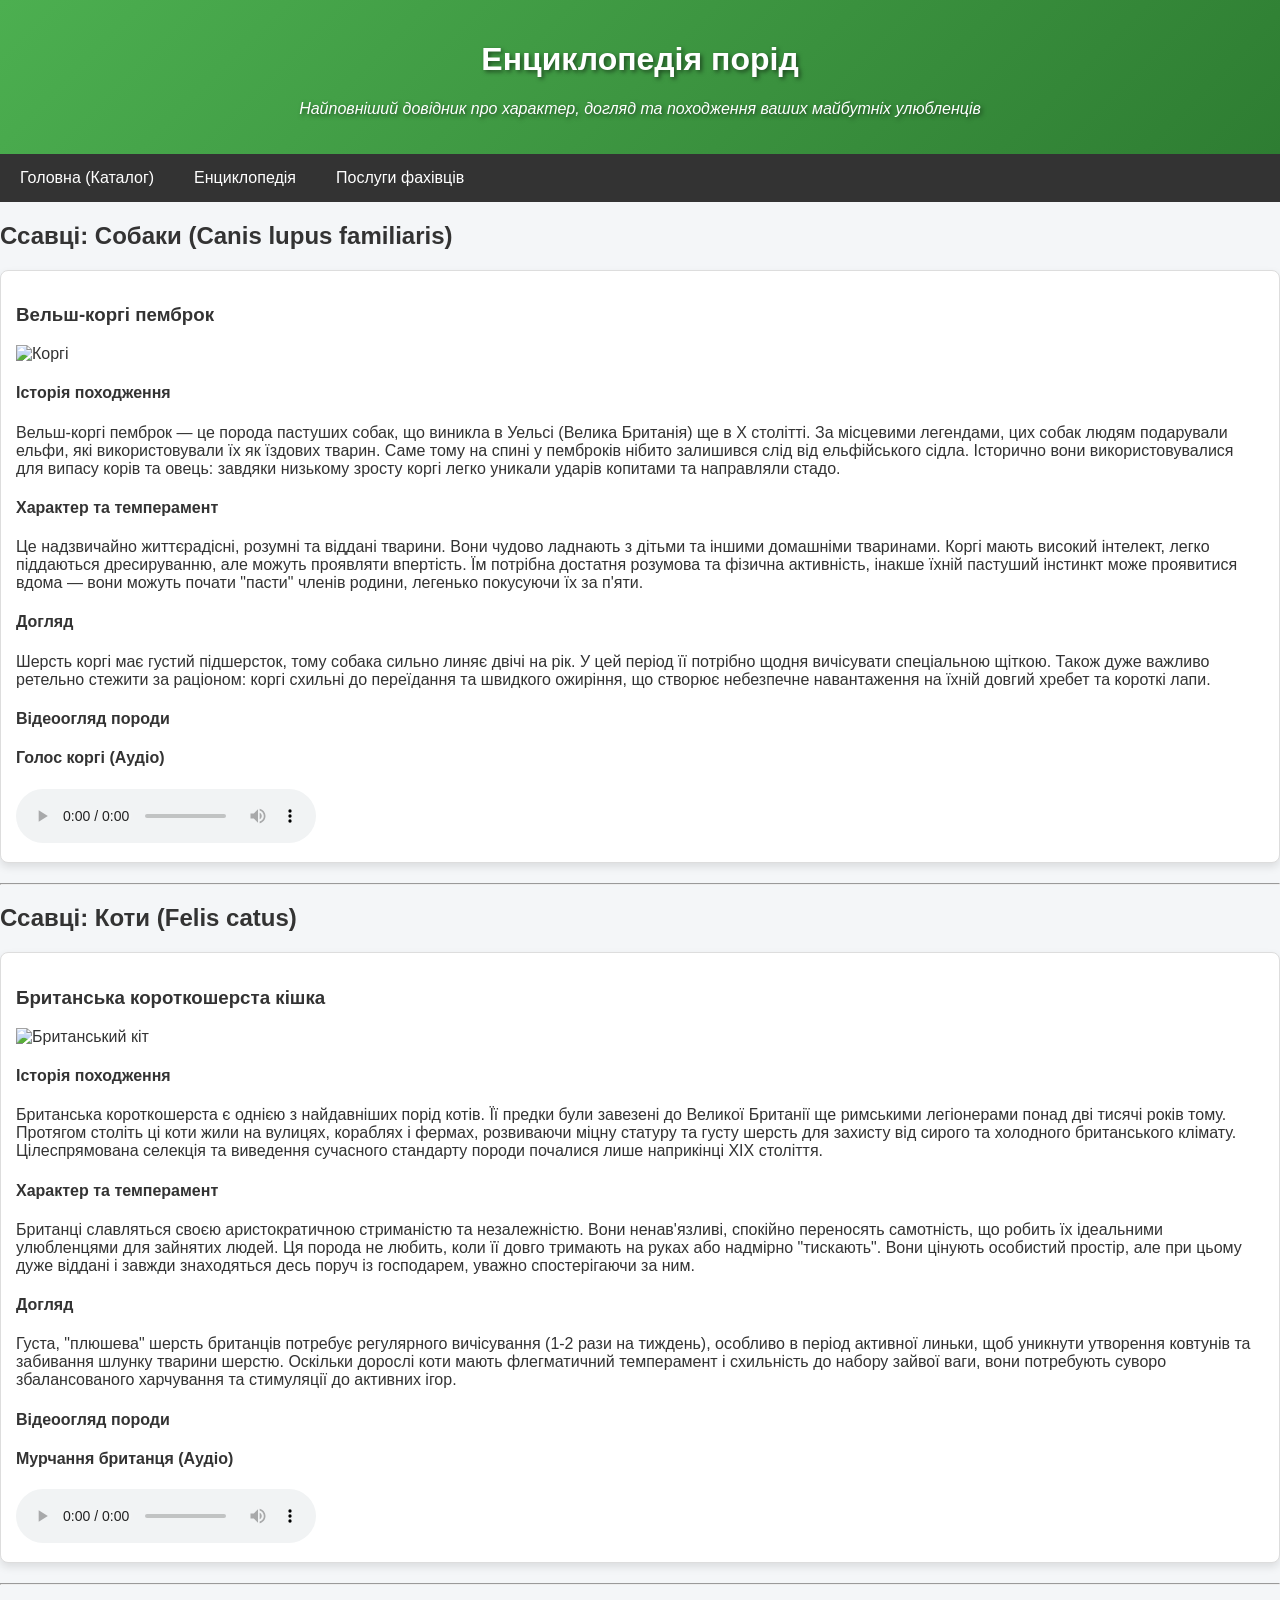
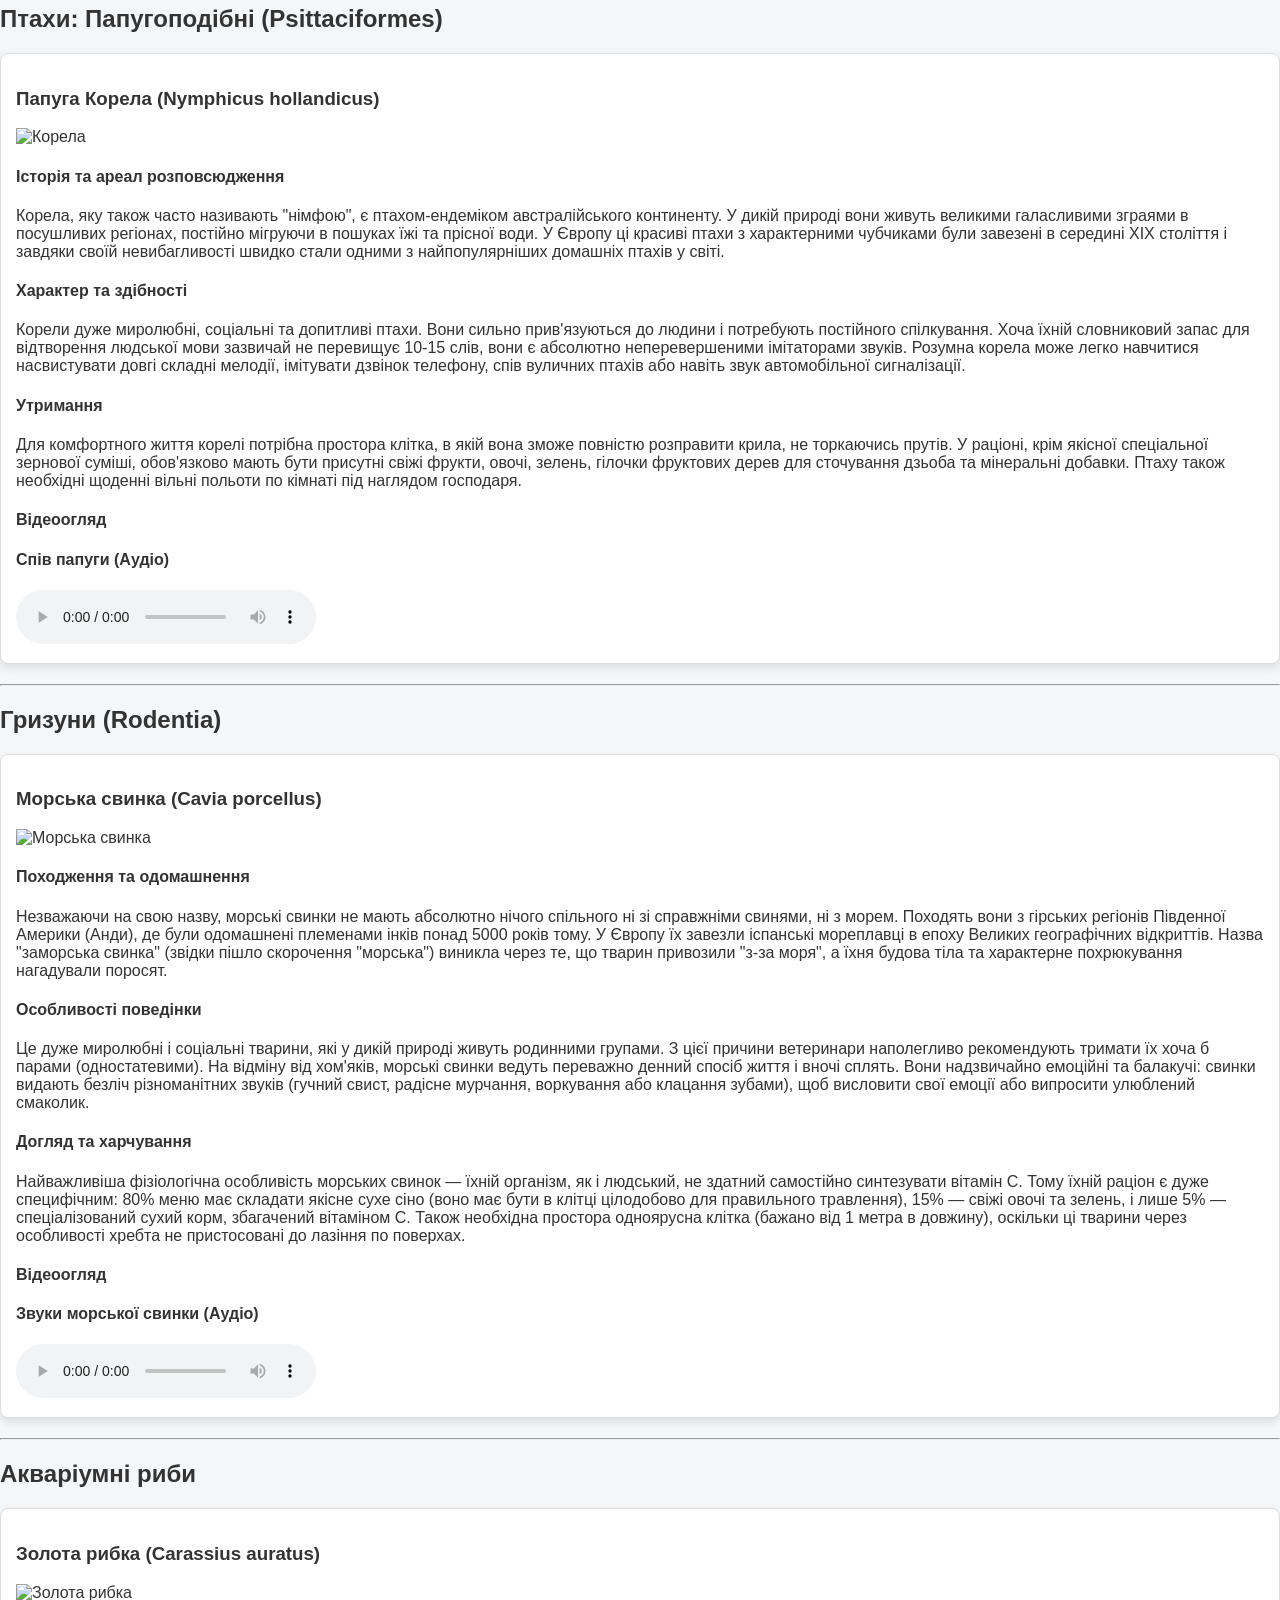
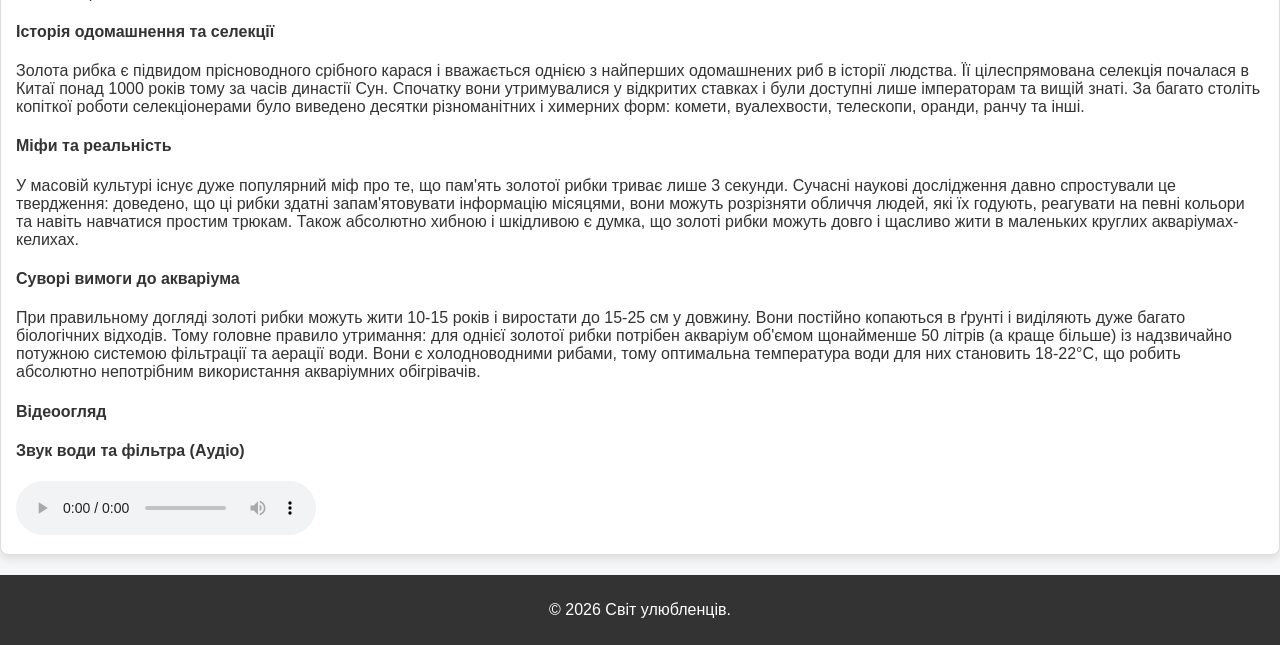
==== encyclopedia.html @ 74fa22ad "All laboratory work has been completed: structure, CSS, multimedia and form have been added" ====
<!DOCTYPE html>
<html lang="uk">
<head>
    <meta charset="utf-8">
    <meta name="description" content="Велика енциклопедія порід домашніх тварин: собаки, коти, птахи, гризуни та рибки">
    <meta name="author" content="Самбуріна Єва">
    <meta name="viewport" content="width=device-width, initial-scale=1.0">
    <title>Енциклопедія порід - Світ улюбленців</title>
    <link rel="stylesheet" href="style.css">
</head>
<body>
    <header>
        <h1>Енциклопедія порід</h1>
        <p><i>Найповніший довідник про характер, догляд та походження ваших майбутніх улюбленців</i></p>
    </header>

    <!-- БЛОК 2, Завдання 1: Навігація з горизонтальним випадаючим меню -->
    <nav>
        <ul class="main-menu">
            <li><a href="index.html">Головна (Каталог)</a>
                <ul class="sub-menu">
                    <li><a href="index.html#dogs">Собаки</a></li>
                    <li><a href="index.html#cats">Коти</a></li>
                </ul>
            </li>
            <li><a href="encyclopedia.html">Енциклопедія</a></li>
            <li><a href="services.html">Послуги фахівців</a></li>
        </ul>
    </nav>

    <main>
        <!-- КАТЕГОРІЯ 1: СОБАКИ -->
        <section>
            <h2>Ссавці: Собаки (Canis lupus familiaris)</h2>
            <article>
                <h3>Вельш-коргі пемброк</h3>
                <img src="https://images.unsplash.com/photo-1597633425046-08f5110420b5?w=400" alt="Коргі" width="400" class="breed-img">
                
                <h4>Історія походження</h4>
                <p>Вельш-коргі пемброк — це порода пастуших собак, що виникла в Уельсі (Велика Британія) ще в X столітті. За місцевими легендами, цих собак людям подарували ельфи, які використовували їх як їздових тварин. Саме тому на спині у пемброків нібито залишився слід від ельфійського сідла. Історично вони використовувалися для випасу корів та овець: завдяки низькому зросту коргі легко уникали ударів копитами та направляли стадо.</p>
                
                <h4>Характер та темперамент</h4>
                <p>Це надзвичайно життєрадісні, розумні та віддані тварини. Вони чудово ладнають з дітьми та іншими домашніми тваринами. Коргі мають високий інтелект, легко піддаються дресируванню, але можуть проявляти впертість. Їм потрібна достатня розумова та фізична активність, інакше їхній пастуший інстинкт може проявитися вдома — вони можуть почати "пасти" членів родини, легенько покусуючи їх за п'яти.</p>

                <h4>Догляд</h4>
                <p>Шерсть коргі має густий підшерсток, тому собака сильно линяє двічі на рік. У цей період її потрібно щодня вичісувати спеціальною щіткою. Також дуже важливо ретельно стежити за раціоном: коргі схильні до переїдання та швидкого ожиріння, що створює небезпечне навантаження на їхній довгий хребет та короткі лапи.</p>

                
                <h4>Відеоогляд породи</h4>
                 <object width="420" height="315" data="https://www.youtube.com/v/c4occJwwpKQ">
</object>

                <h4>Голос коргі (Аудіо)</h4>
                <audio controls>
                    <source src="https://upload.wikimedia.org/wikipedia/commons/b/be/Dog_barking.webm" type="audio/mpeg">
                </audio>
            </article>
        </section>
        <hr>

        <!-- КАТЕГОРІЯ 2: КОТИ -->
        <section>
            <h2>Ссавці: Коти (Felis catus)</h2>
            <article>
                <h3>Британська короткошерста кішка</h3>
                <img src="https://images.unsplash.com/photo-1574144611937-0df059b5ef3e?w=400" alt="Британський кіт" width="400" class="breed-img">
                
                <h4>Історія походження</h4>
                <p>Британська короткошерста є однією з найдавніших порід котів. Її предки були завезені до Великої Британії ще римськими легіонерами понад дві тисячі років тому. Протягом століть ці коти жили на вулицях, кораблях і фермах, розвиваючи міцну статуру та густу шерсть для захисту від сирого та холодного британського клімату. Цілеспрямована селекція та виведення сучасного стандарту породи почалися лише наприкінці XIX століття.</p>
                
                <h4>Характер та темперамент</h4>
                <p>Британці славляться своєю аристократичною стриманістю та незалежністю. Вони ненав'язливі, спокійно переносять самотність, що робить їх ідеальними улюбленцями для зайнятих людей. Ця порода не любить, коли її довго тримають на руках або надмірно "тискають". Вони цінують особистий простір, але при цьому дуже віддані і завжди знаходяться десь поруч із господарем, уважно спостерігаючи за ним.</p>

                <h4>Догляд</h4>
                <p>Густа, "плюшева" шерсть британців потребує регулярного вичісування (1-2 рази на тиждень), особливо в період активної линьки, щоб уникнути утворення ковтунів та забивання шлунку тварини шерстю. Оскільки дорослі коти мають флегматичний темперамент і схильність до набору зайвої ваги, вони потребують суворо збалансованого харчування та стимуляції до активних ігор.</p>

               
               </object>
              
               <h4>Відеоогляд породи</h4>
               <object width="420" height="315" data="https://www.youtube.com/v/m1oYO04EHzA">
               </object>


                <h4>Мурчання британця (Аудіо)</h4>
                <audio controls>
                    <source src="https://upload.wikimedia.org/wikipedia/commons/e/ed/Jupey_purring.wav" type="audio/mpeg">
                   
                </audio>
            </article>
        </section>
        <hr>

        <!-- КАТЕГОРІЯ 3: ПТАХИ -->
        <section>
            <h2>Птахи: Папугоподібні (Psittaciformes)</h2>
            <article>
                <h3>Папуга Корела (Nymphicus hollandicus)</h3>
                <img src="https://petsexotic.com.ua/assets/gallery/124/popugaj-korella-1__medium.jpg" height="250"alt="Корела" width="400" class="breed-img">
                
                <h4>Історія та ареал розповсюдження</h4>
                <p>Корела, яку також часто називають "німфою", є птахом-ендеміком австралійського континенту. У дикій природі вони живуть великими галасливими зграями в посушливих регіонах, постійно мігруючи в пошуках їжі та прісної води. У Європу ці красиві птахи з характерними чубчиками були завезені в середині XIX століття і завдяки своїй невибагливості швидко стали одними з найпопулярніших домашніх птахів у світі.</p>

                <h4>Характер та здібності</h4>
                <p>Корели дуже миролюбні, соціальні та допитливі птахи. Вони сильно прив'язуються до людини і потребують постійного спілкування. Хоча їхній словниковий запас для відтворення людської мови зазвичай не перевищує 10-15 слів, вони є абсолютно неперевершеними імітаторами звуків. Розумна корела може легко навчитися насвистувати довгі складні мелодії, імітувати дзвінок телефону, спів вуличних птахів або навіть звук автомобільної сигналізації.</p>

                <h4>Утримання</h4>
                <p>Для комфортного життя корелі потрібна простора клітка, в якій вона зможе повністю розправити крила, не торкаючись прутів. У раціоні, крім якісної спеціальної зернової суміші, обов'язково мають бути присутні свіжі фрукти, овочі, зелень, гілочки фруктових дерев для сточування дзьоба та мінеральні добавки. Птаху також необхідні щоденні вільні польоти по кімнаті під наглядом господаря.</p>

                <h4>Відеоогляд</h4>
<object width="420" height="315" data="https://www.youtube.com/v/fK3u0-tLZHY">
</object>

                <h4>Спів папуги (Аудіо)</h4>
                <audio controls>
                    <source src="https://upload.wikimedia.org/wikipedia/commons/8/8f/Loriculus_sclateri_-_Sula_Hanging_Parrot_XC176916.mp3" type="audio/mpeg">
                   
                </audio>
            </article>
        </section>
        <hr>

        <!-- КАТЕГОРІЯ 4: ГРИЗУНИ -->
        <section>
            <h2>Гризуни (Rodentia)</h2>
            <article>
                <h3>Морська свинка (Cavia porcellus)</h3>
                <img src="https://upload.wikimedia.org/wikipedia/commons/e/e6/Guinea_pig_Lucas.JPG" alt="Морська свинка" width="400" class="breed-img">
                
                <h4>Походження та одомашнення</h4>
                <p>Незважаючи на свою назву, морські свинки не мають абсолютно нічого спільного ні зі справжніми свинями, ні з морем. Походять вони з гірських регіонів Південної Америки (Анди), де були одомашнені племенами інків понад 5000 років тому. У Європу їх завезли іспанські мореплавці в епоху Великих географічних відкриттів. Назва "заморська свинка" (звідки пішло скорочення "морська") виникла через те, що тварин привозили "з-за моря", а їхня будова тіла та характерне похрюкування нагадували поросят.</p>

                <h4>Особливості поведінки</h4>
                <p>Це дуже миролюбні і соціальні тварини, які у дикій природі живуть родинними групами. З цієї причини ветеринари наполегливо рекомендують тримати їх хоча б парами (одностатевими). На відміну від хом'яків, морські свинки ведуть переважно денний спосіб життя і вночі сплять. Вони надзвичайно емоційні та балакучі: свинки видають безліч різноманітних звуків (гучний свист, радісне мурчання, воркування або клацання зубами), щоб висловити свої емоції або випросити улюблений смаколик.</p>

                <h4>Догляд та харчування</h4>
                <p>Найважливіша фізіологічна особливість морських свинок — їхній організм, як і людський, не здатний самостійно синтезувати вітамін С. Тому їхній раціон є дуже специфічним: 80% меню має складати якісне сухе сіно (воно має бути в клітці цілодобово для правильного травлення), 15% — свіжі овочі та зелень, і лише 5% — спеціалізований сухий корм, збагачений вітаміном С. Також необхідна простора одноярусна клітка (бажано від 1 метра в довжину), оскільки ці тварини через особливості хребта не пристосовані до лазіння по поверхах.</p>

               <h4>Відеоогляд</h4>
<object width="420" height="315" data="https://www.youtube.com/v/RAyc3r1ztac">
</object>

                <h4>Звуки морської свинки (Аудіо)</h4>
                <audio controls>
                    <source src="https://upload.wikimedia.org/wikipedia/commons/8/8f/Guinea_Pig_Happy.ogg" type="audio/mpeg">
                   
                </audio>
            </article>
        </section>
        <hr>

        <!-- КАТЕГОРІЯ 5: РИБКИ -->
        <section>
            <h2>Акваріумні риби</h2>
            <article>
                <h3>Золота рибка (Carassius auratus)</h3>
                <img src="https://labeo.com.ua/image/cache/catalog/products/foto-vualehvost-miks-krasnyj-krasno-belyj-carassius-auratus-3-3-5sm-kupit-250x250w.jpg" alt="Золота рибка" width="400" class="breed-img">
                
                <h4>Історія одомашнення та селекції</h4>
                <p>Золота рибка є підвидом прісноводного срібного карася і вважається однією з найперших одомашнених риб в історії людства. Її цілеспрямована селекція почалася в Китаї понад 1000 років тому за часів династії Сун. Спочатку вони утримувалися у відкритих ставках і були доступні лише імператорам та вищій знаті. За багато століть копіткої роботи селекціонерами було виведено десятки різноманітних і химерних форм: комети, вуалехвости, телескопи, оранди, ранчу та інші.</p>

                <h4>Міфи та реальність</h4>
                <p>У масовій культурі існує дуже популярний міф про те, що пам'ять золотої рибки триває лише 3 секунди. Сучасні наукові дослідження давно спростували це твердження: доведено, що ці рибки здатні запам'ятовувати інформацію місяцями, вони можуть розрізняти обличчя людей, які їх годують, реагувати на певні кольори та навіть навчатися простим трюкам. Також абсолютно хибною і шкідливою є думка, що золоті рибки можуть довго і щасливо жити в маленьких круглих акваріумах-келихах.</p>

                <h4>Суворі вимоги до акваріума</h4>
                <p>При правильному догляді золоті рибки можуть жити 10-15 років і виростати до 15-25 см у довжину. Вони постійно копаються в ґрунті і виділяють дуже багато біологічних відходів. Тому головне правило утримання: для однієї золотої рибки потрібен акваріум об'ємом щонайменше 50 літрів (а краще більше) із надзвичайно потужною системою фільтрації та аерації води. Вони є холодноводними рибами, тому оптимальна температура води для них становить 18-22°C, що робить абсолютно непотрібним використання акваріумних обігрівачів.</p>

               
                <h4>Відеоогляд</h4>
<object width="420" height="315" data="https://www.youtube.com/v/dddXtnHnvuk">
</object>


                <h4>Звук води та фільтра (Аудіо)</h4>
                <audio controls>
                    <source src="https://upload.wikimedia.org/wikipedia/commons/9/91/Filtro_externo_de_un_acuario.ogg" type="audio/mpeg">
                    
                </audio>
            </article>
        </section>
    </main>

    <footer>
        <p>&copy; 2026 Світ улюбленців.</p>
    </footer>
</body>
</html>
---- style.css ----
body {
    font-family: Arial, sans-serif; /* Шрифти */
    background-color: #f4f6f8;      /* Колір фону (спрацює, якщо картинка не завантажиться) */
    
    /* ДОДАНО: Фонова картинка (Блок 1, Завдання 2) */
    background-image: url('https://www.transparenttextures.com/patterns/cubes.png'); 
    
    color: #333;                    /* Колір тексту */
    margin: 0;
    padding: 0;
}

/* 
   БЛОК 3, ЗАВДАННЯ 1: Градієнт, тінь тексту та прозорість (rgba)
    */
header {
    /* Лінійний градієнт для фону шапки */
    background: linear-gradient(135deg, #4CAF50 0%, #2E7D32 100%);
    color: white;
    text-align: center; /* Вирівнювання (Блок 1) */
    padding: 20px;
    /* Тінь тексту з прозорістю 50% (0.5) */
    text-shadow: 2px 2px 4px rgba(0, 0, 0, 0.5); 
}

/* 
   БЛОК 1, ЗАВДАННЯ 5: Списки (list-style)
    */
nav {
    background-color: #333;
}
.main-menu, .sub-menu {
    list-style: none; /* Прибираємо стандартні маркери списків */
    padding: 0;
    margin: 0;
}
.main-menu {
    display: flex; 
}
.main-menu > li {
    position: relative;
}
.main-menu a {
    display: block;
    padding: 15px 20px;
    color:white;
    text-decoration: none;
}
.main-menu a:hover {
    background-color: #555;
}
.sub-menu {
    display: none;
    position: absolute;
    top: 100%;
    left: 0;
    background-color: #444;
    min-width: 150px;
    /* БЛОК 3, ЗАВДАННЯ 1: Тінь блоку для випадаючого меню */
    box-shadow: 0px 8px 16px rgba(0, 0, 0, 0.2);
}
.main-menu > li:hover .sub-menu {
    display: block;
}

/* 
   БЛОК 1, ЗАВДАННЯ 5: Кордони, рамки та селектори тегів
   */
article {
    background-color: white;
    padding: 15px;
    margin-bottom: 20px;
    border: 1px solid #ddd; /* Кордони (рамки) блоку */
    border-radius: 8px;     /* Закруглення кутів */
    /* БЛОК 3, ЗАВДАННЯ 1: Тінь блоку з напівпрозорим чорним кольором */
    box-shadow: 0 4px 8px rgba(0, 0, 0, 0.1);
}

/* БЛОК 3, ЗАВДАННЯ 1: Прозорість (opacity) до зображень */
.breed-img {
    transition: opacity 0.3s ease;
}
.breed-img:hover {
    opacity: 0.8; /* Зображення стає трохи прозорим при наведенні */
}

/* 
   БЛОК 1, ЗАВДАННЯ 5: Класи та ID-селектори
   ========================================================================== */
/* Клас-селектор для стилізації складної форми */
.styled-form {
    background-color: #f9f9f9;
    padding: 20px;
    border-radius: 8px;
    max-width: 500px;
    border: 1px solid #ccc;
    box-shadow: 0 4px 8px rgba(0,0,0,0.1);
}
.styled-form input {
    width: 100%;
    padding: 8px;
    margin-top: 5px;
    box-sizing: border-box;
}

/* БЛОК 1, ЗАВДАННЯ 5: Курсори */
.styled-form button {
    background-color: #4CAF50;
    color: white;
    padding: 10px 15px;
    border: none;
    border-radius: 4px;
    cursor: pointer; /* Зміна курсору на «руку» при наведенні на кнопку */
    margin-top: 15px;
}
.styled-form button:hover {
    background-color: #45a049;
}

/* ID-селектори для секцій на сторінці послуг */
#vet, #kino, #form {
    margin-top: 20px;
}

footer {
    text-align: center;
    background-color: #333;
    color: white;
    padding: 10px;
    margin-top: 20px;
}
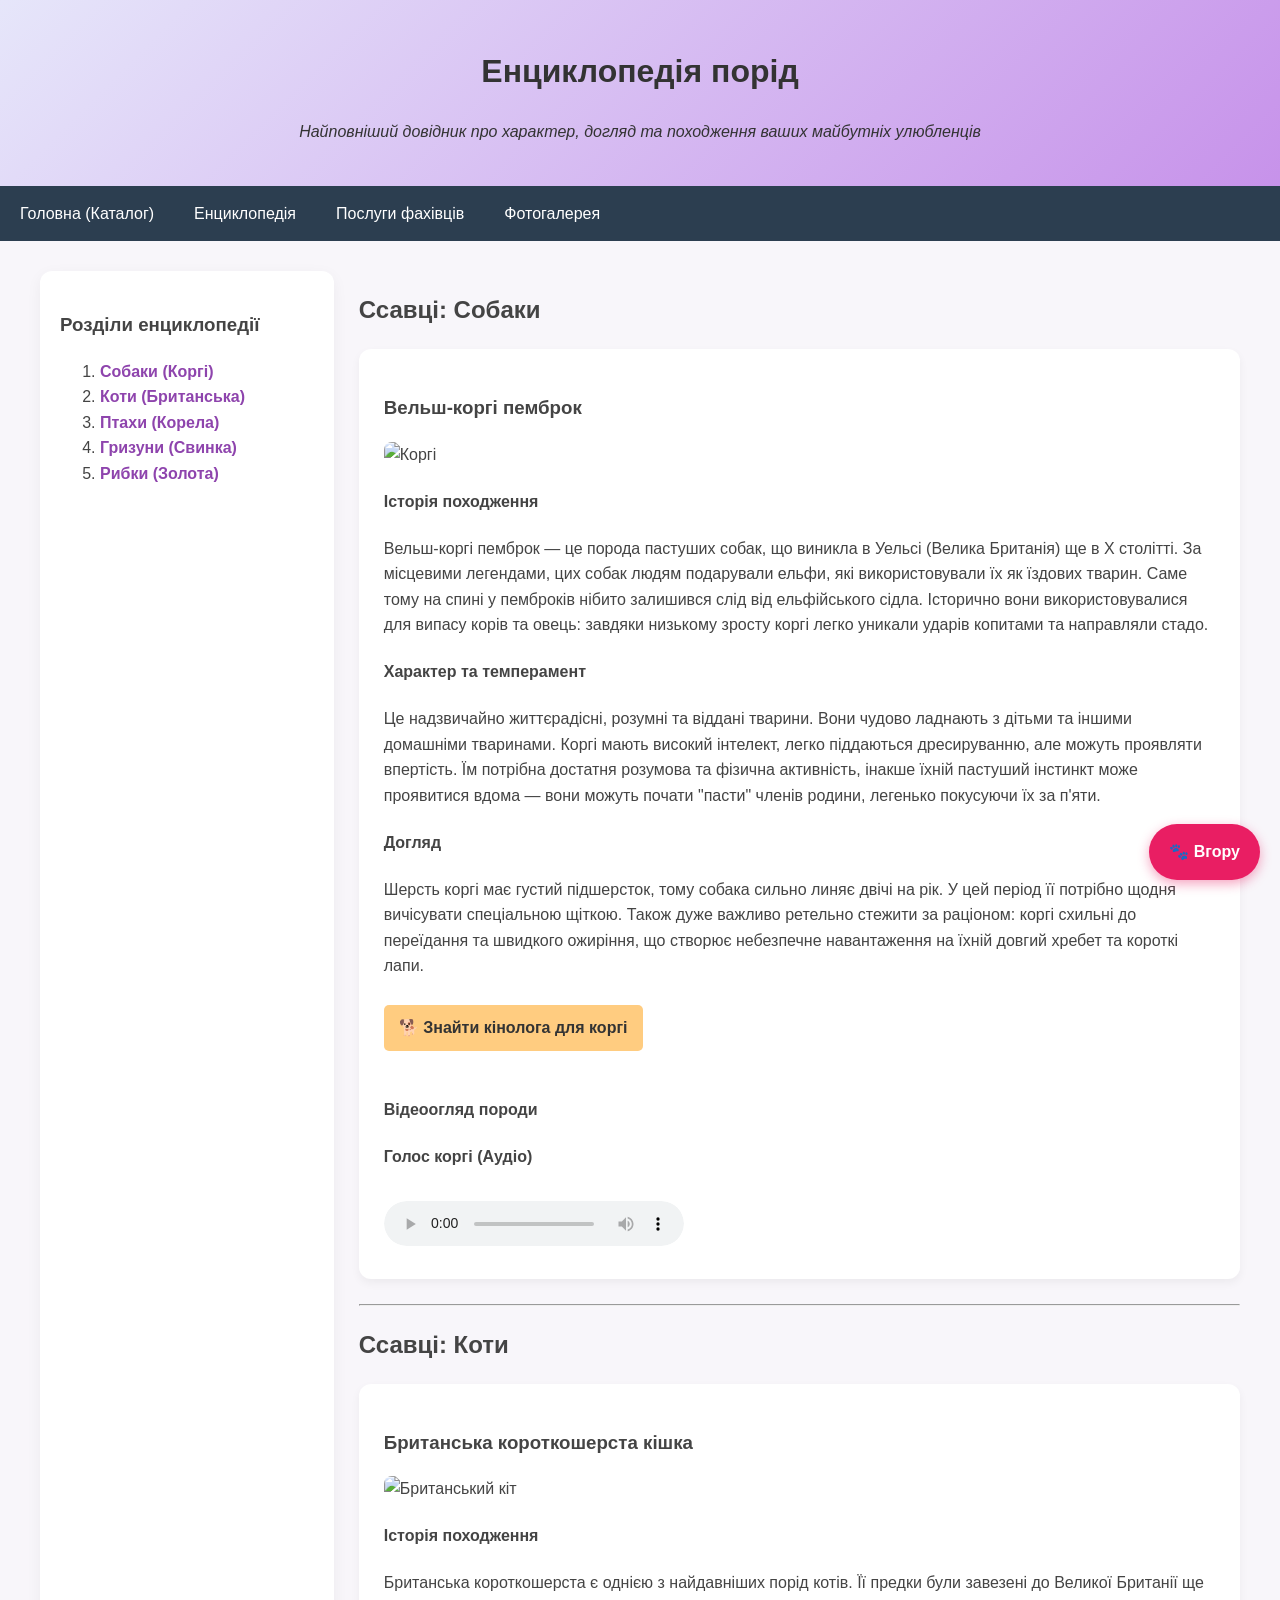
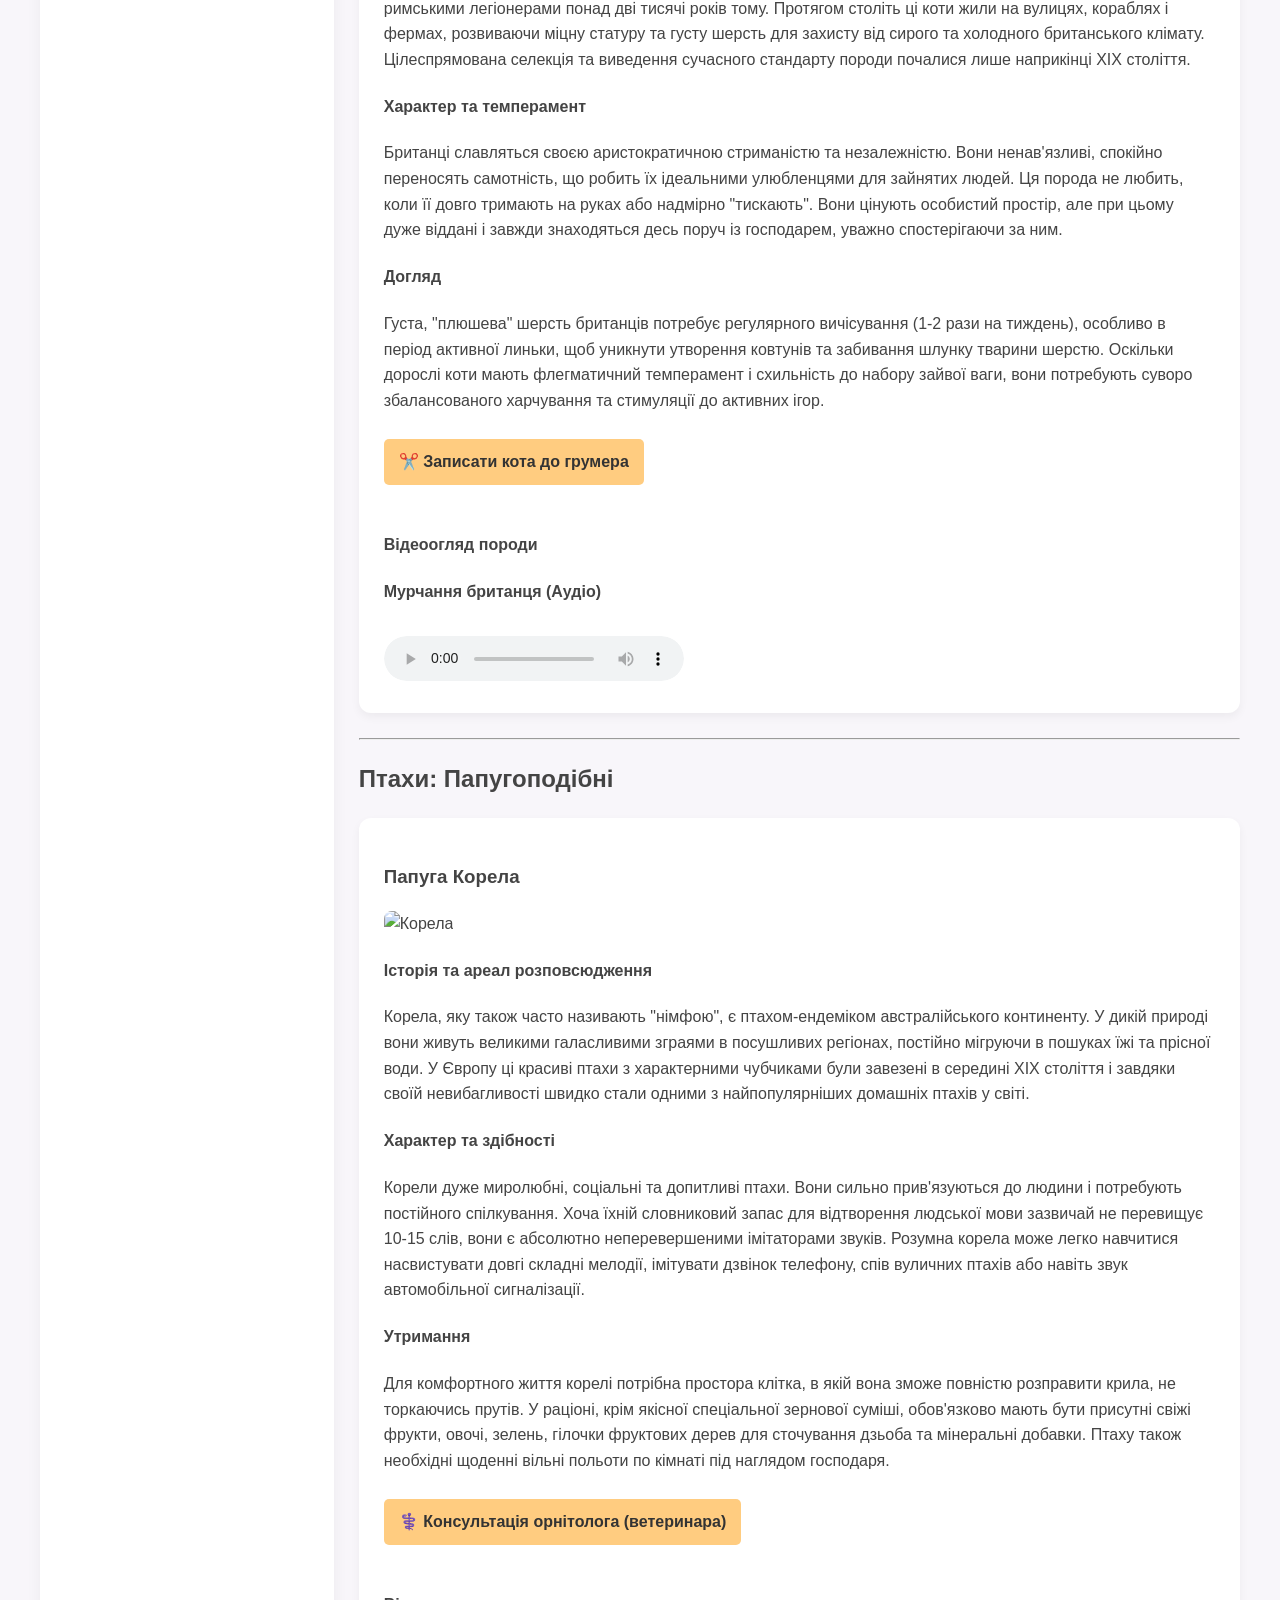
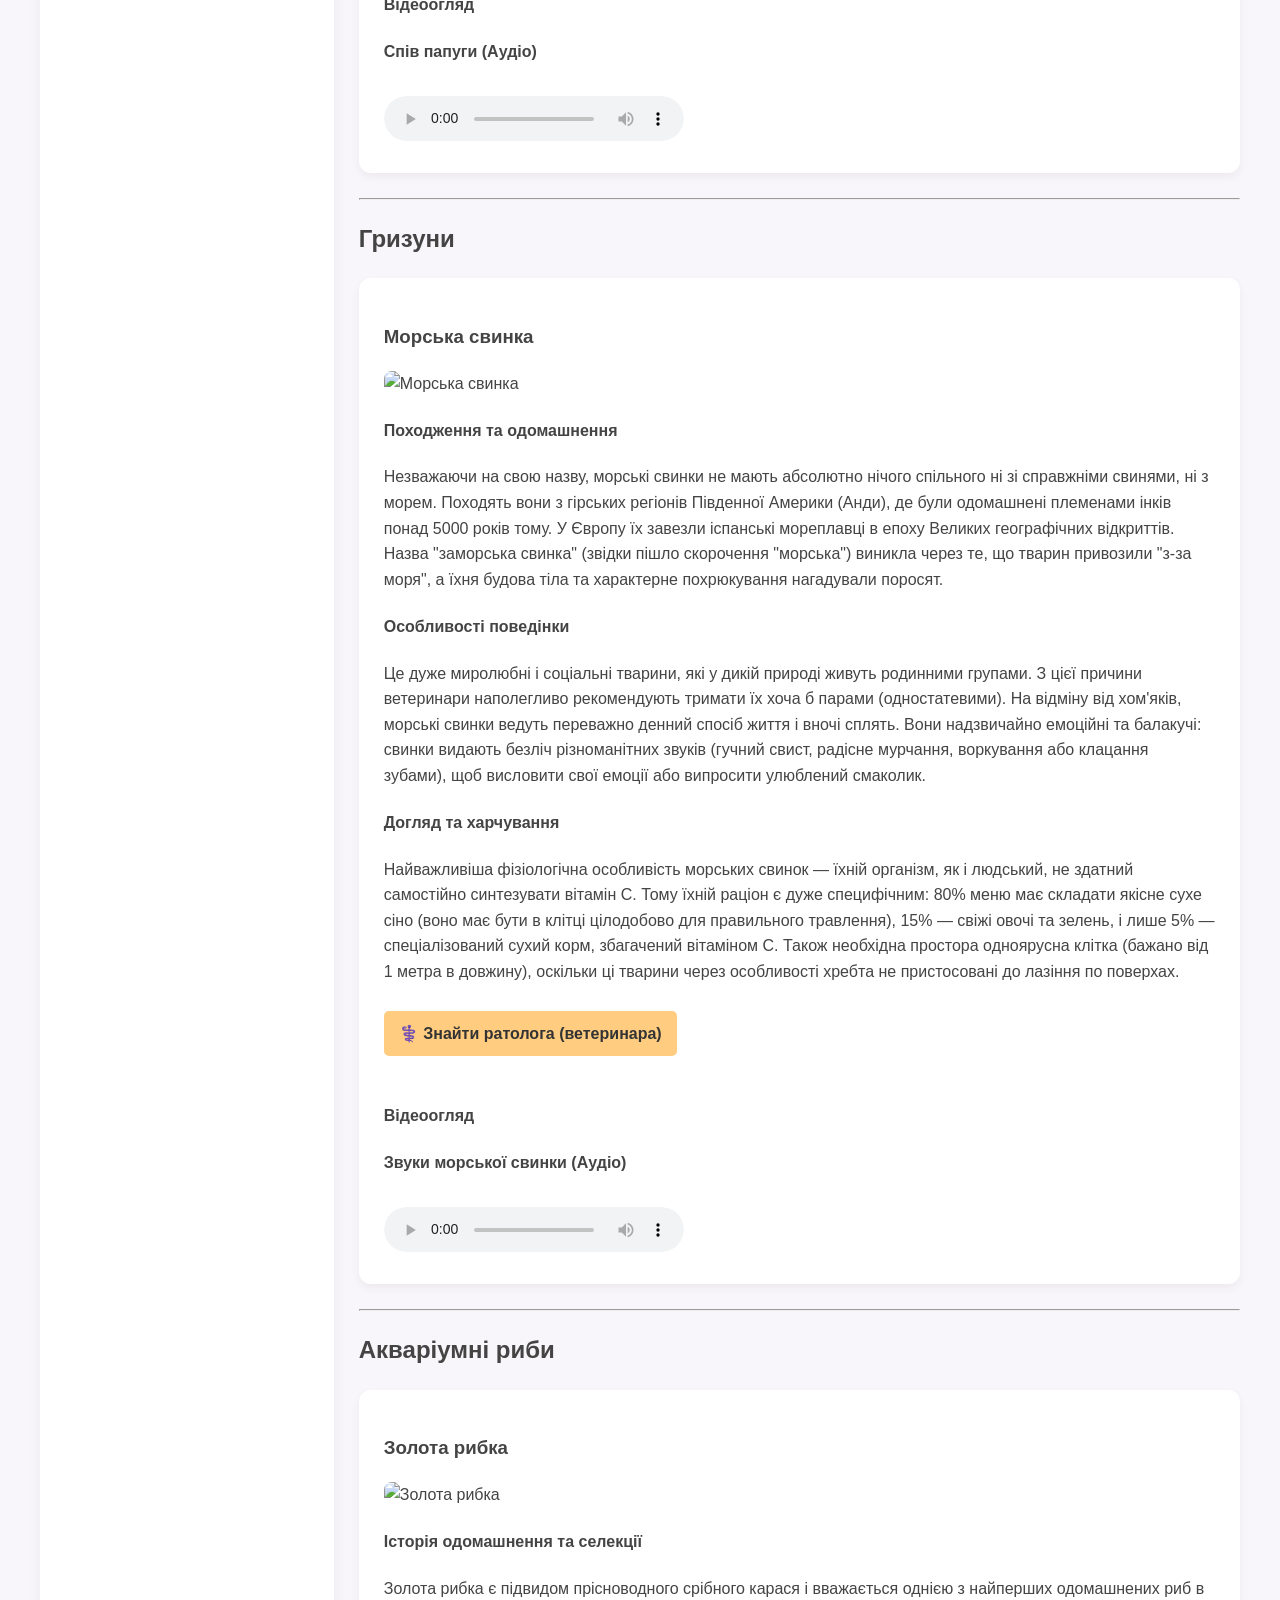
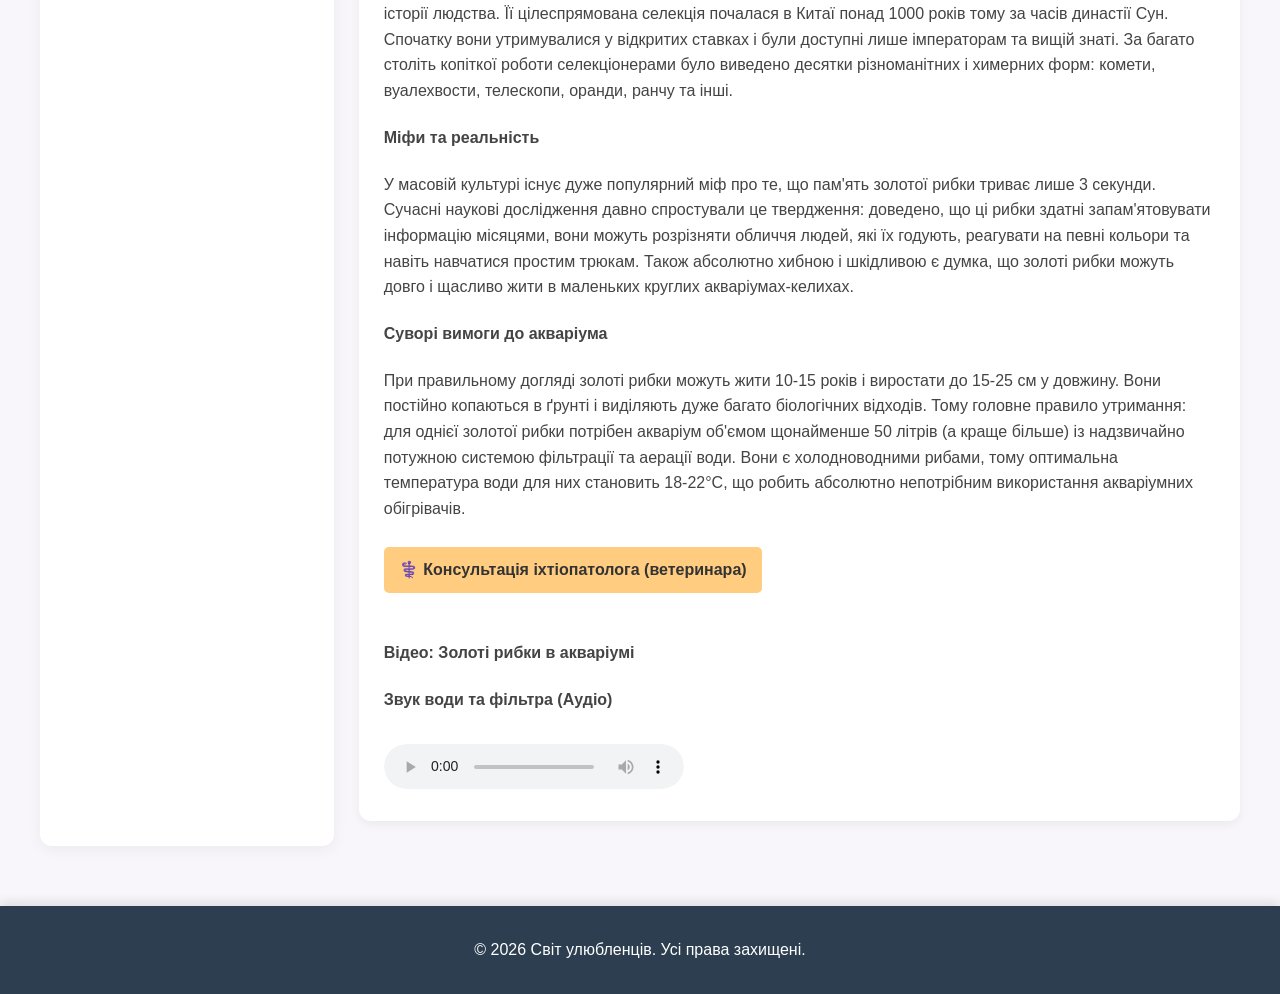
==== commit e5a50150: "feat(lab2): add CSS Grid layout, media queries, and responsive menu" ====
--- a/encyclopedia.html
+++ b/encyclopedia.html
@@ -4,17 +4,17 @@
     <meta charset="utf-8">
     <meta name="description" content="Велика енциклопедія порід домашніх тварин: собаки, коти, птахи, гризуни та рибки">
     <meta name="author" content="Самбуріна Єва">
+    <!-- Саме цей рядок дозволяє медіа-запитам працювати на смартфонах -->
     <meta name="viewport" content="width=device-width, initial-scale=1.0">
     <title>Енциклопедія порід - Світ улюбленців</title>
     <link rel="stylesheet" href="style.css">
 </head>
-<body>
-    <header>
-        <h1>Енциклопедія порід</h1>
-        <p><i>Найповніший довідник про характер, догляд та походження ваших майбутніх улюбленців</i></p>
+<body class="page">
+    <header class="header">
+        <h1 class="header__title">Енциклопедія порід</h1>
+        <p class="header__subtitle"><i>Найповніший довідник про характер, догляд та походження ваших майбутніх улюбленців</i></p>
     </header>
 
-    <!-- БЛОК 2, Завдання 1: Навігація з горизонтальним випадаючим меню -->
     <nav>
         <ul class="main-menu">
             <li><a href="index.html">Головна (Каталог)</a>
@@ -25,163 +25,159 @@
             </li>
             <li><a href="encyclopedia.html">Енциклопедія</a></li>
             <li><a href="services.html">Послуги фахівців</a></li>
+            <li><a href="gallery.html">Фотогалерея</a></li>
         </ul>
     </nav>
 
-    <main>
-        <!-- КАТЕГОРІЯ 1: СОБАКИ -->
-        <section>
-            <h2>Ссавці: Собаки (Canis lupus familiaris)</h2>
-            <article>
-                <h3>Вельш-коргі пемброк</h3>
-                <img src="https://images.unsplash.com/photo-1597633425046-08f5110420b5?w=400" alt="Коргі" width="400" class="breed-img">
+    <main class="main-content">
+        <aside class="sidebar">
+            <h3 class="sidebar__title">Розділи енциклопедії</h3>
+            <ol class="sidebar__list">
+                <li><a href="#corgi-info">Собаки (Коргі)</a></li>
+                <li><a href="#british-info">Коти (Британська)</a></li>
+                <li><a href="#corella-info">Птахи (Корела)</a></li>
+                <li><a href="#guinea-pig-info">Гризуни (Свинка)</a></li>
+                <li><a href="#goldfish-info">Рибки (Золота)</a></li>
+            </ol>
+        </aside>
+
+        <section class="encyclopedia">
+            <h2 class="encyclopedia__title">Ссавці: Собаки </h2>
+            
+            <article class="card" id="corgi-info">
+                <h3 class="card__title">Вельш-коргі пемброк</h3>
+                <img src="https://images.unsplash.com/photo-1597633425046-08f5110420b5?w=400" alt="Коргі" width="400" class="card__image">
                 
-                <h4>Історія походження</h4>
-                <p>Вельш-коргі пемброк — це порода пастуших собак, що виникла в Уельсі (Велика Британія) ще в X столітті. За місцевими легендами, цих собак людям подарували ельфи, які використовували їх як їздових тварин. Саме тому на спині у пемброків нібито залишився слід від ельфійського сідла. Історично вони використовувалися для випасу корів та овець: завдяки низькому зросту коргі легко уникали ударів копитами та направляли стадо.</p>
-                
-                <h4>Характер та темперамент</h4>
-                <p>Це надзвичайно життєрадісні, розумні та віддані тварини. Вони чудово ладнають з дітьми та іншими домашніми тваринами. Коргі мають високий інтелект, легко піддаються дресируванню, але можуть проявляти впертість. Їм потрібна достатня розумова та фізична активність, інакше їхній пастуший інстинкт може проявитися вдома — вони можуть почати "пасти" членів родини, легенько покусуючи їх за п'яти.</p>
+                <h4 class="card__subtitle">Історія походження</h4>
+                <p class="card__text">Вельш-коргі пемброк — це порода пастуших собак, що виникла в Уельсі (Велика Британія) ще в X столітті. За місцевими легендами, цих собак людям подарували ельфи, які використовували їх як їздових тварин. Саме тому на спині у пемброків нібито залишився слід від ельфійського сідла. Історично вони використовувалися для випасу корів та овець: завдяки низькому зросту коргі легко уникали ударів копитами та направляли стадо.</p>
 
-                <h4>Догляд</h4>
-                <p>Шерсть коргі має густий підшерсток, тому собака сильно линяє двічі на рік. У цей період її потрібно щодня вичісувати спеціальною щіткою. Також дуже важливо ретельно стежити за раціоном: коргі схильні до переїдання та швидкого ожиріння, що створює небезпечне навантаження на їхній довгий хребет та короткі лапи.</p>
+                <h4 class="card__subtitle">Характер та темперамент</h4>
+                <p class="card__text">Це надзвичайно життєрадісні, розумні та віддані тварини. Вони чудово ладнають з дітьми та іншими домашніми тваринами. Коргі мають високий інтелект, легко піддаються дресируванню, але можуть проявляти впертість. Їм потрібна достатня розумова та фізична активність, інакше їхній пастуший інстинкт може проявитися вдома — вони можуть почати "пасти" членів родини, легенько покусуючи їх за п'яти.</p>
 
-                
-                <h4>Відеоогляд породи</h4>
-                 <object width="420" height="315" data="https://www.youtube.com/v/c4occJwwpKQ">
-</object>
+                <h4 class="card__subtitle">Догляд</h4>
+                <p class="card__text">Шерсть коргі має густий підшерсток, тому собака сильно линяє двічі на рік. У цей період її потрібно щодня вичісувати спеціальною щіткою. Також дуже важливо ретельно стежити за раціоном: коргі схильні до переїдання та швидкого ожиріння, що створює небезпечне навантаження на їхній довгий хребет та короткі лапи.</p>
 
-                <h4>Голос коргі (Аудіо)</h4>
+                <a href="services.html#kino" style="display:inline-block; padding:10px 15px; background-color:#FFCC80; color:#333; text-decoration:none; border-radius:5px; margin-top:10px; font-weight:bold;">🐕 Знайти кінолога для коргі</a><br><br>
+
+                <h4 class="card__subtitle">Відеоогляд породи</h4>
+                <object width="420" height="315" data="https://www.youtube.com/v/c4occJwwpKQ"></object>
+
+                <h4 class="card__subtitle">Голос коргі (Аудіо)</h4>
                 <audio controls>
                     <source src="https://upload.wikimedia.org/wikipedia/commons/b/be/Dog_barking.webm" type="audio/mpeg">
                 </audio>
             </article>
-        </section>
-        <hr>
+            <hr>
 
-        <!-- КАТЕГОРІЯ 2: КОТИ -->
-        <section>
-            <h2>Ссавці: Коти (Felis catus)</h2>
-            <article>
-                <h3>Британська короткошерста кішка</h3>
-                <img src="https://images.unsplash.com/photo-1574144611937-0df059b5ef3e?w=400" alt="Британський кіт" width="400" class="breed-img">
-                
-                <h4>Історія походження</h4>
-                <p>Британська короткошерста є однією з найдавніших порід котів. Її предки були завезені до Великої Британії ще римськими легіонерами понад дві тисячі років тому. Протягом століть ці коти жили на вулицях, кораблях і фермах, розвиваючи міцну статуру та густу шерсть для захисту від сирого та холодного британського клімату. Цілеспрямована селекція та виведення сучасного стандарту породи почалися лише наприкінці XIX століття.</p>
-                
-                <h4>Характер та темперамент</h4>
-                <p>Британці славляться своєю аристократичною стриманістю та незалежністю. Вони ненав'язливі, спокійно переносять самотність, що робить їх ідеальними улюбленцями для зайнятих людей. Ця порода не любить, коли її довго тримають на руках або надмірно "тискають". Вони цінують особистий простір, але при цьому дуже віддані і завжди знаходяться десь поруч із господарем, уважно спостерігаючи за ним.</p>
+            <h2 class="encyclopedia__title">Ссавці: Коти</h2>
+            <article class="card" id="british-info">
+                <h3 class="card__title">Британська короткошерста кішка</h3>
+                <img src="https://murlo.org/uk/wp-content/uploads/2014/12/%D0%91%D1%80%D0%B8%D1%82%D0%B0%D0%BD%D1%81%D1%8C%D0%BA%D0%B5-%D0%B3%D0%BE%D0%BB%D1%83%D0%B1%D0%B5-%D0%BA%D0%BE%D1%88%D0%B5%D0%BD%D1%8F-%D1%84%D0%BE%D1%82%D0%BE.jpg"height="250" alt="Британський кіт"  class="card__image">
 
-                <h4>Догляд</h4>
-                <p>Густа, "плюшева" шерсть британців потребує регулярного вичісування (1-2 рази на тиждень), особливо в період активної линьки, щоб уникнути утворення ковтунів та забивання шлунку тварини шерстю. Оскільки дорослі коти мають флегматичний темперамент і схильність до набору зайвої ваги, вони потребують суворо збалансованого харчування та стимуляції до активних ігор.</p>
+                <h4 class="card__subtitle">Історія походження</h4>
+                <p class="card__text">Британська короткошерста є однією з найдавніших порід котів. Її предки були завезені до Великої Британії ще римськими легіонерами понад дві тисячі років тому. Протягом століть ці коти жили на вулицях, кораблях і фермах, розвиваючи міцну статуру та густу шерсть для захисту від сирого та холодного британського клімату. Цілеспрямована селекція та виведення сучасного стандарту породи почалися лише наприкінці XIX століття.</p>
 
-               
-               </object>
-              
-               <h4>Відеоогляд породи</h4>
-               <object width="420" height="315" data="https://www.youtube.com/v/m1oYO04EHzA">
-               </object>
+                <h4 class="card__subtitle">Характер та темперамент</h4>
+                <p class="card__text">Британці славляться своєю аристократичною стриманістю та незалежністю. Вони ненав'язливі, спокійно переносять самотність, що робить їх ідеальними улюбленцями для зайнятих людей. Ця порода не любить, коли її довго тримають на руках або надмірно "тискають". Вони цінують особистий простір, але при цьому дуже віддані і завжди знаходяться десь поруч із господарем, уважно спостерігаючи за ним.</p>
 
+                <h4 class="card__subtitle">Догляд</h4>
+                <p class="card__text">Густа, "плюшева" шерсть британців потребує регулярного вичісування (1-2 рази на тиждень), особливо в період активної линьки, щоб уникнути утворення ковтунів та забивання шлунку тварини шерстю. Оскільки дорослі коти мають флегматичний темперамент і схильність до набору зайвої ваги, вони потребують суворо збалансованого харчування та стимуляції до активних ігор.</p>
 
-                <h4>Мурчання британця (Аудіо)</h4>
+                <a href="services.html#groomer" style="display:inline-block; padding:10px 15px; background-color:#FFCC80; color:#333; text-decoration:none; border-radius:5px; margin-top:10px; font-weight:bold;">✂️ Записати кота до грумера</a><br><br>
+
+                <h4 class="card__subtitle">Відеоогляд породи</h4>
+                <object width="420" height="315" data="https://www.youtube.com/v/m1oYO04EHzA"></object>
+
+                <h4 class="card__subtitle">Мурчання британця (Аудіо)</h4>
                 <audio controls>
                     <source src="https://upload.wikimedia.org/wikipedia/commons/e/ed/Jupey_purring.wav" type="audio/mpeg">
-                   
                 </audio>
             </article>
-        </section>
-        <hr>
+            <hr>
 
-        <!-- КАТЕГОРІЯ 3: ПТАХИ -->
-        <section>
-            <h2>Птахи: Папугоподібні (Psittaciformes)</h2>
-            <article>
-                <h3>Папуга Корела (Nymphicus hollandicus)</h3>
-                <img src="https://petsexotic.com.ua/assets/gallery/124/popugaj-korella-1__medium.jpg" height="250"alt="Корела" width="400" class="breed-img">
-                
-                <h4>Історія та ареал розповсюдження</h4>
-                <p>Корела, яку також часто називають "німфою", є птахом-ендеміком австралійського континенту. У дикій природі вони живуть великими галасливими зграями в посушливих регіонах, постійно мігруючи в пошуках їжі та прісної води. У Європу ці красиві птахи з характерними чубчиками були завезені в середині XIX століття і завдяки своїй невибагливості швидко стали одними з найпопулярніших домашніх птахів у світі.</p>
+            <h2 class="encyclopedia__title">Птахи: Папугоподібні </h2>
+            <article class="card" id="corella-info">
+                <h3 class="card__title">Папуга Корела </h3>
+                <img src="https://trtmo.te.ua/wp-content/uploads/2025/11/papuga-korela.jpg?" alt="Корела" width="400" class="card__image">
 
-                <h4>Характер та здібності</h4>
-                <p>Корели дуже миролюбні, соціальні та допитливі птахи. Вони сильно прив'язуються до людини і потребують постійного спілкування. Хоча їхній словниковий запас для відтворення людської мови зазвичай не перевищує 10-15 слів, вони є абсолютно неперевершеними імітаторами звуків. Розумна корела може легко навчитися насвистувати довгі складні мелодії, імітувати дзвінок телефону, спів вуличних птахів або навіть звук автомобільної сигналізації.</p>
+                <h4 class="card__subtitle">Історія та ареал розповсюдження</h4>
+                <p class="card__text">Корела, яку також часто називають "німфою", є птахом-ендеміком австралійського континенту. У дикій природі вони живуть великими галасливими зграями в посушливих регіонах, постійно мігруючи в пошуках їжі та прісної води. У Європу ці красиві птахи з характерними чубчиками були завезені в середині XIX століття і завдяки своїй невибагливості швидко стали одними з найпопулярніших домашніх птахів у світі.</p>
 
-                <h4>Утримання</h4>
-                <p>Для комфортного життя корелі потрібна простора клітка, в якій вона зможе повністю розправити крила, не торкаючись прутів. У раціоні, крім якісної спеціальної зернової суміші, обов'язково мають бути присутні свіжі фрукти, овочі, зелень, гілочки фруктових дерев для сточування дзьоба та мінеральні добавки. Птаху також необхідні щоденні вільні польоти по кімнаті під наглядом господаря.</p>
+                <h4 class="card__subtitle">Характер та здібності</h4>
+                <p class="card__text">Корели дуже миролюбні, соціальні та допитливі птахи. Вони сильно прив'язуються до людини і потребують постійного спілкування. Хоча їхній словниковий запас для відтворення людської мови зазвичай не перевищує 10-15 слів, вони є абсолютно неперевершеними імітаторами звуків. Розумна корела може легко навчитися насвистувати довгі складні мелодії, імітувати дзвінок телефону, спів вуличних птахів або навіть звук автомобільної сигналізації.</p>
 
-                <h4>Відеоогляд</h4>
-<object width="420" height="315" data="https://www.youtube.com/v/fK3u0-tLZHY">
-</object>
+                <h4 class="card__subtitle">Утримання</h4>
+                <p class="card__text">Для комфортного життя корелі потрібна простора клітка, в якій вона зможе повністю розправити крила, не торкаючись прутів. У раціоні, крім якісної спеціальної зернової суміші, обов'язково мають бути присутні свіжі фрукти, овочі, зелень, гілочки фруктових дерев для сточування дзьоба та мінеральні добавки. Птаху також необхідні щоденні вільні польоти по кімнаті під наглядом господаря.</p>
 
-                <h4>Спів папуги (Аудіо)</h4>
+                <a href="services.html#vet" style="display:inline-block; padding:10px 15px; background-color:#FFCC80; color:#333; text-decoration:none; border-radius:5px; margin-top:10px; font-weight:bold;">⚕️ Консультація орнітолога (ветеринара)</a><br><br>
+
+                <h4 class="card__subtitle">Відеоогляд</h4>
+                <object width="420" height="315" data="https://www.youtube.com/v/fK3u0-tLZHY"></object>
+
+                <h4 class="card__subtitle">Спів папуги (Аудіо)</h4>
                 <audio controls>
                     <source src="https://upload.wikimedia.org/wikipedia/commons/8/8f/Loriculus_sclateri_-_Sula_Hanging_Parrot_XC176916.mp3" type="audio/mpeg">
-                   
                 </audio>
             </article>
-        </section>
-        <hr>
+            <hr>
 
-        <!-- КАТЕГОРІЯ 4: ГРИЗУНИ -->
-        <section>
-            <h2>Гризуни (Rodentia)</h2>
-            <article>
-                <h3>Морська свинка (Cavia porcellus)</h3>
-                <img src="https://upload.wikimedia.org/wikipedia/commons/e/e6/Guinea_pig_Lucas.JPG" alt="Морська свинка" width="400" class="breed-img">
-                
-                <h4>Походження та одомашнення</h4>
-                <p>Незважаючи на свою назву, морські свинки не мають абсолютно нічого спільного ні зі справжніми свинями, ні з морем. Походять вони з гірських регіонів Південної Америки (Анди), де були одомашнені племенами інків понад 5000 років тому. У Європу їх завезли іспанські мореплавці в епоху Великих географічних відкриттів. Назва "заморська свинка" (звідки пішло скорочення "морська") виникла через те, що тварин привозили "з-за моря", а їхня будова тіла та характерне похрюкування нагадували поросят.</p>
+            <h2 class="encyclopedia__title">Гризуни </h2>
+            <article class="card" id="guinea-pig-info">
+                <h3 class="card__title">Морська свинка </h3>
+                <img src="https://upload.wikimedia.org/wikipedia/commons/e/e6/Guinea_pig_Lucas.JPG" alt="Морська свинка" width="400" class="card__image">
 
-                <h4>Особливості поведінки</h4>
-                <p>Це дуже миролюбні і соціальні тварини, які у дикій природі живуть родинними групами. З цієї причини ветеринари наполегливо рекомендують тримати їх хоча б парами (одностатевими). На відміну від хом'яків, морські свинки ведуть переважно денний спосіб життя і вночі сплять. Вони надзвичайно емоційні та балакучі: свинки видають безліч різноманітних звуків (гучний свист, радісне мурчання, воркування або клацання зубами), щоб висловити свої емоції або випросити улюблений смаколик.</p>
+                <h4 class="card__subtitle">Походження та одомашнення</h4>
+                <p class="card__text">Незважаючи на свою назву, морські свинки не мають абсолютно нічого спільного ні зі справжніми свинями, ні з морем. Походять вони з гірських регіонів Південної Америки (Анди), де були одомашнені племенами інків понад 5000 років тому. У Європу їх завезли іспанські мореплавці в епоху Великих географічних відкриттів. Назва "заморська свинка" (звідки пішло скорочення "морська") виникла через те, що тварин привозили "з-за моря", а їхня будова тіла та характерне похрюкування нагадували поросят.</p>
 
-                <h4>Догляд та харчування</h4>
-                <p>Найважливіша фізіологічна особливість морських свинок — їхній організм, як і людський, не здатний самостійно синтезувати вітамін С. Тому їхній раціон є дуже специфічним: 80% меню має складати якісне сухе сіно (воно має бути в клітці цілодобово для правильного травлення), 15% — свіжі овочі та зелень, і лише 5% — спеціалізований сухий корм, збагачений вітаміном С. Також необхідна простора одноярусна клітка (бажано від 1 метра в довжину), оскільки ці тварини через особливості хребта не пристосовані до лазіння по поверхах.</p>
+                <h4 class="card__subtitle">Особливості поведінки</h4>
+                <p class="card__text">Це дуже миролюбні і соціальні тварини, які у дикій природі живуть родинними групами. З цієї причини ветеринари наполегливо рекомендують тримати їх хоча б парами (одностатевими). На відміну від хом'яків, морські свинки ведуть переважно денний спосіб життя і вночі сплять. Вони надзвичайно емоційні та балакучі: свинки видають безліч різноманітних звуків (гучний свист, радісне мурчання, воркування або клацання зубами), щоб висловити свої емоції або випросити улюблений смаколик.</p>
 
-               <h4>Відеоогляд</h4>
-<object width="420" height="315" data="https://www.youtube.com/v/RAyc3r1ztac">
-</object>
+                <h4 class="card__subtitle">Догляд та харчування</h4>
+                <p class="card__text">Найважливіша фізіологічна особливість морських свинок — їхній організм, як і людський, не здатний самостійно синтезувати вітамін С. Тому їхній раціон є дуже специфічним: 80% меню має складати якісне сухе сіно (воно має бути в клітці цілодобово для правильного травлення), 15% — свіжі овочі та зелень, і лише 5% — спеціалізований сухий корм, збагачений вітаміном С. Також необхідна простора одноярусна клітка (бажано від 1 метра в довжину), оскільки ці тварини через особливості хребта не пристосовані до лазіння по поверхах.</p>
 
-                <h4>Звуки морської свинки (Аудіо)</h4>
+                <a href="services.html#vet" style="display:inline-block; padding:10px 15px; background-color:#FFCC80; color:#333; text-decoration:none; border-radius:5px; margin-top:10px; font-weight:bold;">⚕️ Знайти ратолога (ветеринара)</a><br><br>
+
+               <h4 class="card__subtitle">Відеоогляд</h4>
+               <object width="420" height="315" data="https://www.youtube.com/v/RAyc3r1ztac"></object>
+
+                <h4 class="card__subtitle">Звуки морської свинки (Аудіо)</h4>
                 <audio controls>
                     <source src="https://upload.wikimedia.org/wikipedia/commons/8/8f/Guinea_Pig_Happy.ogg" type="audio/mpeg">
-                   
                 </audio>
             </article>
-        </section>
-        <hr>
+            <hr>
 
-        <!-- КАТЕГОРІЯ 5: РИБКИ -->
-        <section>
-            <h2>Акваріумні риби</h2>
-            <article>
-                <h3>Золота рибка (Carassius auratus)</h3>
-                <img src="https://labeo.com.ua/image/cache/catalog/products/foto-vualehvost-miks-krasnyj-krasno-belyj-carassius-auratus-3-3-5sm-kupit-250x250w.jpg" alt="Золота рибка" width="400" class="breed-img">
+            <h2 class="encyclopedia__title">Акваріумні риби</h2>
+            <article class="card" id="goldfish-info">
+                <h3 class="card__title">Золота рибка </h3>
+                <img src="https://labeo.com.ua/image/cache/catalog/products/foto-vualehvost-miks-krasnyj-krasno-belyj-carassius-auratus-3-3-5sm-kupit-250x250w.jpg" alt="Золота рибка" width="400" class="card__image">
+
+                <h4 class="card__subtitle">Історія одомашнення та селекції</h4>
+                <p class="card__text">Золота рибка є підвидом прісноводного срібного карася і вважається однією з найперших одомашнених риб в історії людства. Її цілеспрямована селекція почалася в Китаї понад 1000 років тому за часів династії Сун. Спочатку вони утримувалися у відкритих ставках і були доступні лише імператорам та вищій знаті. За багато століть копіткої роботи селекціонерами було виведено десятки різноманітних і химерних форм: комети, вуалехвости, телескопи, оранди, ранчу та інші.</p>
                 
-                <h4>Історія одомашнення та селекції</h4>
-                <p>Золота рибка є підвидом прісноводного срібного карася і вважається однією з найперших одомашнених риб в історії людства. Її цілеспрямована селекція почалася в Китаї понад 1000 років тому за часів династії Сун. Спочатку вони утримувалися у відкритих ставках і були доступні лише імператорам та вищій знаті. За багато століть копіткої роботи селекціонерами було виведено десятки різноманітних і химерних форм: комети, вуалехвости, телескопи, оранди, ранчу та інші.</p>
+                <h4 class="card__subtitle">Міфи та реальність</h4>
+                <p class="card__text">У масовій культурі існує дуже популярний міф про те, що пам'ять золотої рибки триває лише 3 секунди. Сучасні наукові дослідження давно спростували це твердження: доведено, що ці рибки здатні запам'ятовувати інформацію місяцями, вони можуть розрізняти обличчя людей, які їх годують, реагувати на певні кольори та навіть навчатися простим трюкам. Також абсолютно хибною і шкідливою є думка, що золоті рибки можуть довго і щасливо жити в маленьких круглих акваріумах-келихах.</p>
 
-                <h4>Міфи та реальність</h4>
-                <p>У масовій культурі існує дуже популярний міф про те, що пам'ять золотої рибки триває лише 3 секунди. Сучасні наукові дослідження давно спростували це твердження: доведено, що ці рибки здатні запам'ятовувати інформацію місяцями, вони можуть розрізняти обличчя людей, які їх годують, реагувати на певні кольори та навіть навчатися простим трюкам. Також абсолютно хибною і шкідливою є думка, що золоті рибки можуть довго і щасливо жити в маленьких круглих акваріумах-келихах.</p>
+                <h4 class="card__subtitle">Суворі вимоги до акваріума</h4>
+                <p class="card__text">При правильному догляді золоті рибки можуть жити 10-15 років і виростати до 15-25 см у довжину. Вони постійно копаються в ґрунті і виділяють дуже багато біологічних відходів. Тому головне правило утримання: для однієї золотої рибки потрібен акваріум об'ємом щонайменше 50 літрів (а краще більше) із надзвичайно потужною системою фільтрації та аерації води. Вони є холодноводними рибами, тому оптимальна температура води для них становить 18-22°C, що робить абсолютно непотрібним використання акваріумних обігрівачів.</p>
 
-                <h4>Суворі вимоги до акваріума</h4>
-                <p>При правильному догляді золоті рибки можуть жити 10-15 років і виростати до 15-25 см у довжину. Вони постійно копаються в ґрунті і виділяють дуже багато біологічних відходів. Тому головне правило утримання: для однієї золотої рибки потрібен акваріум об'ємом щонайменше 50 літрів (а краще більше) із надзвичайно потужною системою фільтрації та аерації води. Вони є холодноводними рибами, тому оптимальна температура води для них становить 18-22°C, що робить абсолютно непотрібним використання акваріумних обігрівачів.</p>
+                <a href="services.html#vet" style="display:inline-block; padding:10px 15px; background-color:#FFCC80; color:#333; text-decoration:none; border-radius:5px; margin-top:10px; font-weight:bold;">⚕️ Консультація іхтіопатолога (ветеринара)</a><br><br>
 
-               
-                <h4>Відеоогляд</h4>
-<object width="420" height="315" data="https://www.youtube.com/v/dddXtnHnvuk">
-</object>
+                <h4 class="card__subtitle">Відео: Золоті рибки в акваріумі</h4>
+                <object width="420" height="315" data="https://www.youtube.com/v/dddXtnHnvuk"></object>
 
-
-                <h4>Звук води та фільтра (Аудіо)</h4>
+                <h4 class="card__subtitle">Звук води та фільтра (Аудіо)</h4>
                 <audio controls>
                     <source src="https://upload.wikimedia.org/wikipedia/commons/9/91/Filtro_externo_de_un_acuario.ogg" type="audio/mpeg">
-                    
                 </audio>
             </article>
         </section>
     </main>
 
-    <footer>
-        <p>&copy; 2026 Світ улюбленців.</p>
+    <footer class="footer">
+        <p class="footer__text">&copy; 2026 Світ улюбленців. Усі права захищені.</p>
     </footer>
+
+<a href="#" class="btn-up">🐾 Вгору</a>
 </body>
-</html>
+</html>
--- a/style.css
+++ b/style.css
@@ -1,133 +1,226 @@
 
 
+/* ==========================================================
+   Базові налаштування та м'який дизайн
+   ========================================================== */
 body {
-    font-family: Arial, sans-serif; /* Шрифти */
-    background-color: #f4f6f8;      /* Колір фону (спрацює, якщо картинка не завантажиться) */
-    
-    /* ДОДАНО: Фонова картинка (Блок 1, Завдання 2) */
+    font-family: 'Segoe UI', Tahoma, Geneva, Verdana, sans-serif;
+    background-color: #F8F6FA; /* Дуже ніжний світло-лавандовий фон замість м'ятного */
     background-image: url('https://www.transparenttextures.com/patterns/cubes.png'); 
-    
-    color: #333;                    /* Колір тексту */
+    color: #444;
+    line-height: 1.6; 
     margin: 0;
     padding: 0;
 }
 
-/* 
-   БЛОК 3, ЗАВДАННЯ 1: Градієнт, тінь тексту та прозорість (rgba)
-    */
-header {
-    /* Лінійний градієнт для фону шапки */
-    background: linear-gradient(135deg, #4CAF50 0%, #2E7D32 100%);
-    color: white;
-    text-align: center; /* Вирівнювання (Блок 1) */
-    padding: 20px;
-    /* Тінь тексту з прозорістю 50% (0.5) */
-    text-shadow: 2px 2px 4px rgba(0, 0, 0, 0.5); 
-}
-
-/* 
-   БЛОК 1, ЗАВДАННЯ 5: Списки (list-style)
-    */
-nav {
-    background-color: #333;
-}
+a { text-decoration: none; color: #8E44AD; font-weight: bold; } /* Глибокий фіолетовий замість зеленого */
+a:hover { text-decoration: underline; color: #5B2C6F; }
+
+/* ==========================================================
+   БЛОК 1, ЗАВДАННЯ 2 (БЕМ): Шапка сайту
+   ========================================================== */
+.header {
+    background: linear-gradient(135deg, #E6E6FA 0%, #C792EA 100%); /* Лавандовий перелив */
+    color: #333; /* Темно-сірий текст для контрасту */
+    text-align: center;
+    padding: 25px 20px;
+    text-shadow: none; /* Прибираємо тінь */
+    box-shadow: 0 4px 10px rgba(0,0,0,0.1);
+}
+
+
+/* ==========================================================
+   БЛОК 3, ЗАВДАННЯ 1: Навігація 
+   ========================================================== */
+nav { background-color: #2c3e50; }
 .main-menu, .sub-menu {
-    list-style: none; /* Прибираємо стандартні маркери списків */
+    list-style: none;
     padding: 0;
     margin: 0;
 }
-.main-menu {
-    display: flex; 
-}
-.main-menu > li {
-    position: relative;
-}
+.main-menu { display: flex; }
+.main-menu > li { position: relative; }
 .main-menu a {
     display: block;
     padding: 15px 20px;
-    color:white;
+    color: white;
+    font-weight: normal;
     text-decoration: none;
-}
-.main-menu a:hover {
-    background-color: #555;
-}
+    transition: background 0.3s ease;
+}
+.main-menu a:hover { background-color: #C792EA; text-decoration: none; }
+
 .sub-menu {
     display: none;
     position: absolute;
     top: 100%;
     left: 0;
-    background-color: #444;
-    min-width: 150px;
-    /* БЛОК 3, ЗАВДАННЯ 1: Тінь блоку для випадаючого меню */
+    background-color: #34495e;
+    min-width: 180px;
     box-shadow: 0px 8px 16px rgba(0, 0, 0, 0.2);
-}
-.main-menu > li:hover .sub-menu {
-    display: block;
-}
-
-/* 
-   БЛОК 1, ЗАВДАННЯ 5: Кордони, рамки та селектори тегів
-   */
-article {
-    background-color: white;
-    padding: 15px;
-    margin-bottom: 20px;
-    border: 1px solid #ddd; /* Кордони (рамки) блоку */
-    border-radius: 8px;     /* Закруглення кутів */
-    /* БЛОК 3, ЗАВДАННЯ 1: Тінь блоку з напівпрозорим чорним кольором */
-    box-shadow: 0 4px 8px rgba(0, 0, 0, 0.1);
-}
-
-/* БЛОК 3, ЗАВДАННЯ 1: Прозорість (opacity) до зображень */
-.breed-img {
+    z-index: 10;
+    border-radius: 0 0 8px 8px;
+    overflow: hidden;
+}
+.main-menu > li:hover .sub-menu { display: block; }
+.sub-menu a:hover { background-color: #C792EA; }
+
+/* ==========================================================
+   БЛОК 1, ЗАВДАННЯ 1: CSS Grid Layout (Сітка для сайту)
+   ========================================================== */
+.main-content {
+    display: grid;
+    grid-template-columns: 1fr 3fr; 
+    gap: 25px;
+    padding: 30px 20px;
+    max-width: 1200px;
+    margin: 0 auto;
+}
+
+/* ==========================================================
+   Картки та Сайдбар (Додано ефект "левітації")
+   ========================================================== */
+.sidebar {
+    background-color: #ffffff;
+    padding: 20px;
+    border-radius: 12px;
+    border: none;
+    box-shadow: 0 4px 15px rgba(0, 0, 0, 0.05);
+}
+
+.card {
+    background-color: #ffffff;
+    padding: 25px;
+    margin-bottom: 25px;
+    border: none; /* Прибрали грубі рамки */
+    border-radius: 12px; /* Зробили кути м'якшими */
+    box-shadow: 0 4px 10px rgba(0, 0, 0, 0.05); /* Сучасна м'яка тінь */
+    /* Плавна анімація для ефекту левітації */
+    transition: transform 0.3s ease, box-shadow 0.3s ease;
+}
+
+/* Красивий ефект при наведенні на картку тварини */
+.card:hover {
+    transform: translateY(-7px); /* Картка плавно піднімається вгору */
+    box-shadow: 0 12px 20px rgba(0, 0, 0, 0.15); /* Тінь стає глибшою */
+}
+
+.card__image {
+    max-width: 100%;
+    border-radius: 8px;
     transition: opacity 0.3s ease;
 }
-.breed-img:hover {
-    opacity: 0.8; /* Зображення стає трохи прозорим при наведенні */
-}
-
-/* 
-   БЛОК 1, ЗАВДАННЯ 5: Класи та ID-селектори
-   ========================================================================== */
-/* Клас-селектор для стилізації складної форми */
-.styled-form {
-    background-color: #f9f9f9;
-    padding: 20px;
-    border-radius: 8px;
-    max-width: 500px;
-    border: 1px solid #ccc;
-    box-shadow: 0 4px 8px rgba(0,0,0,0.1);
-}
-.styled-form input {
-    width: 100%;
-    padding: 8px;
-    margin-top: 5px;
-    box-sizing: border-box;
-}
-
-/* БЛОК 1, ЗАВДАННЯ 5: Курсори */
-.styled-form button {
-    background-color: #4CAF50;
-    color: white;
-    padding: 10px 15px;
-    border: none;
-    border-radius: 4px;
-    cursor: pointer; /* Зміна курсору на «руку» при наведенні на кнопку */
-    margin-top: 15px;
-}
-.styled-form button:hover {
-    background-color: #45a049;
-}
-
-/* ID-селектори для секцій на сторінці послуг */
-#vet, #kino, #form {
-    margin-top: 20px;
-}
+.card__image:hover { opacity: 0.85; }
 
 footer {
     text-align: center;
-    background-color: #333;
+    background-color: #2c3e50;
     color: white;
-    padding: 10px;
-    margin-top: 20px;
-}+    padding: 15px;
+    margin-top: 30px;
+    box-shadow: 0 -4px 10px rgba(0,0,0,0.1);
+}
+
+/* ==========================================================
+   БЛОК 2, ЗАВДАННЯ 3: Fixed елемент (Деформація при наведенні)
+   ========================================================== */
+.btn-up {
+    position: fixed;
+    bottom: 20px;
+    right: 20px;
+    background-color: #E91E63; 
+    color: white !important;
+    padding: 15px 20px;
+    border-radius: 50px;
+    font-weight: bold;
+    box-shadow: 0 4px 12px rgba(233, 30, 99, 0.4); /* Тінь  під колір кнопки */
+    transition: transform 0.3s ease, background-color 0.3s ease;
+    z-index: 100;
+    text-decoration: none;
+}
+
+/* Анімація при наведенні ТІЛЬКИ для пристроїв з мишкою (ПК) */
+@media (hover: hover) {
+    .btn-up:hover {
+        transform: scale(1.2) rotate(-10deg);
+        background-color: #C2185B;
+    }
+}
+
+/* Анімація для телефонів спрацьовує ТІЛЬКИ в момент торкання пальцем */
+.btn-up:active {
+        transform: scale(1.2) rotate(-10deg);
+        background-color: #C2185B;
+}
+
+
+/* ==========================================================
+   БЛОК 2 (Завдання 1, 2) та БЛОК 3 (Завдання 2): Галерея
+   ========================================================== */
+.gallery {
+    display: grid;
+    grid-template-columns: repeat(auto-fit, minmax(250px, 1fr));
+    gap: 20px;
+    padding: 20px 0;
+}
+
+.gallery__img {
+    width: 100%;
+    height: 250px;
+    object-fit: cover; 
+    border-radius: 12px;
+    box-shadow: 0 4px 8px rgba(0, 0, 0, 0.1);
+    transition: transform 0.4s ease-in-out, filter 0.4s ease-in-out, box-shadow 0.4s ease-in-out;
+    filter: saturate(100%); 
+}
+
+.gallery__img:hover {
+    transform: scale(1.15); 
+    filter: saturate(200%); 
+    box-shadow: 0 15px 30px rgba(0, 0, 0, 0.4); 
+    z-index: 10; 
+    position: relative;
+    cursor: crosshair;
+}
+
+/* ==========================================================
+   Адаптивні медіа-елементи (відео та аудіо)
+   ========================================================== */
+/* Для відео: розтягуємо на всю ширину і жорстко тримаємо пропорцію 16:9 */
+object, iframe, video {
+    width: 100%;             
+    height: auto;            
+    aspect-ratio: 16 / 9;    
+    border-radius: 8px;      
+}
+
+/* Для аудіо: робимо акуратну тонку панель */
+audio {
+    width: 100%; 
+    max-width: 300px; 
+    height: 45px;     
+    margin-top: 10px;
+    border-radius: 25px; 
+}
+
+/* ==========================================================
+   Медіа-запити (Адаптивність для смартфонів)
+   ========================================================== */
+@media (max-width: 768px) {
+    .main-content { grid-template-columns: 1fr; }
+}
+
+@media (max-width: 320px) {
+    .main-menu { flex-direction: column; display: none; }
+    nav::before {
+        content: "☰ ВІДКРИТИ МЕНЮ";
+        display: block;
+        color: white;
+        padding: 15px;
+        text-align: center;
+        font-weight: bold;
+        cursor: pointer;
+        background-color: #3d459f;
+    }
+    nav:hover .main-menu { display: flex; }
+}
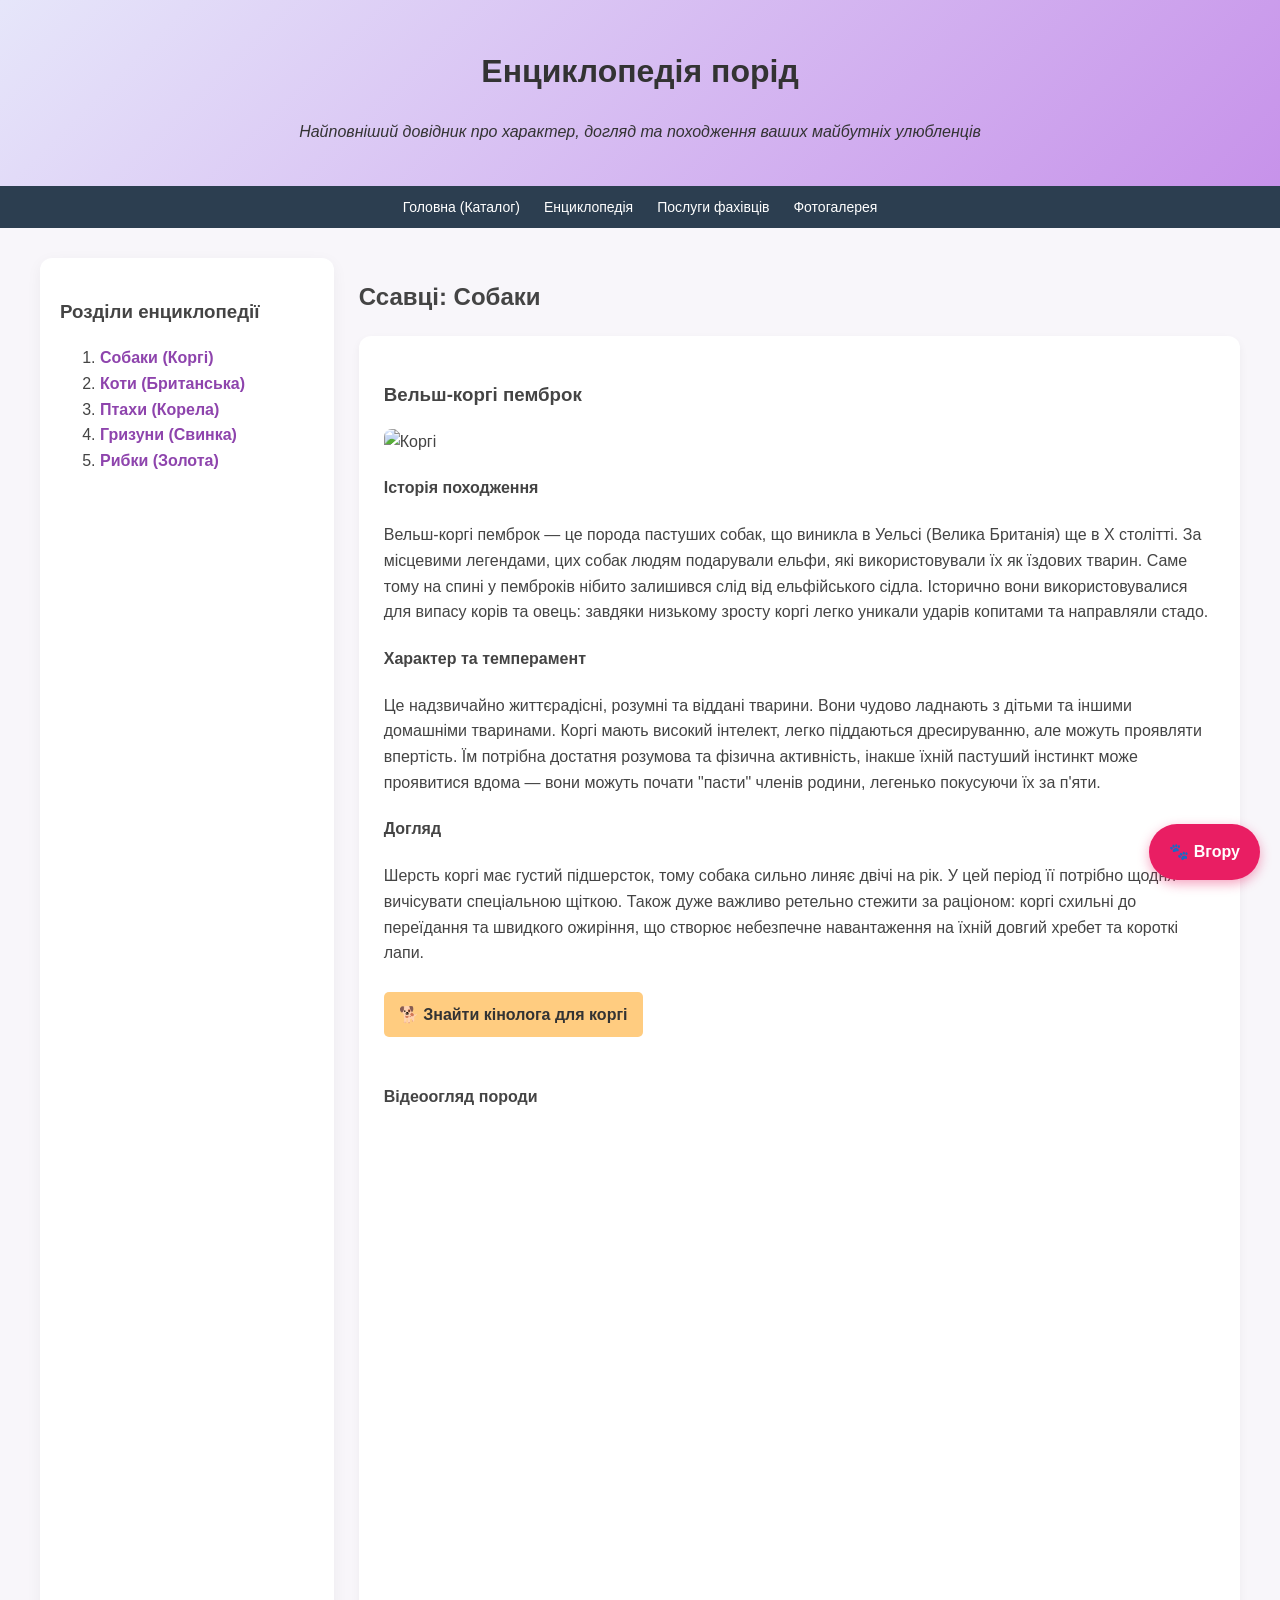
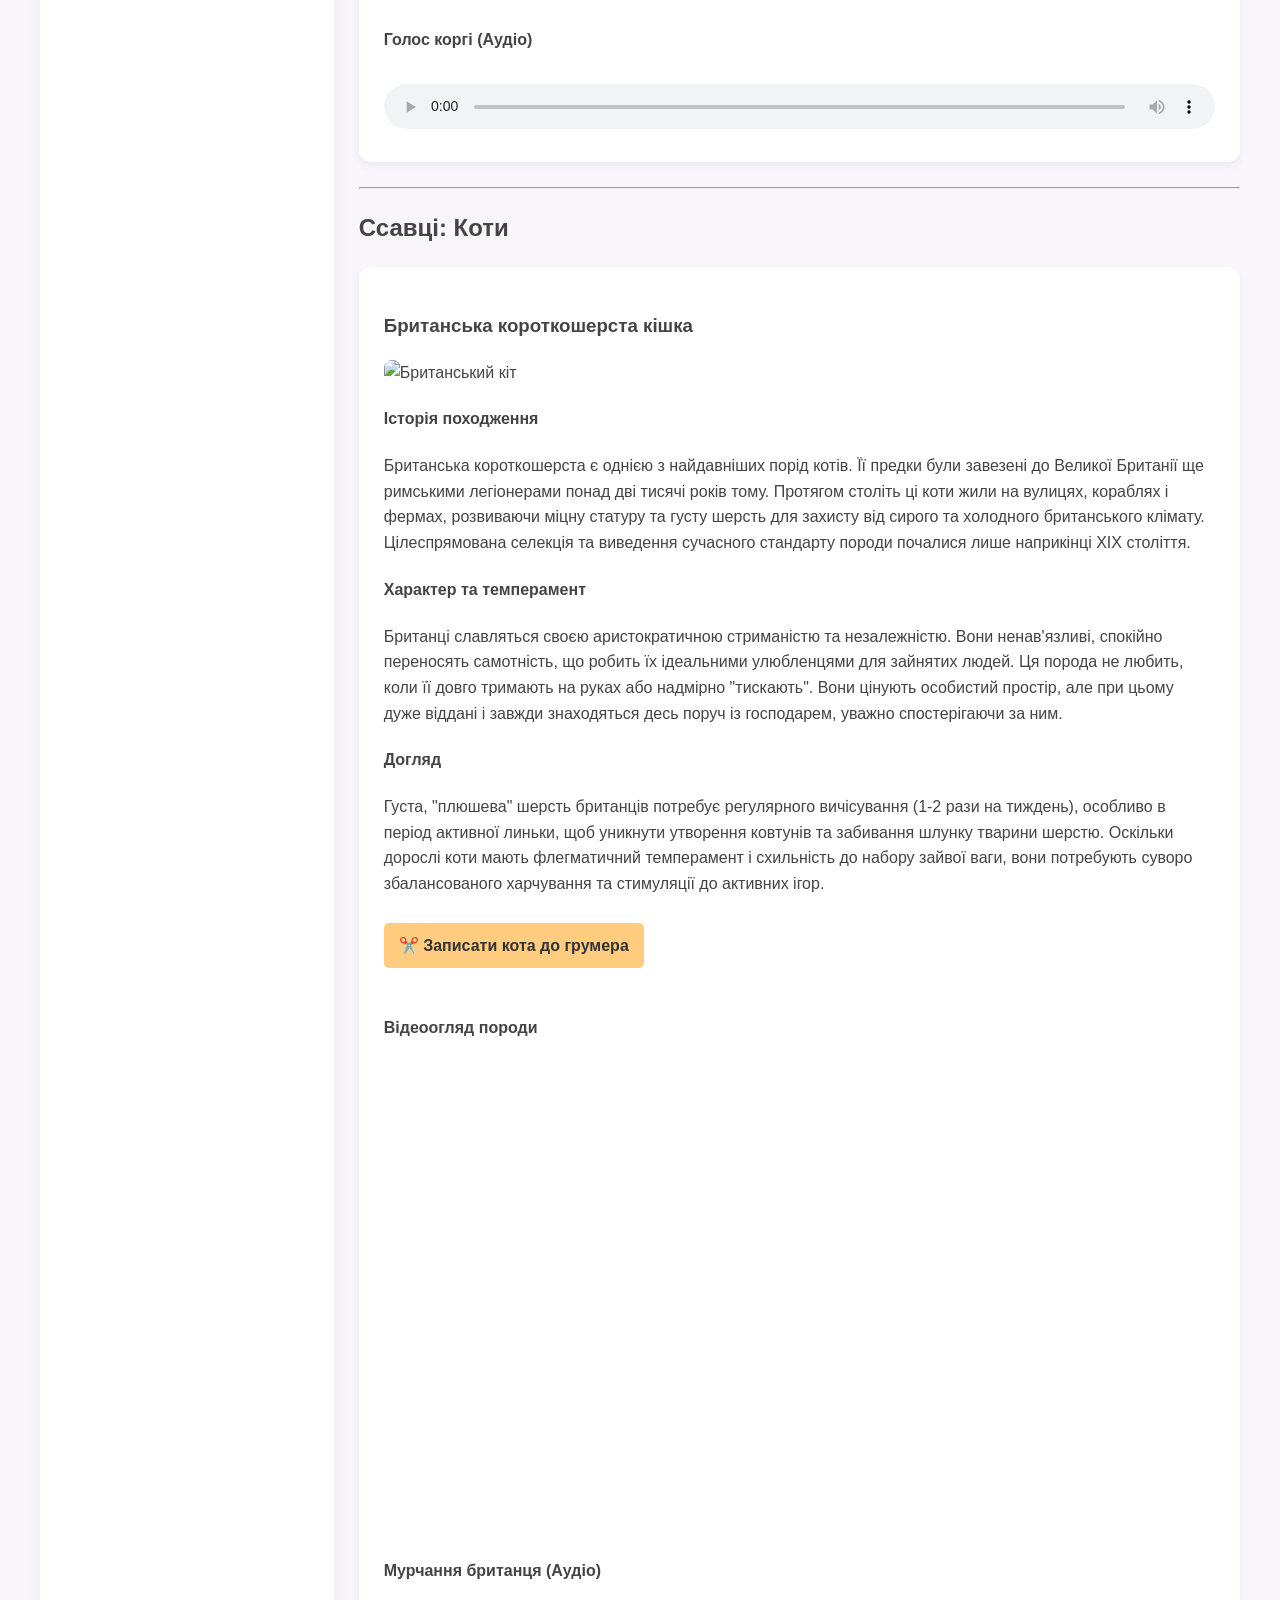
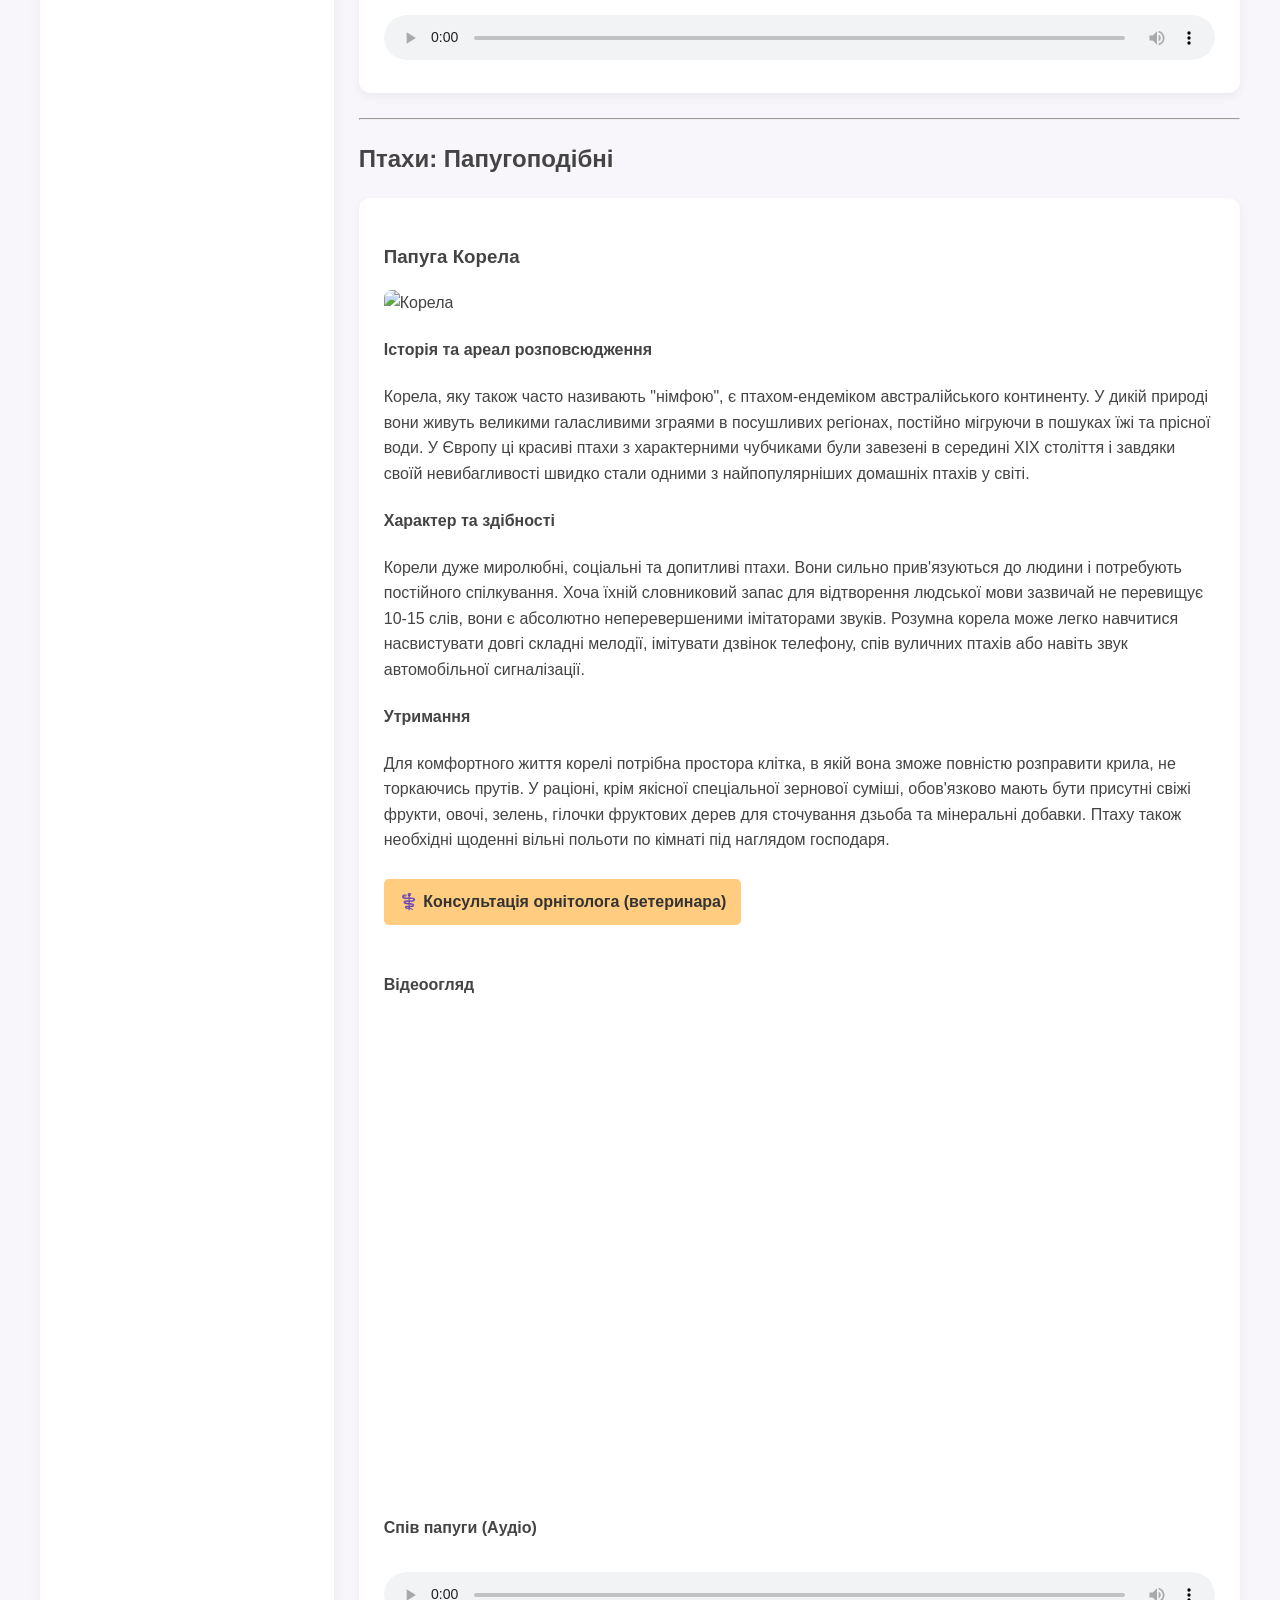
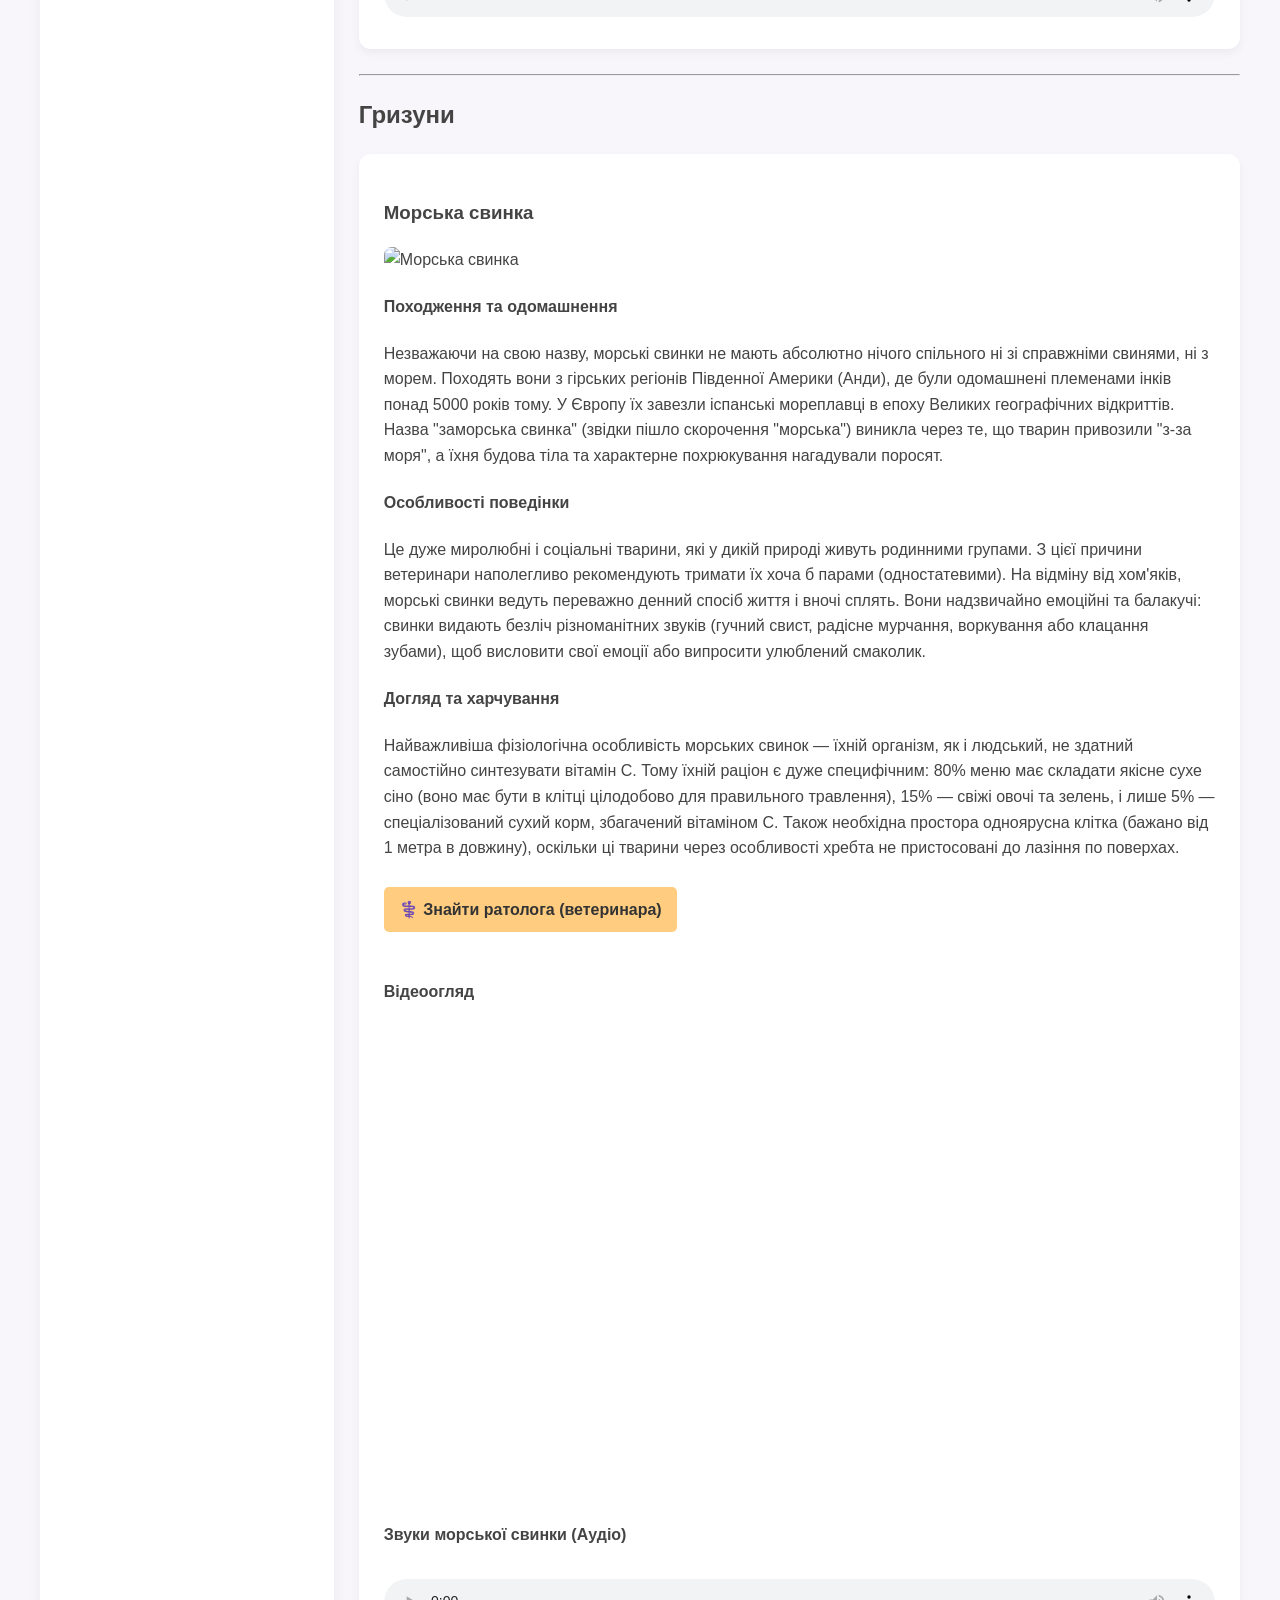
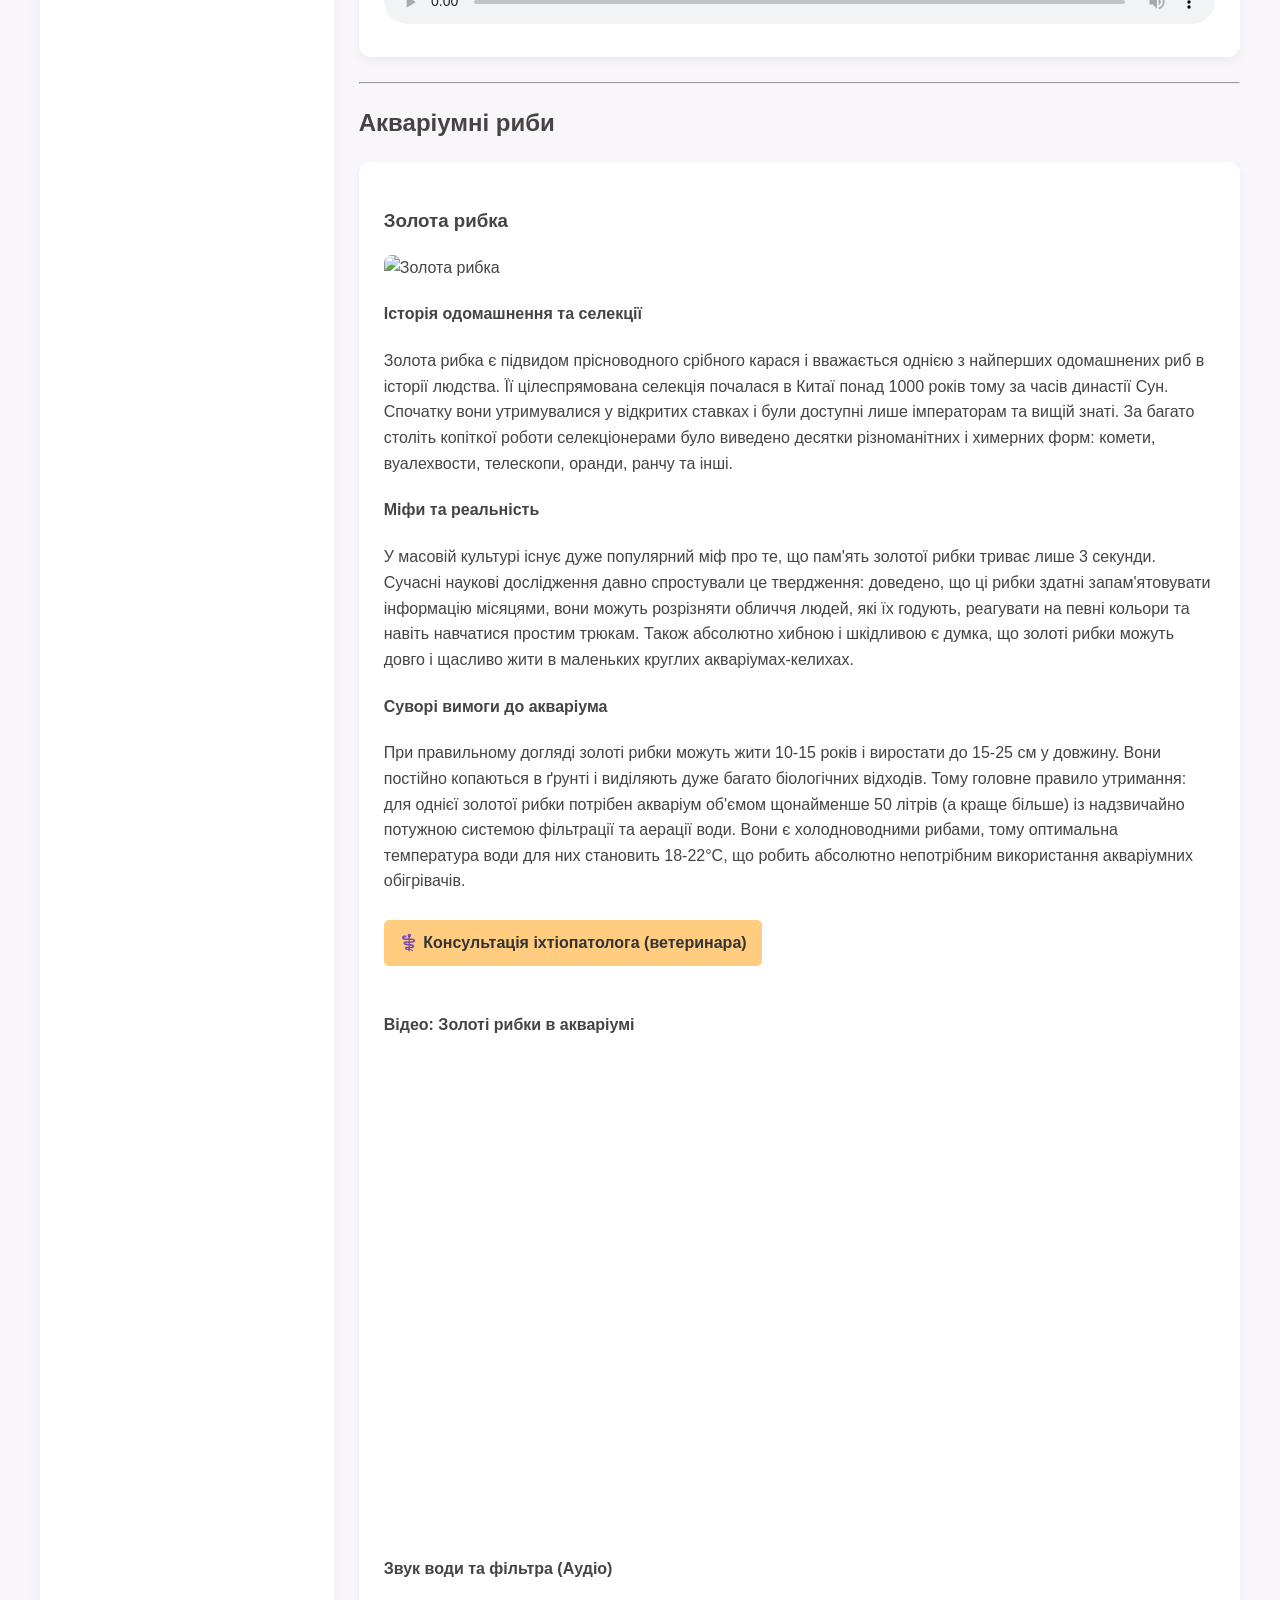
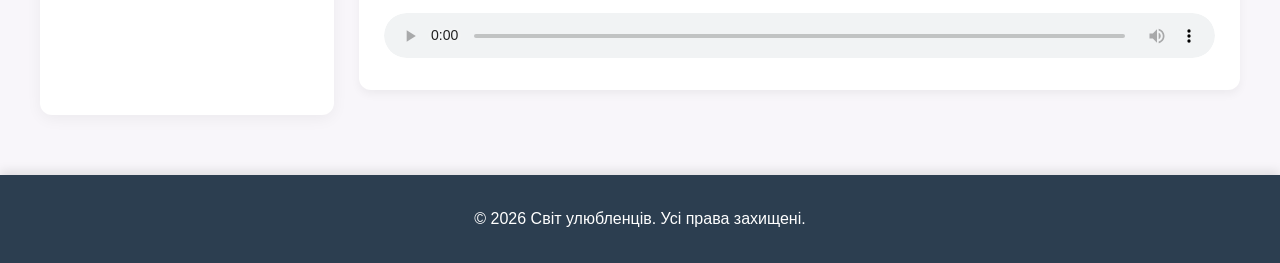
==== commit 6c018877: "Fix: corrected video display (iframe) and audio formats (MIME types) for mobile devices" ====
--- a/encyclopedia.html
+++ b/encyclopedia.html
@@ -60,11 +60,12 @@
                 <a href="services.html#kino" style="display:inline-block; padding:10px 15px; background-color:#FFCC80; color:#333; text-decoration:none; border-radius:5px; margin-top:10px; font-weight:bold;">🐕 Знайти кінолога для коргі</a><br><br>
 
                 <h4 class="card__subtitle">Відеоогляд породи</h4>
-                <object width="420" height="315" data="https://www.youtube.com/v/c4occJwwpKQ"></object>
+                <iframe src="https://www.youtube.com/embed/c4occJwwpKQ" frameborder="0" allowfullscreen></iframe>
+
 
                 <h4 class="card__subtitle">Голос коргі (Аудіо)</h4>
                 <audio controls>
-                    <source src="https://upload.wikimedia.org/wikipedia/commons/b/be/Dog_barking.webm" type="audio/mpeg">
+                   <source src="https://upload.wikimedia.org/wikipedia/commons/b/be/Dog_barking.webm" type="audio/webm">
                 </audio>
             </article>
             <hr>
@@ -86,11 +87,12 @@
                 <a href="services.html#groomer" style="display:inline-block; padding:10px 15px; background-color:#FFCC80; color:#333; text-decoration:none; border-radius:5px; margin-top:10px; font-weight:bold;">✂️ Записати кота до грумера</a><br><br>
 
                 <h4 class="card__subtitle">Відеоогляд породи</h4>
-                <object width="420" height="315" data="https://www.youtube.com/v/m1oYO04EHzA"></object>
+                <iframe src="https://www.youtube.com/embed/m1oYO04EHzA" frameborder="0" allowfullscreen></iframe>
 
                 <h4 class="card__subtitle">Мурчання британця (Аудіо)</h4>
                 <audio controls>
-                    <source src="https://upload.wikimedia.org/wikipedia/commons/e/ed/Jupey_purring.wav" type="audio/mpeg">
+                    <source src="https://upload.wikimedia.org/wikipedia/commons/e/ed/Jupey_purring.wav" type="audio/wav">
+
                 </audio>
             </article>
             <hr>
@@ -112,7 +114,8 @@
                 <a href="services.html#vet" style="display:inline-block; padding:10px 15px; background-color:#FFCC80; color:#333; text-decoration:none; border-radius:5px; margin-top:10px; font-weight:bold;">⚕️ Консультація орнітолога (ветеринара)</a><br><br>
 
                 <h4 class="card__subtitle">Відеоогляд</h4>
-                <object width="420" height="315" data="https://www.youtube.com/v/fK3u0-tLZHY"></object>
+                <iframe src="https://www.youtube.com/embed/fK3u0-tLZHY" frameborder="0" allowfullscreen></iframe>
+
 
                 <h4 class="card__subtitle">Спів папуги (Аудіо)</h4>
                 <audio controls>
@@ -138,11 +141,11 @@
                 <a href="services.html#vet" style="display:inline-block; padding:10px 15px; background-color:#FFCC80; color:#333; text-decoration:none; border-radius:5px; margin-top:10px; font-weight:bold;">⚕️ Знайти ратолога (ветеринара)</a><br><br>
 
                <h4 class="card__subtitle">Відеоогляд</h4>
-               <object width="420" height="315" data="https://www.youtube.com/v/RAyc3r1ztac"></object>
+              <iframe src="https://www.youtube.com/embed/RAyc3r1ztac" frameborder="0" allowfullscreen></iframe>
 
                 <h4 class="card__subtitle">Звуки морської свинки (Аудіо)</h4>
                 <audio controls>
-                    <source src="https://upload.wikimedia.org/wikipedia/commons/8/8f/Guinea_Pig_Happy.ogg" type="audio/mpeg">
+                    <source src="https://upload.wikimedia.org/wikipedia/commons/8/8f/Guinea_Pig_Happy.ogg" type="audio/ogg">
                 </audio>
             </article>
             <hr>
@@ -164,11 +167,11 @@
                 <a href="services.html#vet" style="display:inline-block; padding:10px 15px; background-color:#FFCC80; color:#333; text-decoration:none; border-radius:5px; margin-top:10px; font-weight:bold;">⚕️ Консультація іхтіопатолога (ветеринара)</a><br><br>
 
                 <h4 class="card__subtitle">Відео: Золоті рибки в акваріумі</h4>
-                <object width="420" height="315" data="https://www.youtube.com/v/dddXtnHnvuk"></object>
+                <iframe src="https://www.youtube.com/embed/dddXtnHnvuk" frameborder="0" allowfullscreen></iframe>
 
                 <h4 class="card__subtitle">Звук води та фільтра (Аудіо)</h4>
                 <audio controls>
-                    <source src="https://upload.wikimedia.org/wikipedia/commons/9/91/Filtro_externo_de_un_acuario.ogg" type="audio/mpeg">
+                    <source src="https://upload.wikimedia.org/wikipedia/commons/9/91/Filtro_externo_de_un_acuario.ogg" type="audio/ogg">
                 </audio>
             </article>
         </section>
--- a/style.css
+++ b/style.css
@@ -5,7 +5,7 @@
    ========================================================== */
 body {
     font-family: 'Segoe UI', Tahoma, Geneva, Verdana, sans-serif;
-    background-color: #F8F6FA; /* Дуже ніжний світло-лавандовий фон замість м'ятного */
+    background-color: #F8F6FA;; 
     background-image: url('https://www.transparenttextures.com/patterns/cubes.png'); 
     color: #444;
     line-height: 1.6; 
@@ -13,11 +13,11 @@
     padding: 0;
 }
 
-a { text-decoration: none; color: #8E44AD; font-weight: bold; } /* Глибокий фіолетовий замість зеленого */
+a { text-decoration: none; color: #8E44AD; font-weight: bold; } /*  фіолетовий замість зеленого */
 a:hover { text-decoration: underline; color: #5B2C6F; }
 
 /* ==========================================================
-   БЛОК 1, ЗАВДАННЯ 2 (БЕМ): Шапка сайту
+   БЛОК 1, ЗАВДАННЯ 2 : Шапка сайту
    ========================================================== */
 .header {
     background: linear-gradient(135deg, #E6E6FA 0%, #C792EA 100%); /* Лавандовий перелив */
@@ -188,20 +188,25 @@
    ========================================================== */
 /* Для відео: розтягуємо на всю ширину і жорстко тримаємо пропорцію 16:9 */
 object, iframe, video {
-    width: 100%;             
+    width: 100%;  
+    max-width: 100%;           
     height: auto;            
     aspect-ratio: 16 / 9;    
-    border-radius: 8px;      
-}
+    border-radius: 8px; 
+    box-sizing :border-box;   
+}
+
 
 /* Для аудіо: робимо акуратну тонку панель */
 audio {
     width: 100%; 
-    max-width: 300px; 
+    max-width: 100%;      
     height: 45px;     
     margin-top: 10px;
     border-radius: 25px; 
-}
+    box-sizing :border-box;     
+}
+
 
 /* ==========================================================
    Медіа-запити (Адаптивність для смартфонів)
@@ -209,7 +214,14 @@
 @media (max-width: 768px) {
     .main-content { grid-template-columns: 1fr; }
 }
-
+.main-menu {
+        flex-wrap: wrap; 
+        justify-content: center;
+    }
+    .main-menu a {
+        padding: 10px 12px; 
+        font-size: 14px; 
+    }
 @media (max-width: 320px) {
     .main-menu { flex-direction: column; display: none; }
     nav::before {
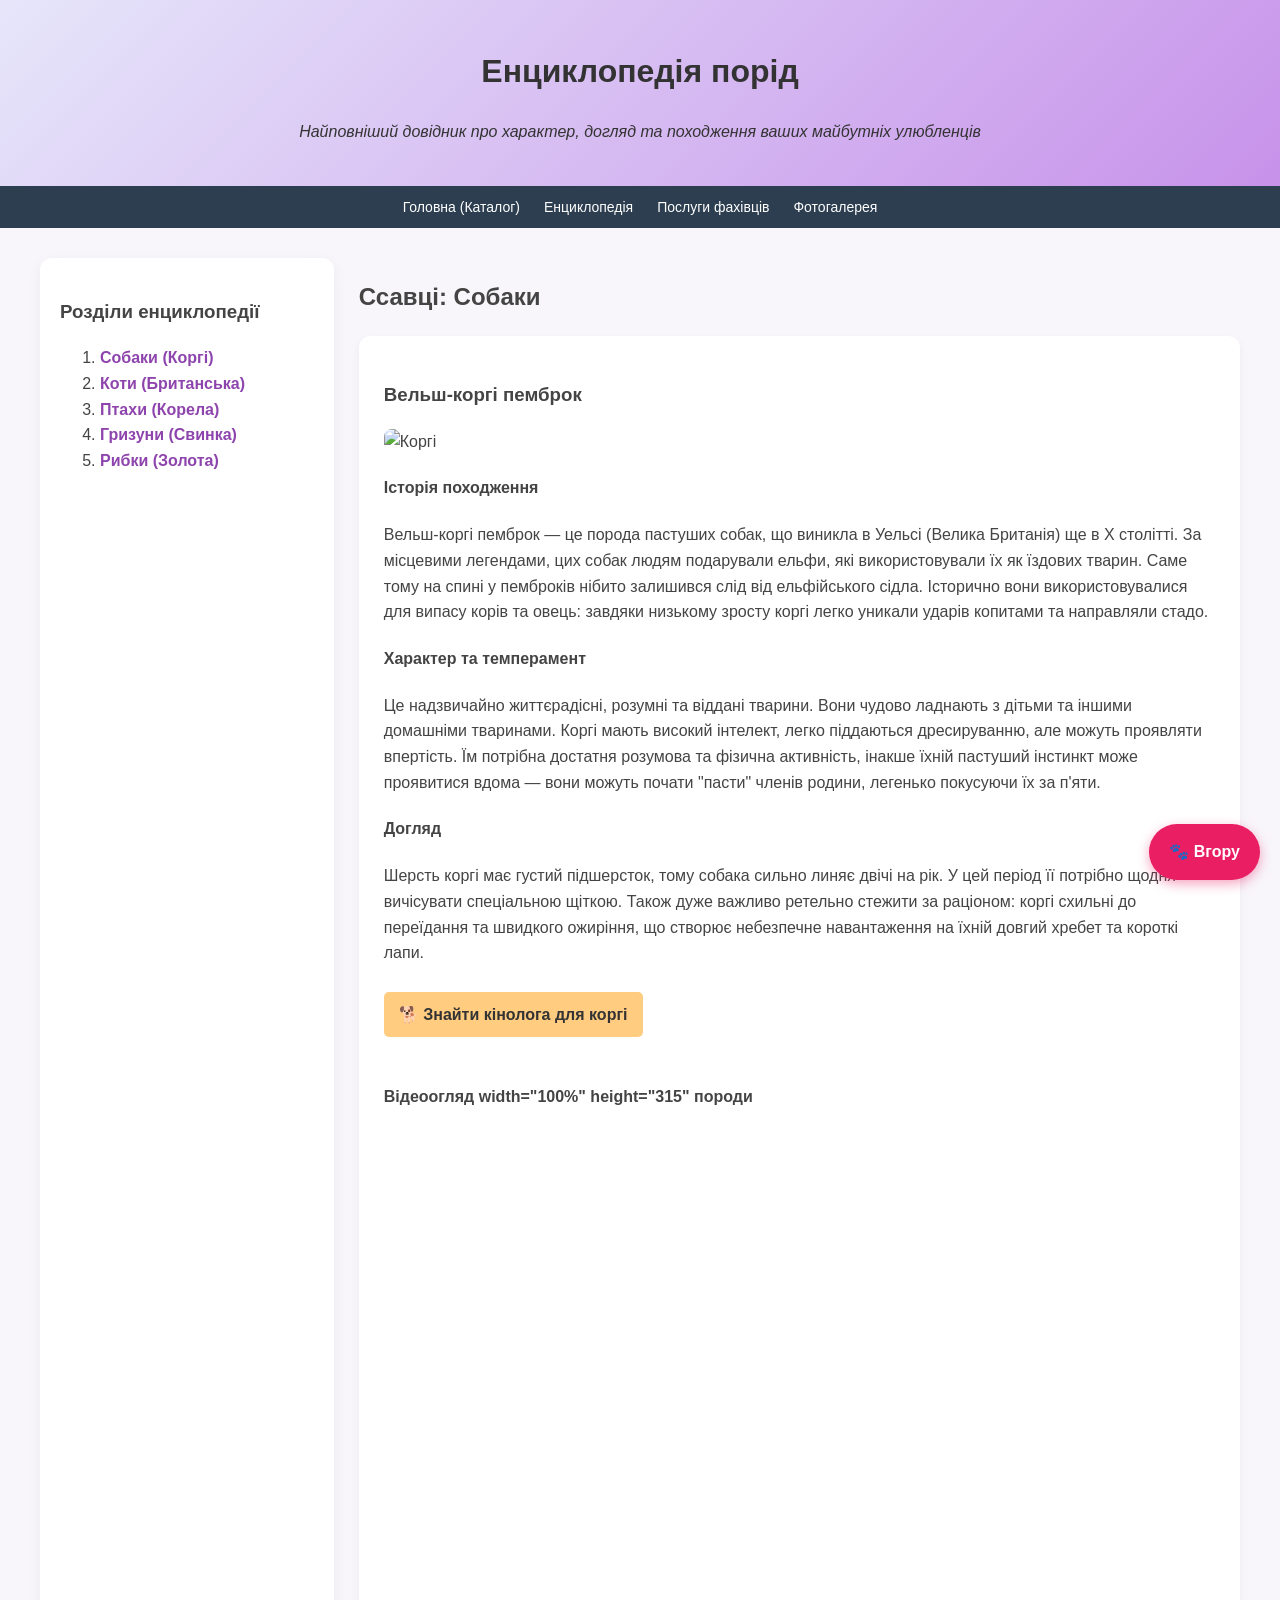
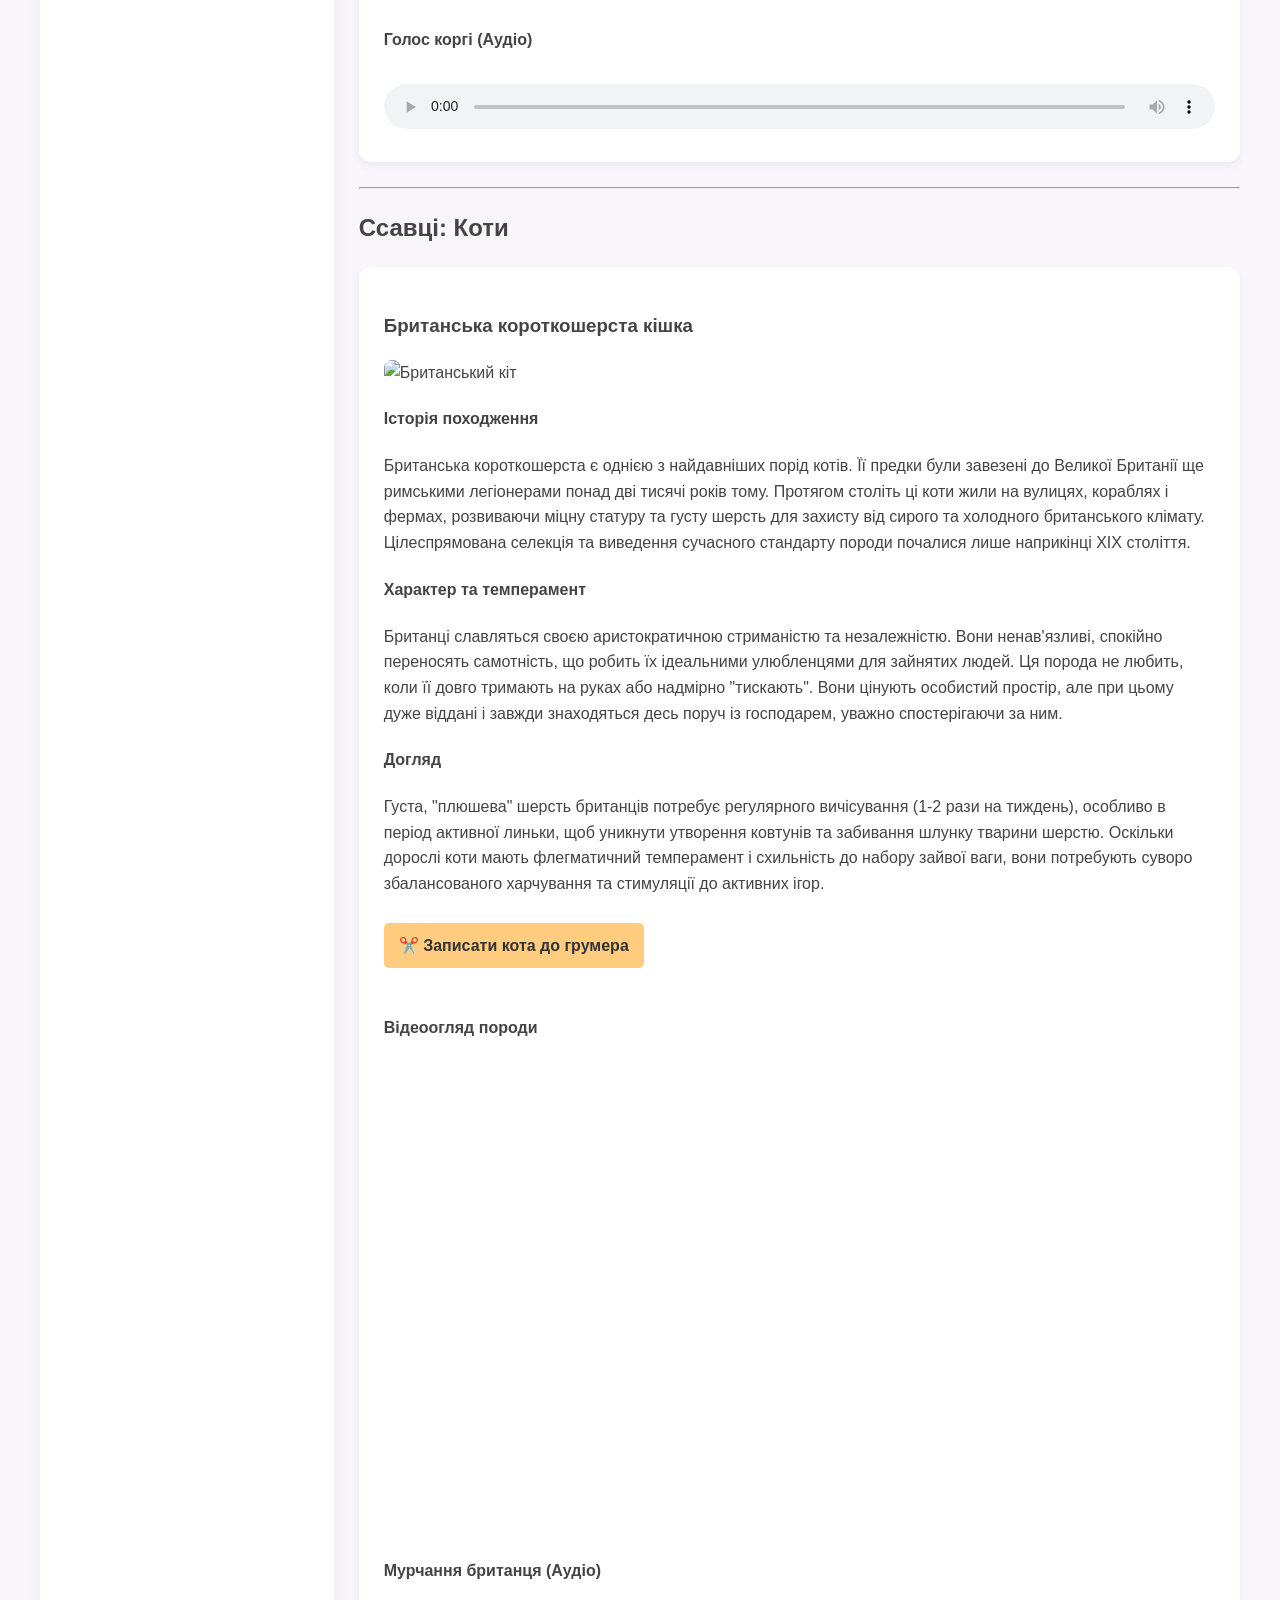
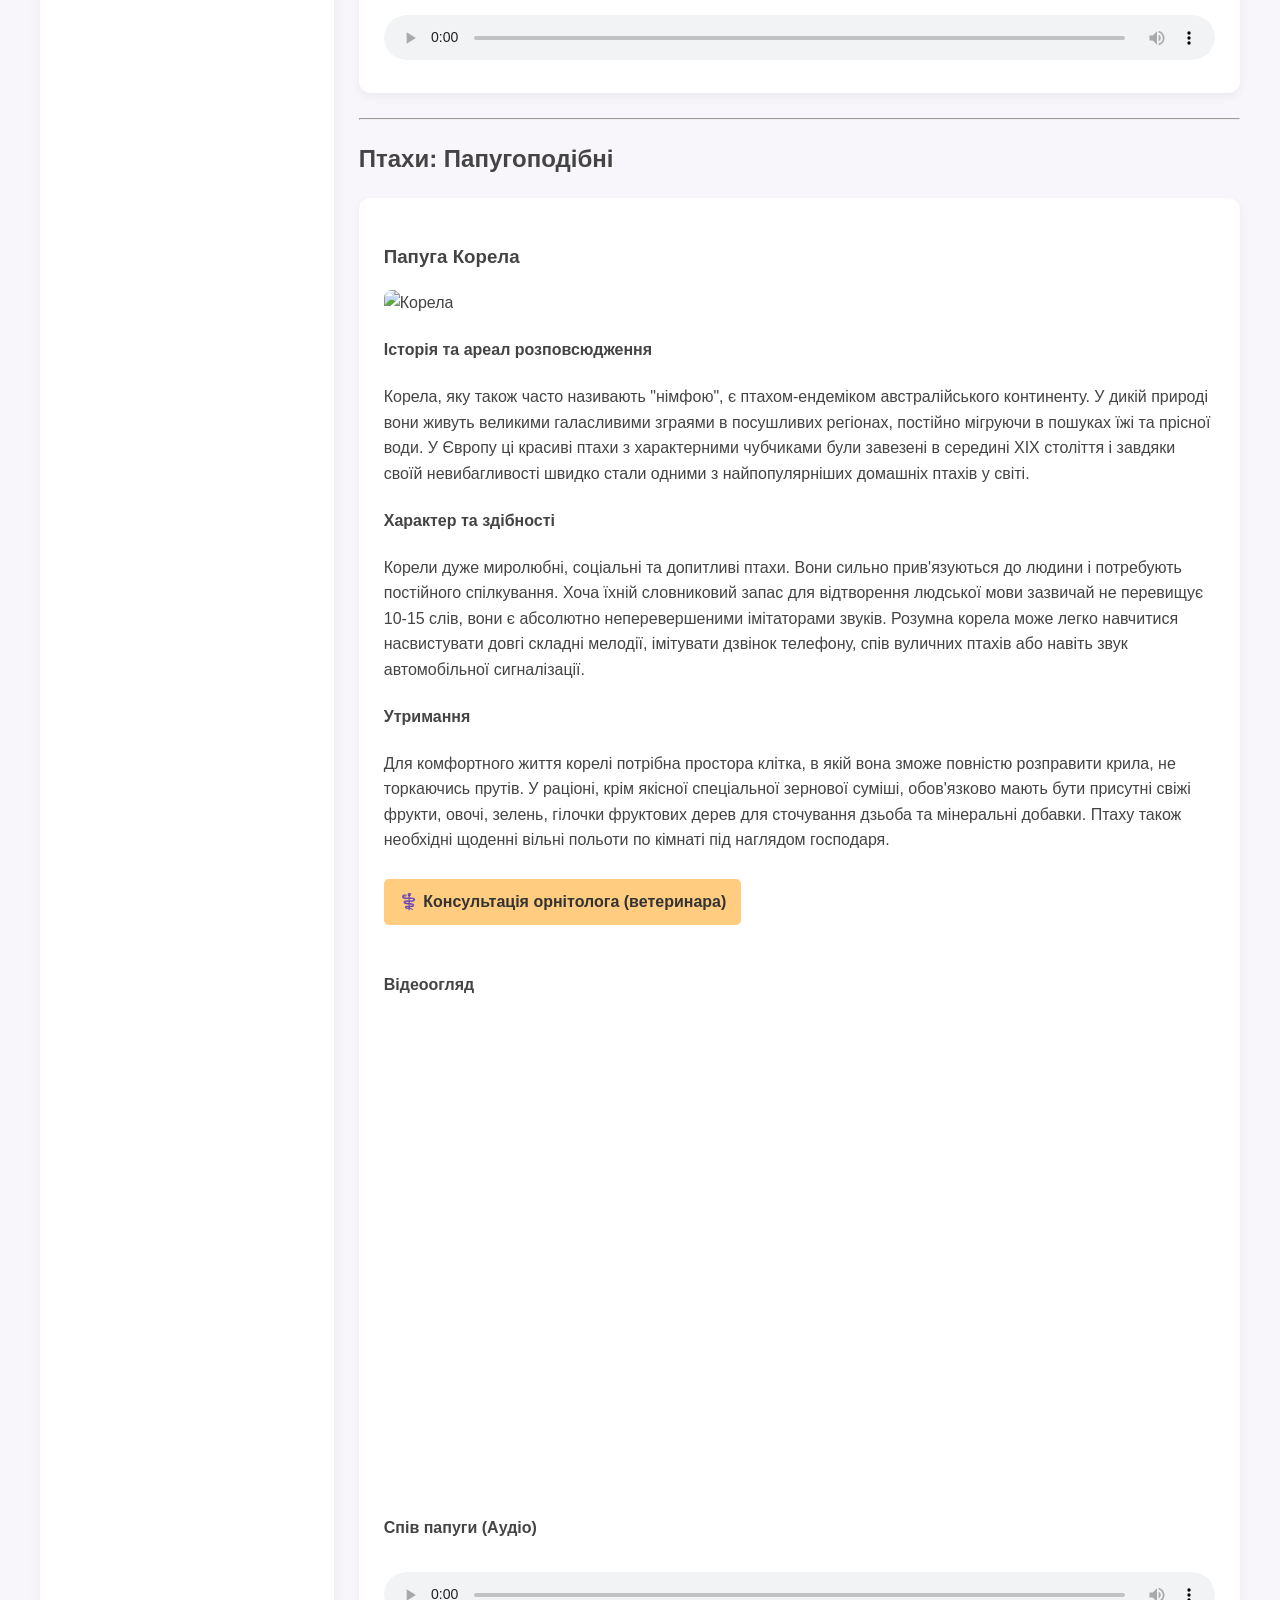
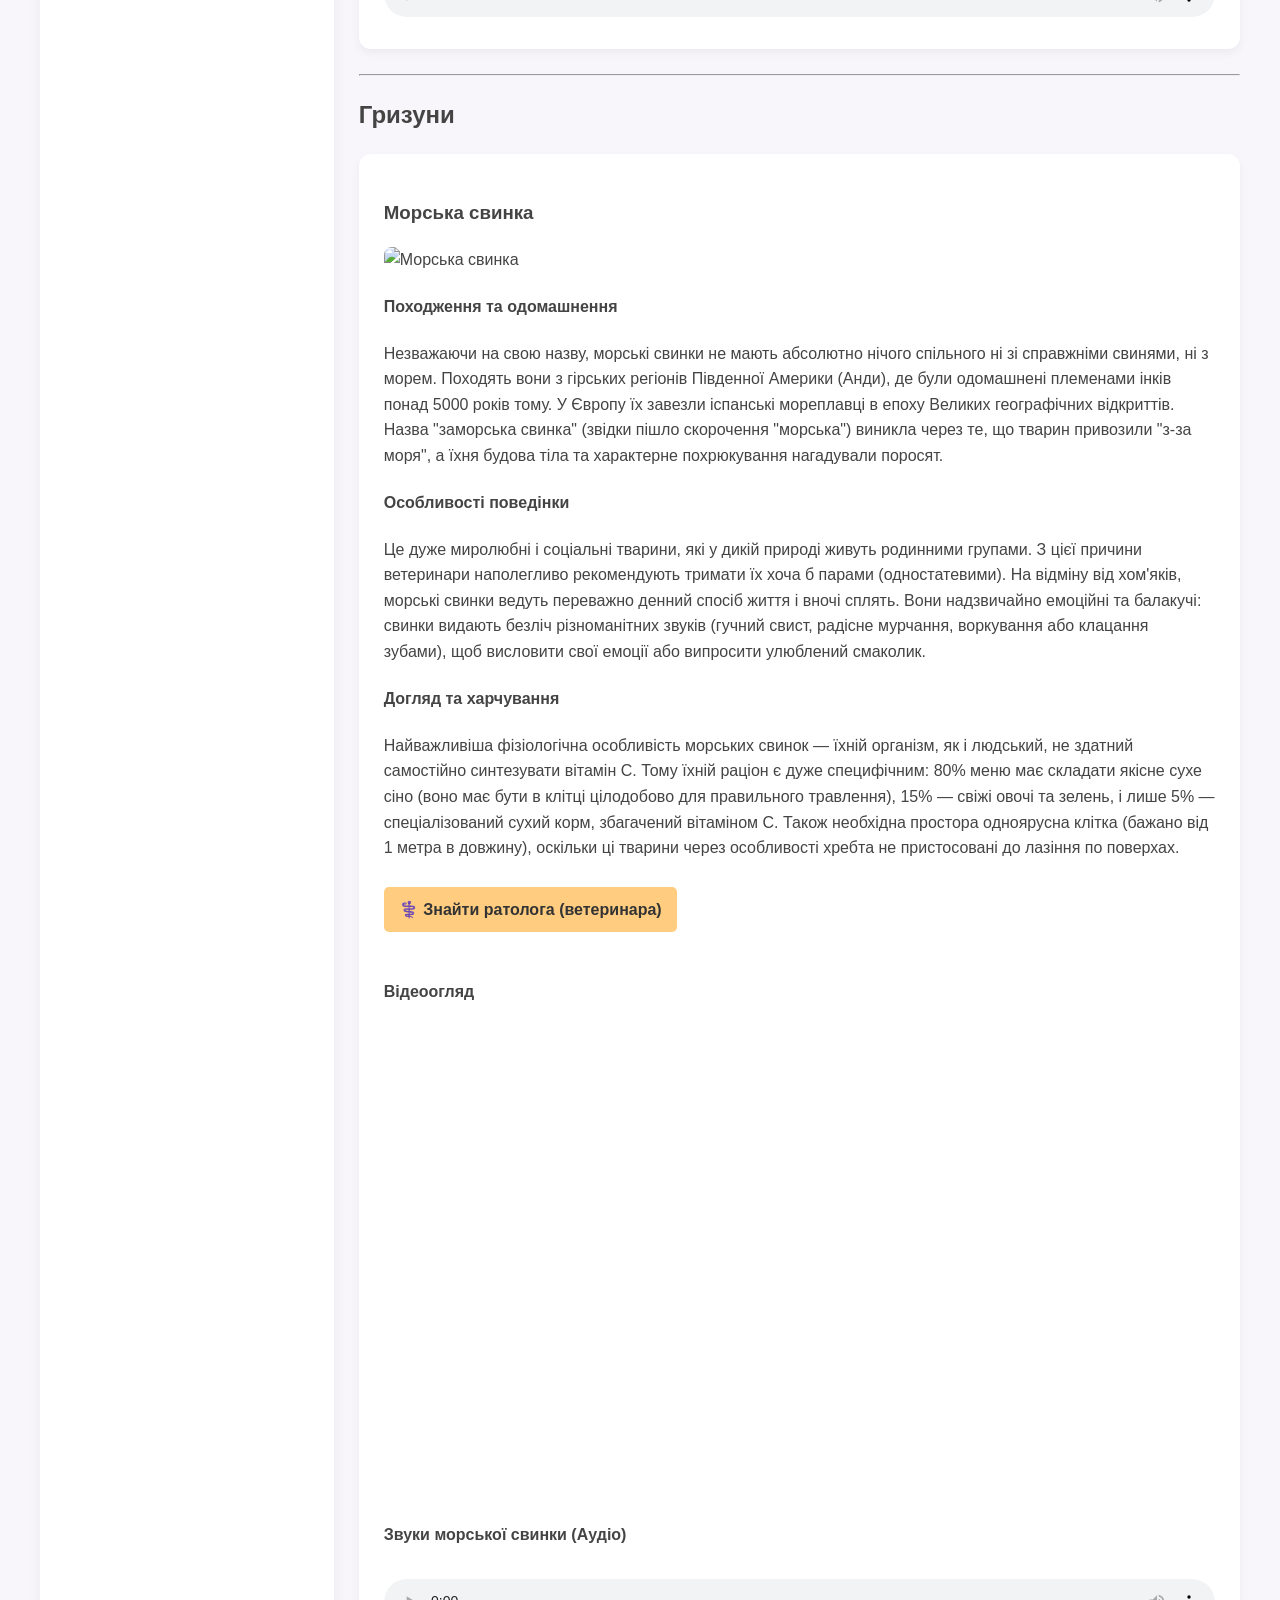
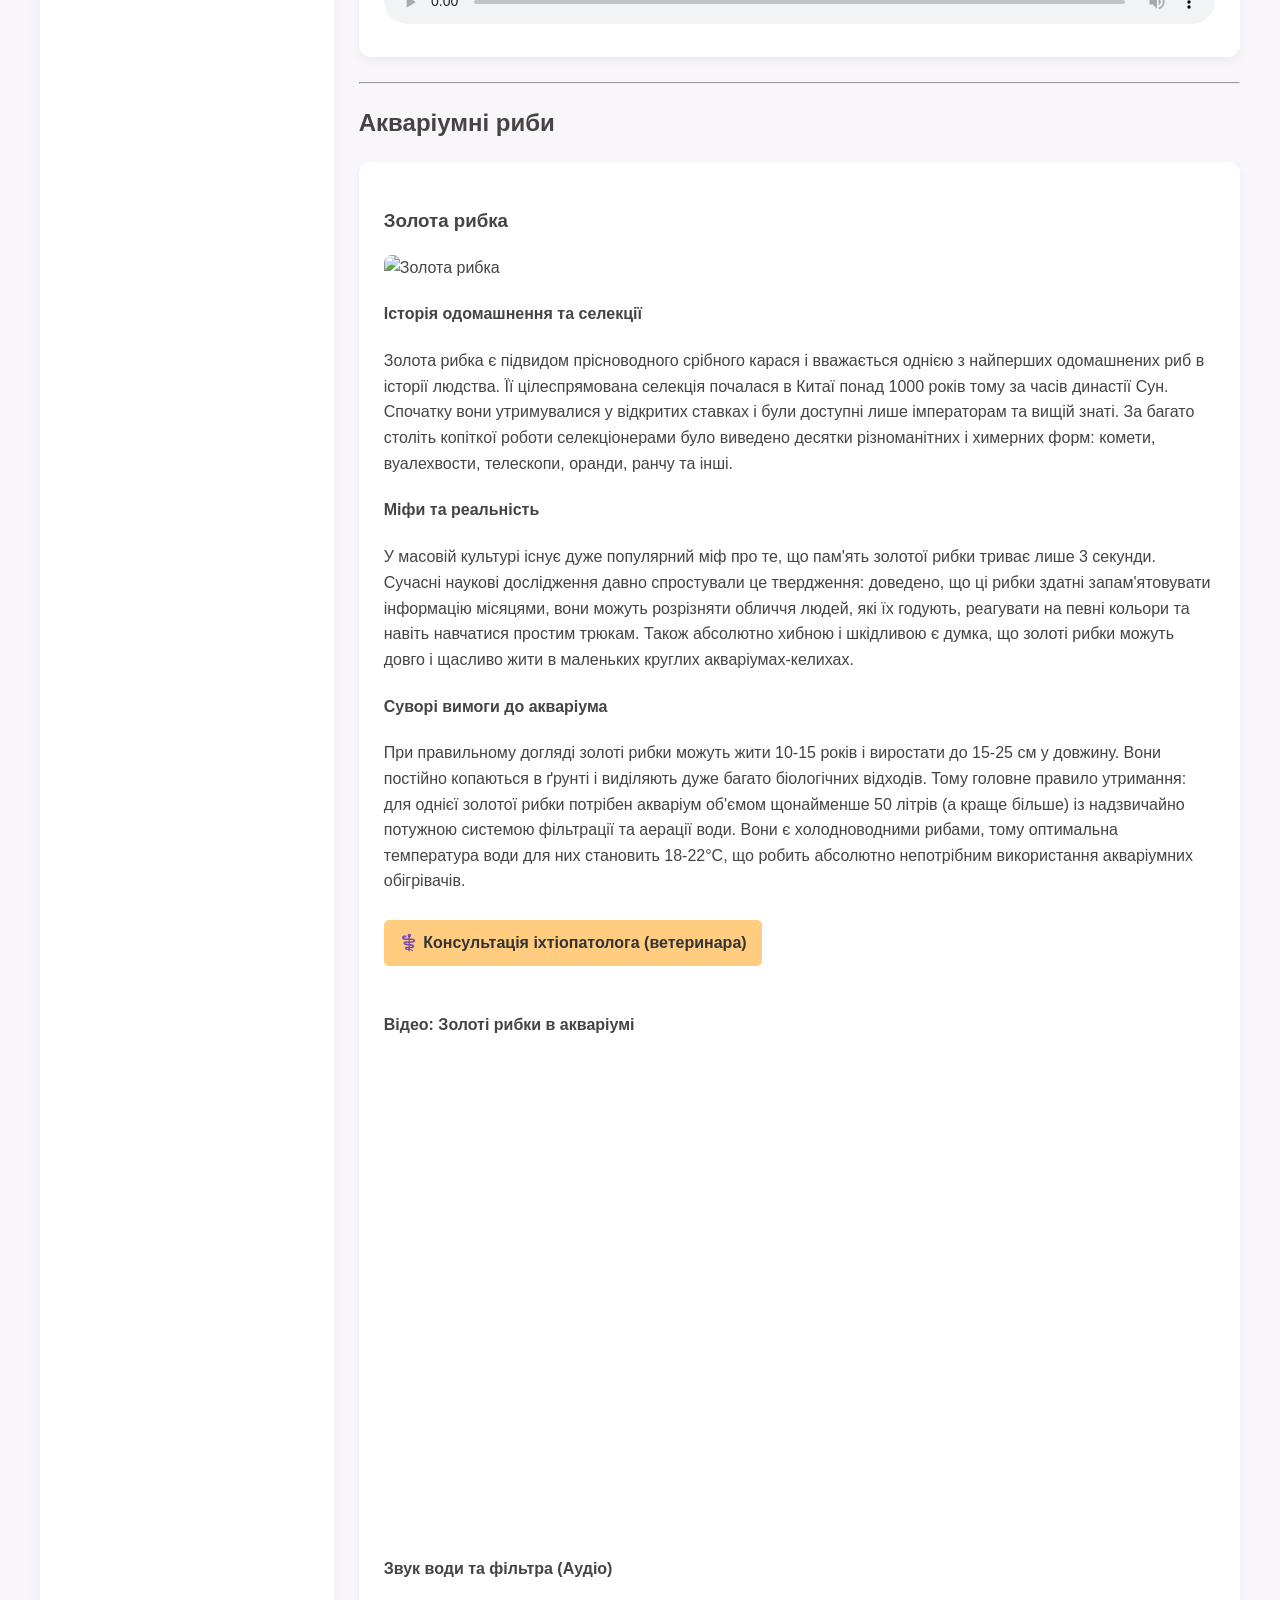
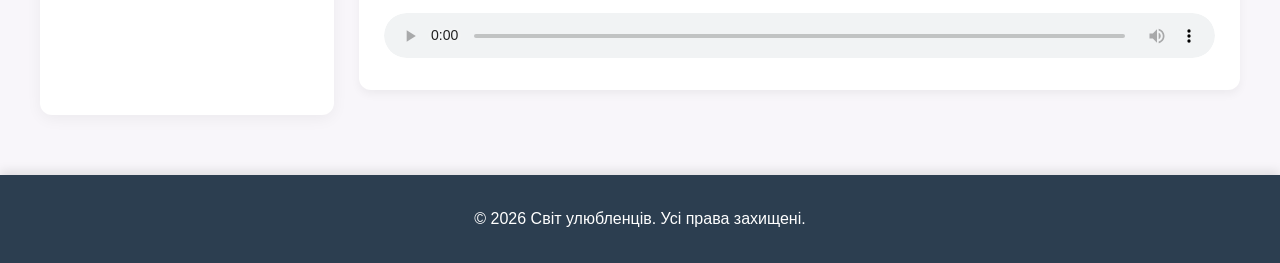
==== commit 2e9f1ac4: "Fix" ====
--- a/encyclopedia.html
+++ b/encyclopedia.html
@@ -59,7 +59,7 @@
 
                 <a href="services.html#kino" style="display:inline-block; padding:10px 15px; background-color:#FFCC80; color:#333; text-decoration:none; border-radius:5px; margin-top:10px; font-weight:bold;">🐕 Знайти кінолога для коргі</a><br><br>
 
-                <h4 class="card__subtitle">Відеоогляд породи</h4>
+                <h4 class="card__subtitle">Відеоогляд width="100%" height="315" породи</h4>
                 <iframe src="https://www.youtube.com/embed/c4occJwwpKQ" frameborder="0" allowfullscreen></iframe>
 
 
@@ -114,7 +114,7 @@
                 <a href="services.html#vet" style="display:inline-block; padding:10px 15px; background-color:#FFCC80; color:#333; text-decoration:none; border-radius:5px; margin-top:10px; font-weight:bold;">⚕️ Консультація орнітолога (ветеринара)</a><br><br>
 
                 <h4 class="card__subtitle">Відеоогляд</h4>
-                <iframe src="https://www.youtube.com/embed/fK3u0-tLZHY" frameborder="0" allowfullscreen></iframe>
+                <iframe width="100%" height="315" src="https://www.youtube.com/embed/fK3u0-tLZHY" frameborder="0" allowfullscreen></iframe>
 
 
                 <h4 class="card__subtitle">Спів папуги (Аудіо)</h4>
@@ -141,7 +141,7 @@
                 <a href="services.html#vet" style="display:inline-block; padding:10px 15px; background-color:#FFCC80; color:#333; text-decoration:none; border-radius:5px; margin-top:10px; font-weight:bold;">⚕️ Знайти ратолога (ветеринара)</a><br><br>
 
                <h4 class="card__subtitle">Відеоогляд</h4>
-              <iframe src="https://www.youtube.com/embed/RAyc3r1ztac" frameborder="0" allowfullscreen></iframe>
+              <iframe width="100%" height="315" src="https://www.youtube.com/embed/RAyc3r1ztac" frameborder="0" allowfullscreen></iframe>
 
                 <h4 class="card__subtitle">Звуки морської свинки (Аудіо)</h4>
                 <audio controls>
@@ -167,7 +167,7 @@
                 <a href="services.html#vet" style="display:inline-block; padding:10px 15px; background-color:#FFCC80; color:#333; text-decoration:none; border-radius:5px; margin-top:10px; font-weight:bold;">⚕️ Консультація іхтіопатолога (ветеринара)</a><br><br>
 
                 <h4 class="card__subtitle">Відео: Золоті рибки в акваріумі</h4>
-                <iframe src="https://www.youtube.com/embed/dddXtnHnvuk" frameborder="0" allowfullscreen></iframe>
+                <iframe width="100%" height="315" src="https://www.youtube.com/embed/dddXtnHnvuk" frameborder="0" allowfullscreen></iframe>
 
                 <h4 class="card__subtitle">Звук води та фільтра (Аудіо)</h4>
                 <audio controls>
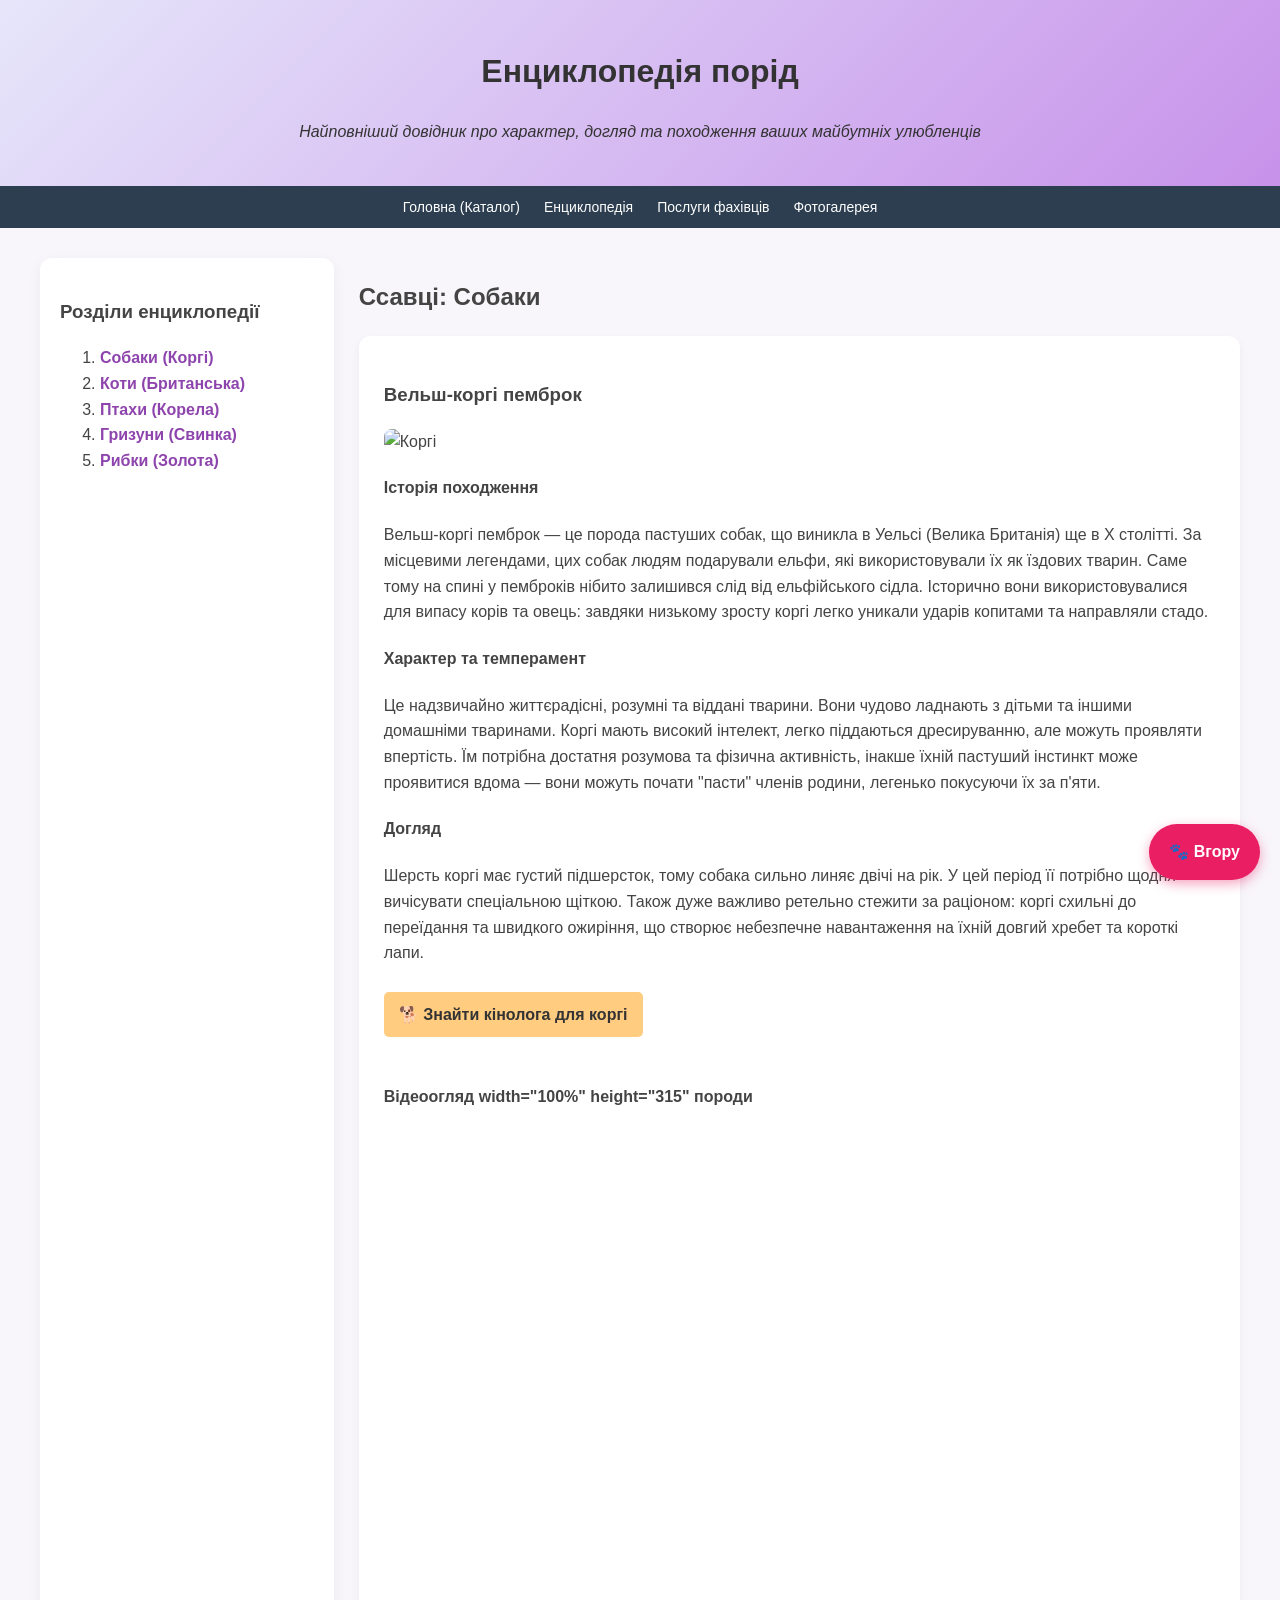
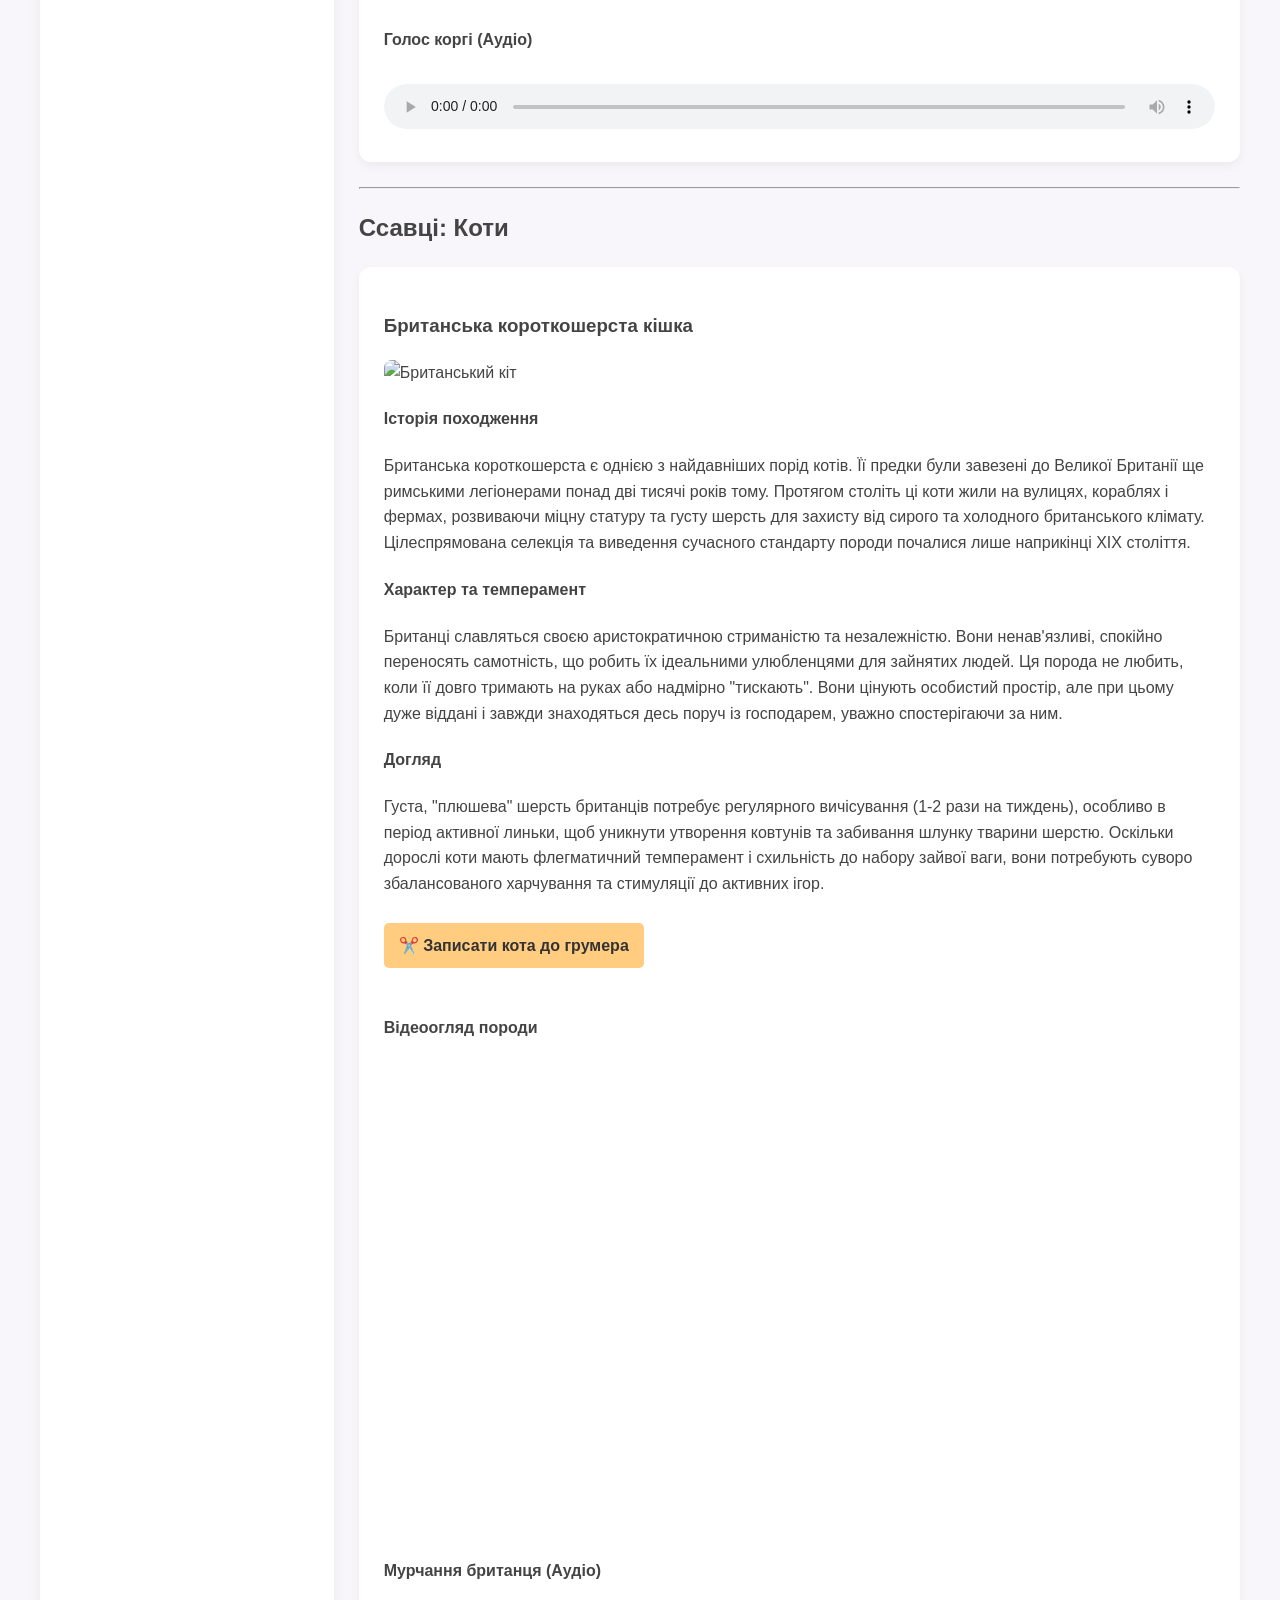
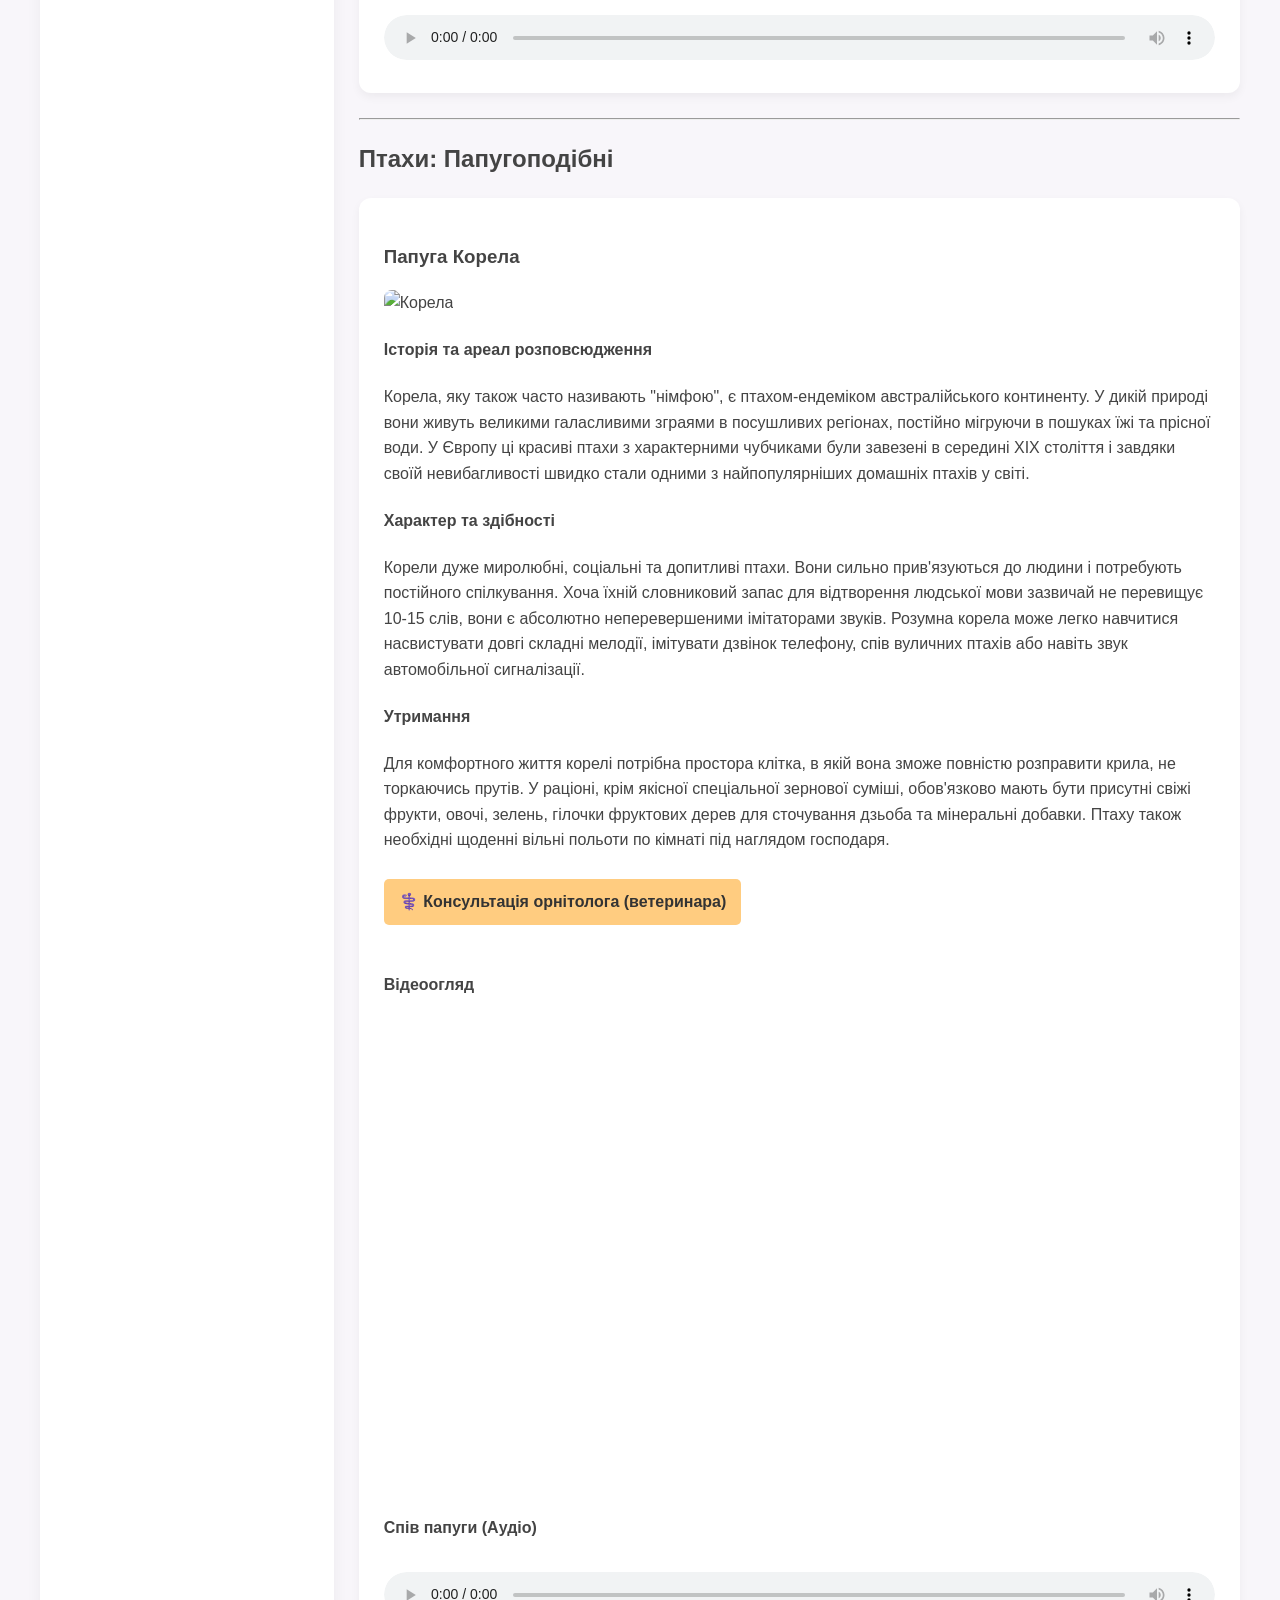
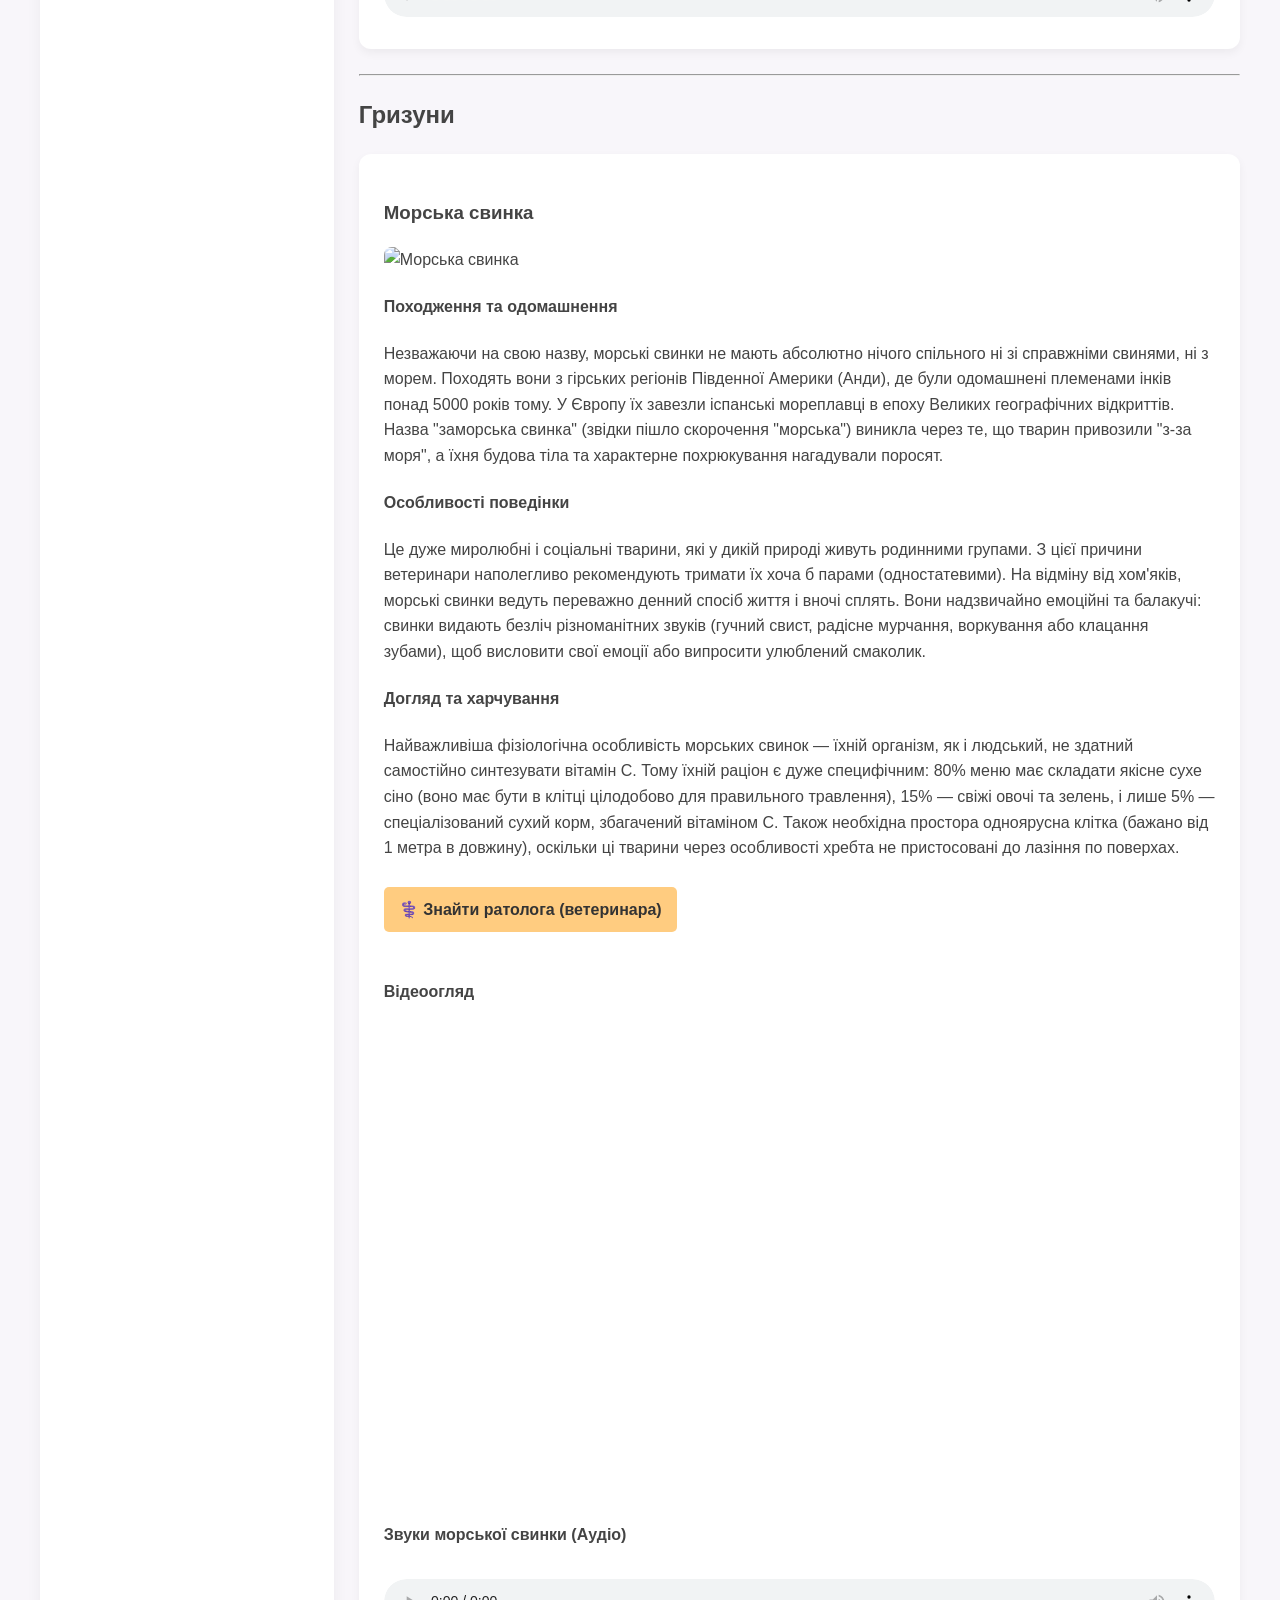
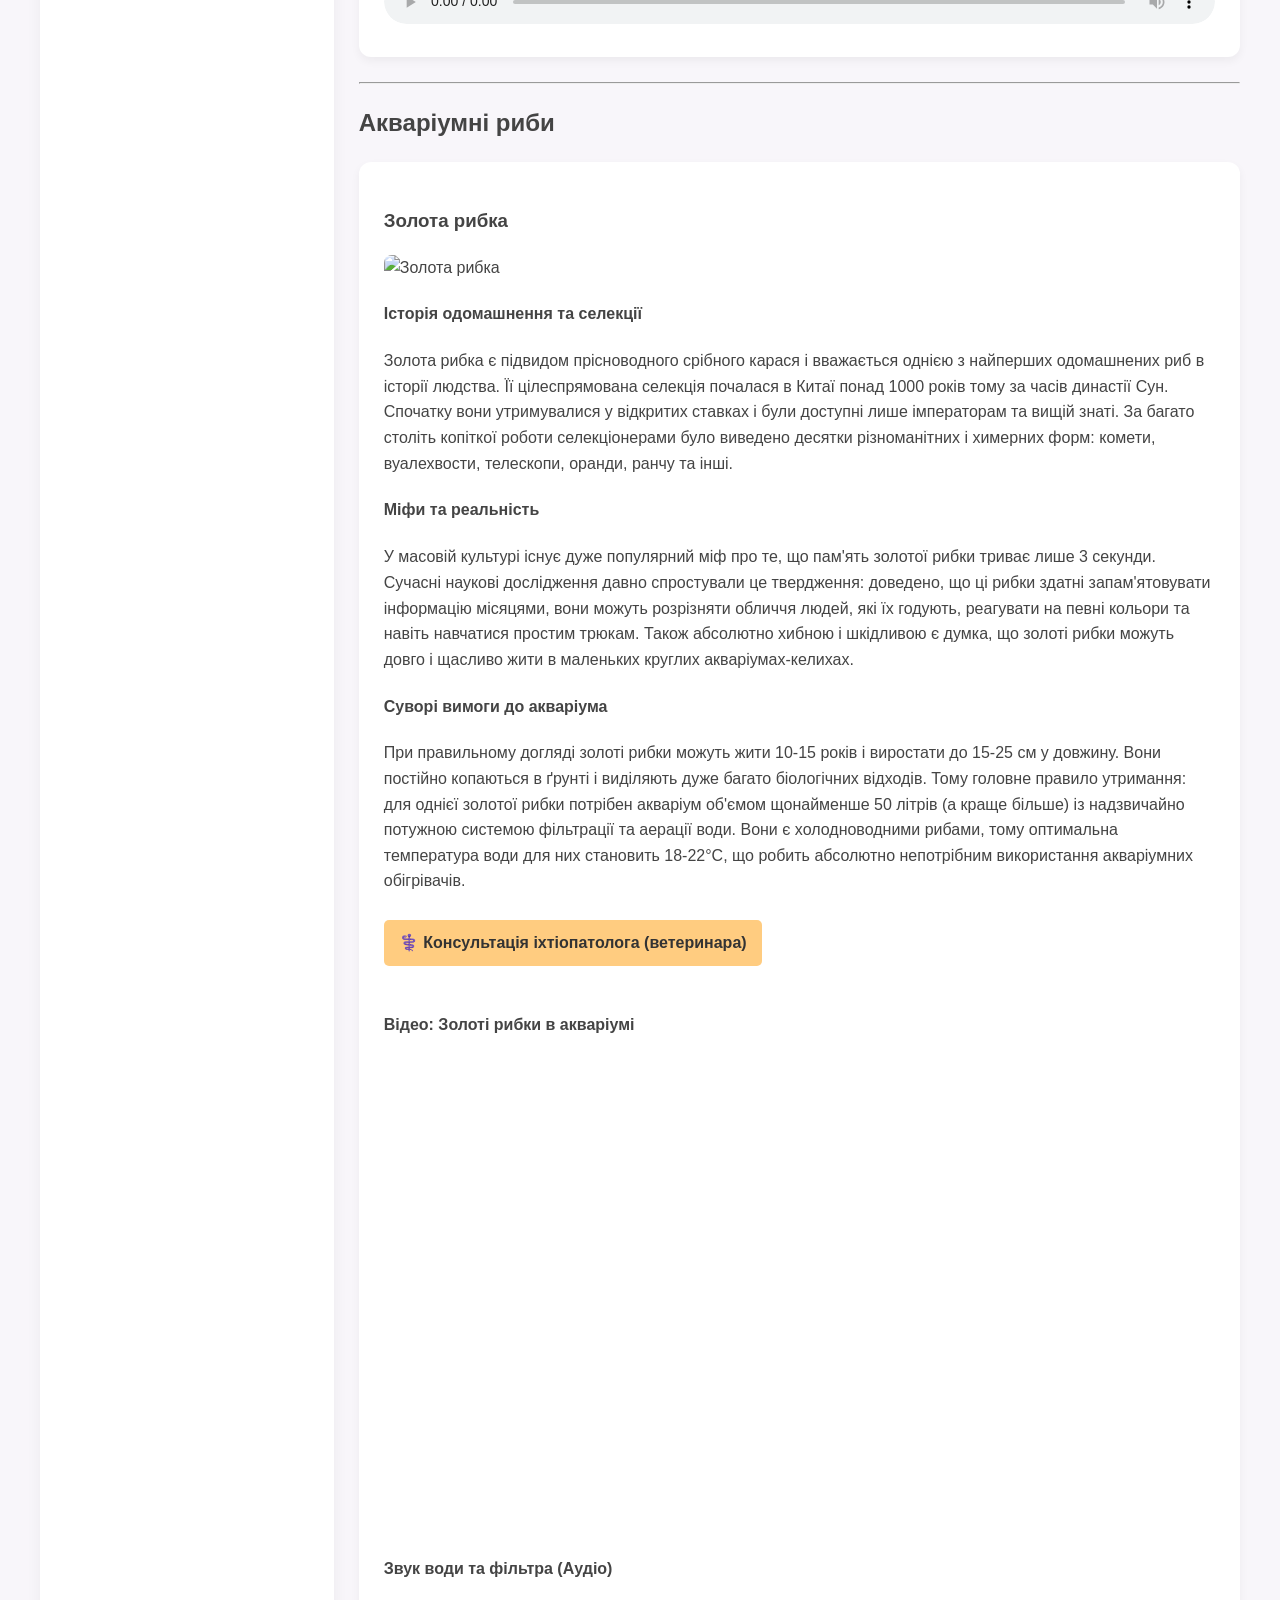
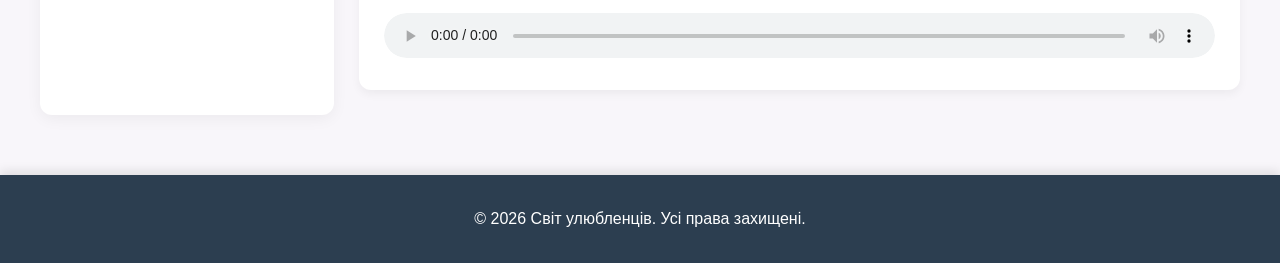
==== commit c21687fa: "Clean up HTML: move button styles to style.css" ====
--- a/encyclopedia.html
+++ b/encyclopedia.html
@@ -57,7 +57,7 @@
                 <h4 class="card__subtitle">Догляд</h4>
                 <p class="card__text">Шерсть коргі має густий підшерсток, тому собака сильно линяє двічі на рік. У цей період її потрібно щодня вичісувати спеціальною щіткою. Також дуже важливо ретельно стежити за раціоном: коргі схильні до переїдання та швидкого ожиріння, що створює небезпечне навантаження на їхній довгий хребет та короткі лапи.</p>
 
-                <a href="services.html#kino" style="display:inline-block; padding:10px 15px; background-color:#FFCC80; color:#333; text-decoration:none; border-radius:5px; margin-top:10px; font-weight:bold;">🐕 Знайти кінолога для коргі</a><br><br>
+                <a href="services.html#kino" class="btn-action">🐕 Знайти кінолога для коргі</a><br><br>
 
                 <h4 class="card__subtitle">Відеоогляд width="100%" height="315" породи</h4>
                 <iframe src="https://www.youtube.com/embed/c4occJwwpKQ" frameborder="0" allowfullscreen></iframe>
@@ -84,7 +84,7 @@
                 <h4 class="card__subtitle">Догляд</h4>
                 <p class="card__text">Густа, "плюшева" шерсть британців потребує регулярного вичісування (1-2 рази на тиждень), особливо в період активної линьки, щоб уникнути утворення ковтунів та забивання шлунку тварини шерстю. Оскільки дорослі коти мають флегматичний темперамент і схильність до набору зайвої ваги, вони потребують суворо збалансованого харчування та стимуляції до активних ігор.</p>
 
-                <a href="services.html#groomer" style="display:inline-block; padding:10px 15px; background-color:#FFCC80; color:#333; text-decoration:none; border-radius:5px; margin-top:10px; font-weight:bold;">✂️ Записати кота до грумера</a><br><br>
+                <a href="services.html#groomer" class="btn-action">✂️ Записати кота до грумера</a><br><br>
 
                 <h4 class="card__subtitle">Відеоогляд породи</h4>
                 <iframe src="https://www.youtube.com/embed/m1oYO04EHzA" frameborder="0" allowfullscreen></iframe>
@@ -111,7 +111,7 @@
                 <h4 class="card__subtitle">Утримання</h4>
                 <p class="card__text">Для комфортного життя корелі потрібна простора клітка, в якій вона зможе повністю розправити крила, не торкаючись прутів. У раціоні, крім якісної спеціальної зернової суміші, обов'язково мають бути присутні свіжі фрукти, овочі, зелень, гілочки фруктових дерев для сточування дзьоба та мінеральні добавки. Птаху також необхідні щоденні вільні польоти по кімнаті під наглядом господаря.</p>
 
-                <a href="services.html#vet" style="display:inline-block; padding:10px 15px; background-color:#FFCC80; color:#333; text-decoration:none; border-radius:5px; margin-top:10px; font-weight:bold;">⚕️ Консультація орнітолога (ветеринара)</a><br><br>
+                <a href="services.html#vet" class="btn-action">⚕️ Консультація орнітолога (ветеринара)</a><br><br>
 
                 <h4 class="card__subtitle">Відеоогляд</h4>
                 <iframe width="100%" height="315" src="https://www.youtube.com/embed/fK3u0-tLZHY" frameborder="0" allowfullscreen></iframe>
@@ -138,7 +138,7 @@
                 <h4 class="card__subtitle">Догляд та харчування</h4>
                 <p class="card__text">Найважливіша фізіологічна особливість морських свинок — їхній організм, як і людський, не здатний самостійно синтезувати вітамін С. Тому їхній раціон є дуже специфічним: 80% меню має складати якісне сухе сіно (воно має бути в клітці цілодобово для правильного травлення), 15% — свіжі овочі та зелень, і лише 5% — спеціалізований сухий корм, збагачений вітаміном С. Також необхідна простора одноярусна клітка (бажано від 1 метра в довжину), оскільки ці тварини через особливості хребта не пристосовані до лазіння по поверхах.</p>
 
-                <a href="services.html#vet" style="display:inline-block; padding:10px 15px; background-color:#FFCC80; color:#333; text-decoration:none; border-radius:5px; margin-top:10px; font-weight:bold;">⚕️ Знайти ратолога (ветеринара)</a><br><br>
+                <a href="services.html#vet" class="btn-action">⚕️ Знайти ратолога (ветеринара)</a><br><br>
 
                <h4 class="card__subtitle">Відеоогляд</h4>
               <iframe width="100%" height="315" src="https://www.youtube.com/embed/RAyc3r1ztac" frameborder="0" allowfullscreen></iframe>
@@ -164,7 +164,7 @@
                 <h4 class="card__subtitle">Суворі вимоги до акваріума</h4>
                 <p class="card__text">При правильному догляді золоті рибки можуть жити 10-15 років і виростати до 15-25 см у довжину. Вони постійно копаються в ґрунті і виділяють дуже багато біологічних відходів. Тому головне правило утримання: для однієї золотої рибки потрібен акваріум об'ємом щонайменше 50 літрів (а краще більше) із надзвичайно потужною системою фільтрації та аерації води. Вони є холодноводними рибами, тому оптимальна температура води для них становить 18-22°C, що робить абсолютно непотрібним використання акваріумних обігрівачів.</p>
 
-                <a href="services.html#vet" style="display:inline-block; padding:10px 15px; background-color:#FFCC80; color:#333; text-decoration:none; border-radius:5px; margin-top:10px; font-weight:bold;">⚕️ Консультація іхтіопатолога (ветеринара)</a><br><br>
+                <a href="services.html#vet" class="btn-action">⚕️ Консультація іхтіопатолога (ветеринара)</a><br><br>
 
                 <h4 class="card__subtitle">Відео: Золоті рибки в акваріумі</h4>
                 <iframe width="100%" height="315" src="https://www.youtube.com/embed/dddXtnHnvuk" frameborder="0" allowfullscreen></iframe>
--- a/style.css
+++ b/style.css
@@ -1,8 +1,6 @@
 
 
-/* ==========================================================
-   Базові налаштування та м'який дизайн
-   ========================================================== */
+
 body {
     font-family: 'Segoe UI', Tahoma, Geneva, Verdana, sans-serif;
     background-color: #F8F6FA;; 
@@ -13,25 +11,21 @@
     padding: 0;
 }
 
-a { text-decoration: none; color: #8E44AD; font-weight: bold; } /*  фіолетовий замість зеленого */
+a { text-decoration: none; color: #8E44AD; font-weight: bold; } 
 a:hover { text-decoration: underline; color: #5B2C6F; }
 
-/* ==========================================================
-   БЛОК 1, ЗАВДАННЯ 2 : Шапка сайту
-   ========================================================== */
+
 .header {
-    background: linear-gradient(135deg, #E6E6FA 0%, #C792EA 100%); /* Лавандовий перелив */
-    color: #333; /* Темно-сірий текст для контрасту */
+    background: linear-gradient(135deg, #E6E6FA 0%, #C792EA 100%); 
+    color: #333; 
     text-align: center;
     padding: 25px 20px;
-    text-shadow: none; /* Прибираємо тінь */
+    text-shadow: none; 
     box-shadow: 0 4px 10px rgba(0,0,0,0.1);
 }
 
 
-/* ==========================================================
-   БЛОК 3, ЗАВДАННЯ 1: Навігація 
-   ========================================================== */
+
 nav { background-color: #2c3e50; }
 .main-menu, .sub-menu {
     list-style: none;
@@ -65,9 +59,7 @@
 .main-menu > li:hover .sub-menu { display: block; }
 .sub-menu a:hover { background-color: #C792EA; }
 
-/* ==========================================================
-   БЛОК 1, ЗАВДАННЯ 1: CSS Grid Layout (Сітка для сайту)
-   ========================================================== */
+
 .main-content {
     display: grid;
     grid-template-columns: 1fr 3fr; 
@@ -77,9 +69,7 @@
     margin: 0 auto;
 }
 
-/* ==========================================================
-   Картки та Сайдбар (Додано ефект "левітації")
-   ========================================================== */
+
 .sidebar {
     background-color: #ffffff;
     padding: 20px;
@@ -92,17 +82,16 @@
     background-color: #ffffff;
     padding: 25px;
     margin-bottom: 25px;
-    border: none; /* Прибрали грубі рамки */
-    border-radius: 12px; /* Зробили кути м'якшими */
-    box-shadow: 0 4px 10px rgba(0, 0, 0, 0.05); /* Сучасна м'яка тінь */
-    /* Плавна анімація для ефекту левітації */
+    border: none; 
+    border-radius: 12px; 
+    box-shadow: 0 4px 10px rgba(0, 0, 0, 0.05); 
     transition: transform 0.3s ease, box-shadow 0.3s ease;
 }
 
-/* Красивий ефект при наведенні на картку тварини */
+
 .card:hover {
-    transform: translateY(-7px); /* Картка плавно піднімається вгору */
-    box-shadow: 0 12px 20px rgba(0, 0, 0, 0.15); /* Тінь стає глибшою */
+    transform: translateY(-7px); 
+    box-shadow: 0 12px 20px rgba(0, 0, 0, 0.15); 
 }
 
 .card__image {
@@ -121,9 +110,7 @@
     box-shadow: 0 -4px 10px rgba(0,0,0,0.1);
 }
 
-/* ==========================================================
-   БЛОК 2, ЗАВДАННЯ 3: Fixed елемент (Деформація при наведенні)
-   ========================================================== */
+/* Деформація при наведенні) */
 .btn-up {
     position: fixed;
     bottom: 20px;
@@ -133,7 +120,7 @@
     padding: 15px 20px;
     border-radius: 50px;
     font-weight: bold;
-    box-shadow: 0 4px 12px rgba(233, 30, 99, 0.4); /* Тінь  під колір кнопки */
+    box-shadow: 0 4px 12px rgba(233, 30, 99, 0.4); 
     transition: transform 0.3s ease, background-color 0.3s ease;
     z-index: 100;
     text-decoration: none;
@@ -154,9 +141,7 @@
 }
 
 
-/* ==========================================================
-   БЛОК 2 (Завдання 1, 2) та БЛОК 3 (Завдання 2): Галерея
-   ========================================================== */
+
 .gallery {
     display: grid;
     grid-template-columns: repeat(auto-fit, minmax(250px, 1fr));
@@ -183,10 +168,10 @@
     cursor: crosshair;
 }
 
-/* ==========================================================
+/* 
    Адаптивні медіа-елементи (відео та аудіо)
-   ========================================================== */
-/* Для відео: розтягуємо на всю ширину і жорстко тримаємо пропорцію 16:9 */
+   */
+
 object, iframe, video {
     width: 100%;  
     max-width: 100%;           
@@ -197,7 +182,7 @@
 }
 
 
-/* Для аудіо: робимо акуратну тонку панель */
+
 audio {
     width: 100%; 
     max-width: 100%;      
@@ -208,9 +193,9 @@
 }
 
 
-/* ==========================================================
+/* 
    Медіа-запити (Адаптивність для смартфонів)
-   ========================================================== */
+    */
 @media (max-width: 768px) {
     .main-content { grid-template-columns: 1fr; }
 }
@@ -236,3 +221,28 @@
     }
     nav:hover .main-menu { display: flex; }
 }
+
+.btn-category {
+    display: inline-block;
+    padding: 8px 12px;
+    background-color: #B39DDB;
+    color: white;
+    text-decoration: none;
+    border-radius: 4px;
+    margin-right: 5px;
+}
+
+
+
+
+.btn-action {
+    display: inline-block;
+    padding: 10px 15px;
+    background-color: #FFCC80;
+    color: #333; 
+    text-decoration: none;
+    border-radius: 5px;
+    margin-top: 10px;
+    font-weight: bold;
+}
+
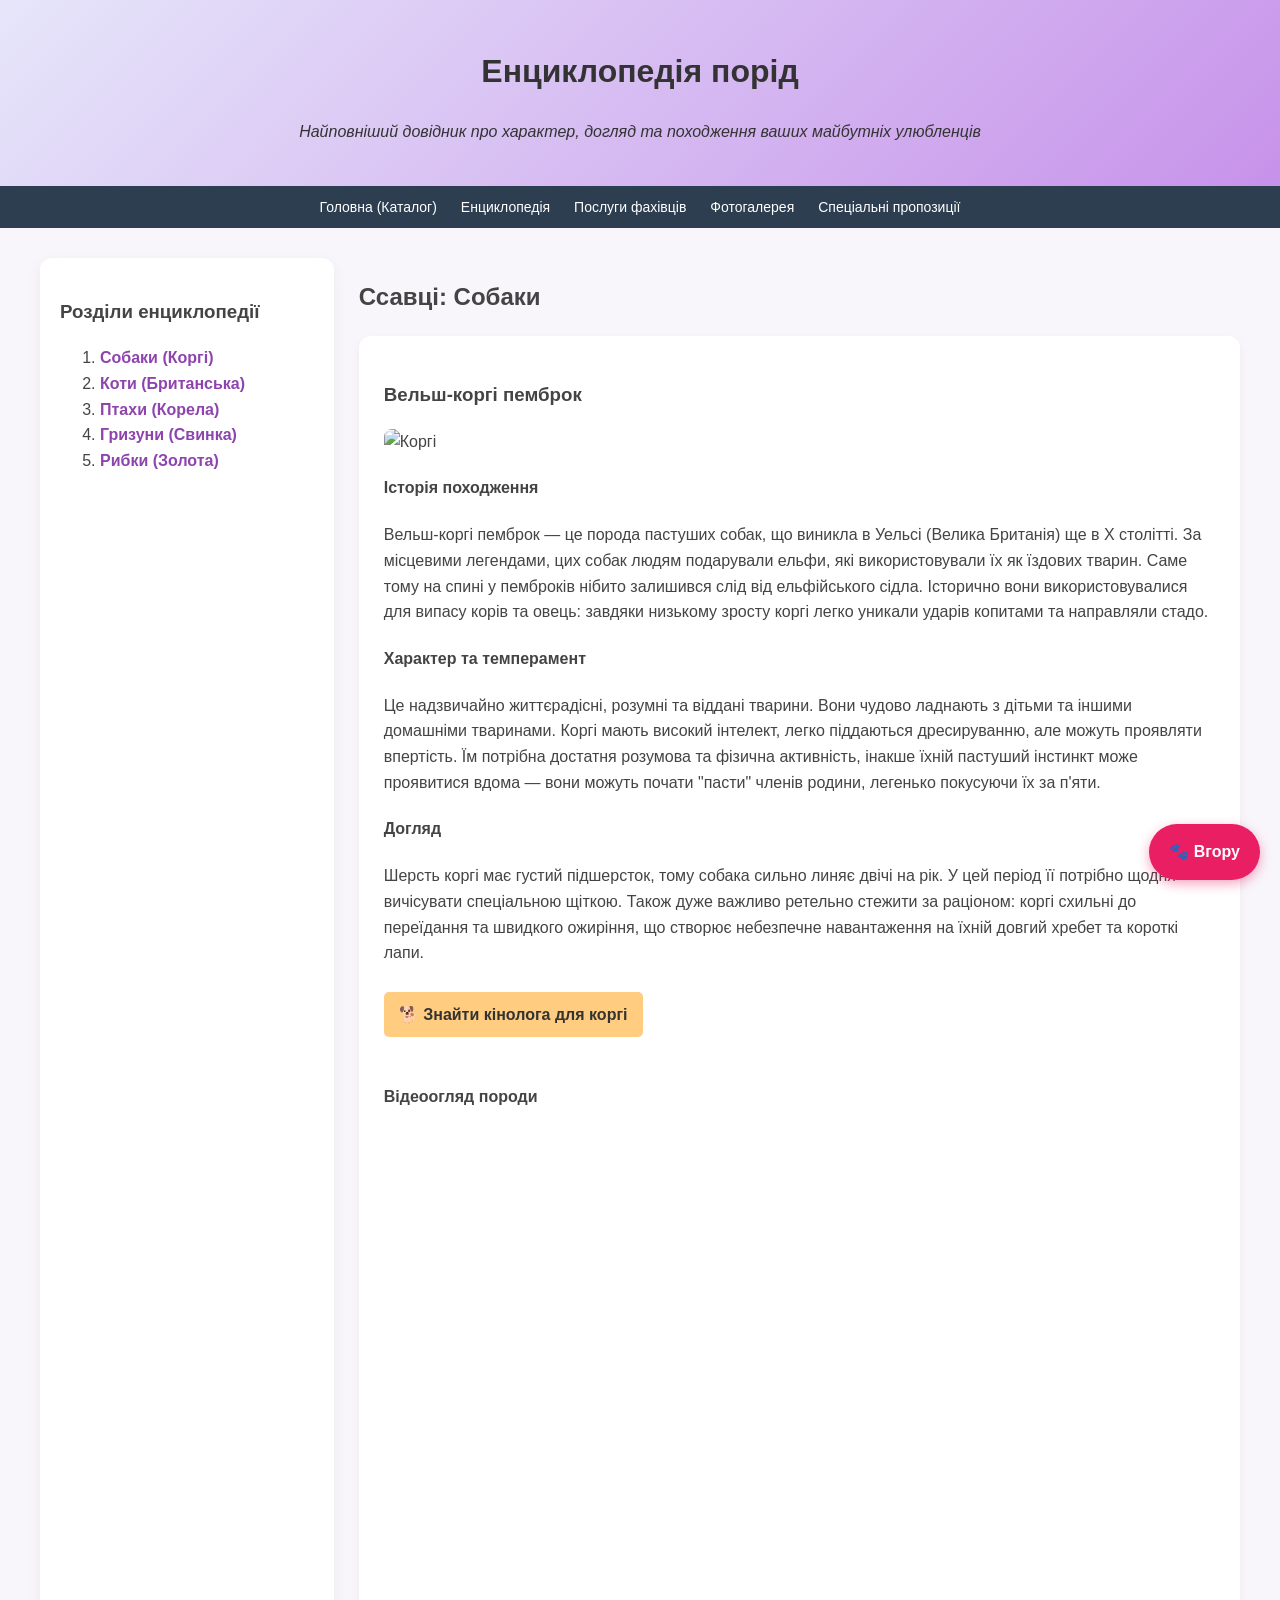
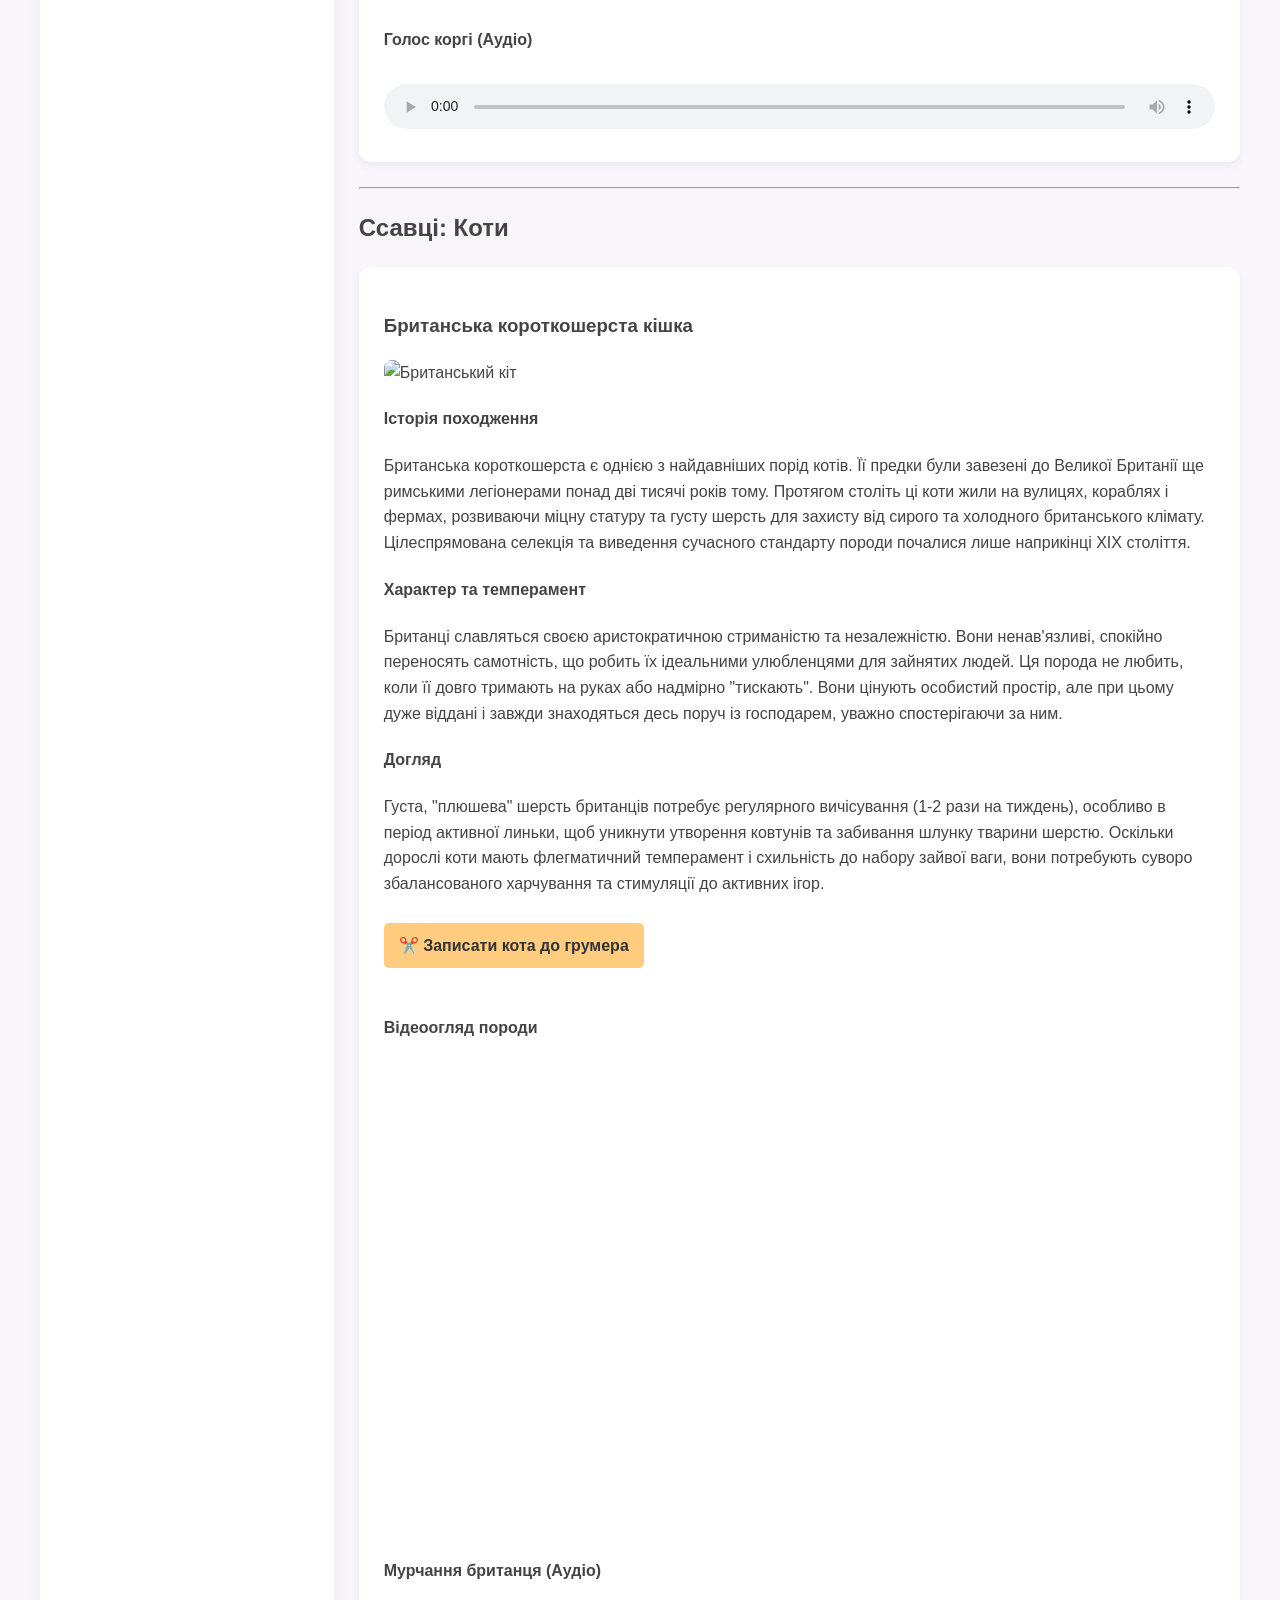
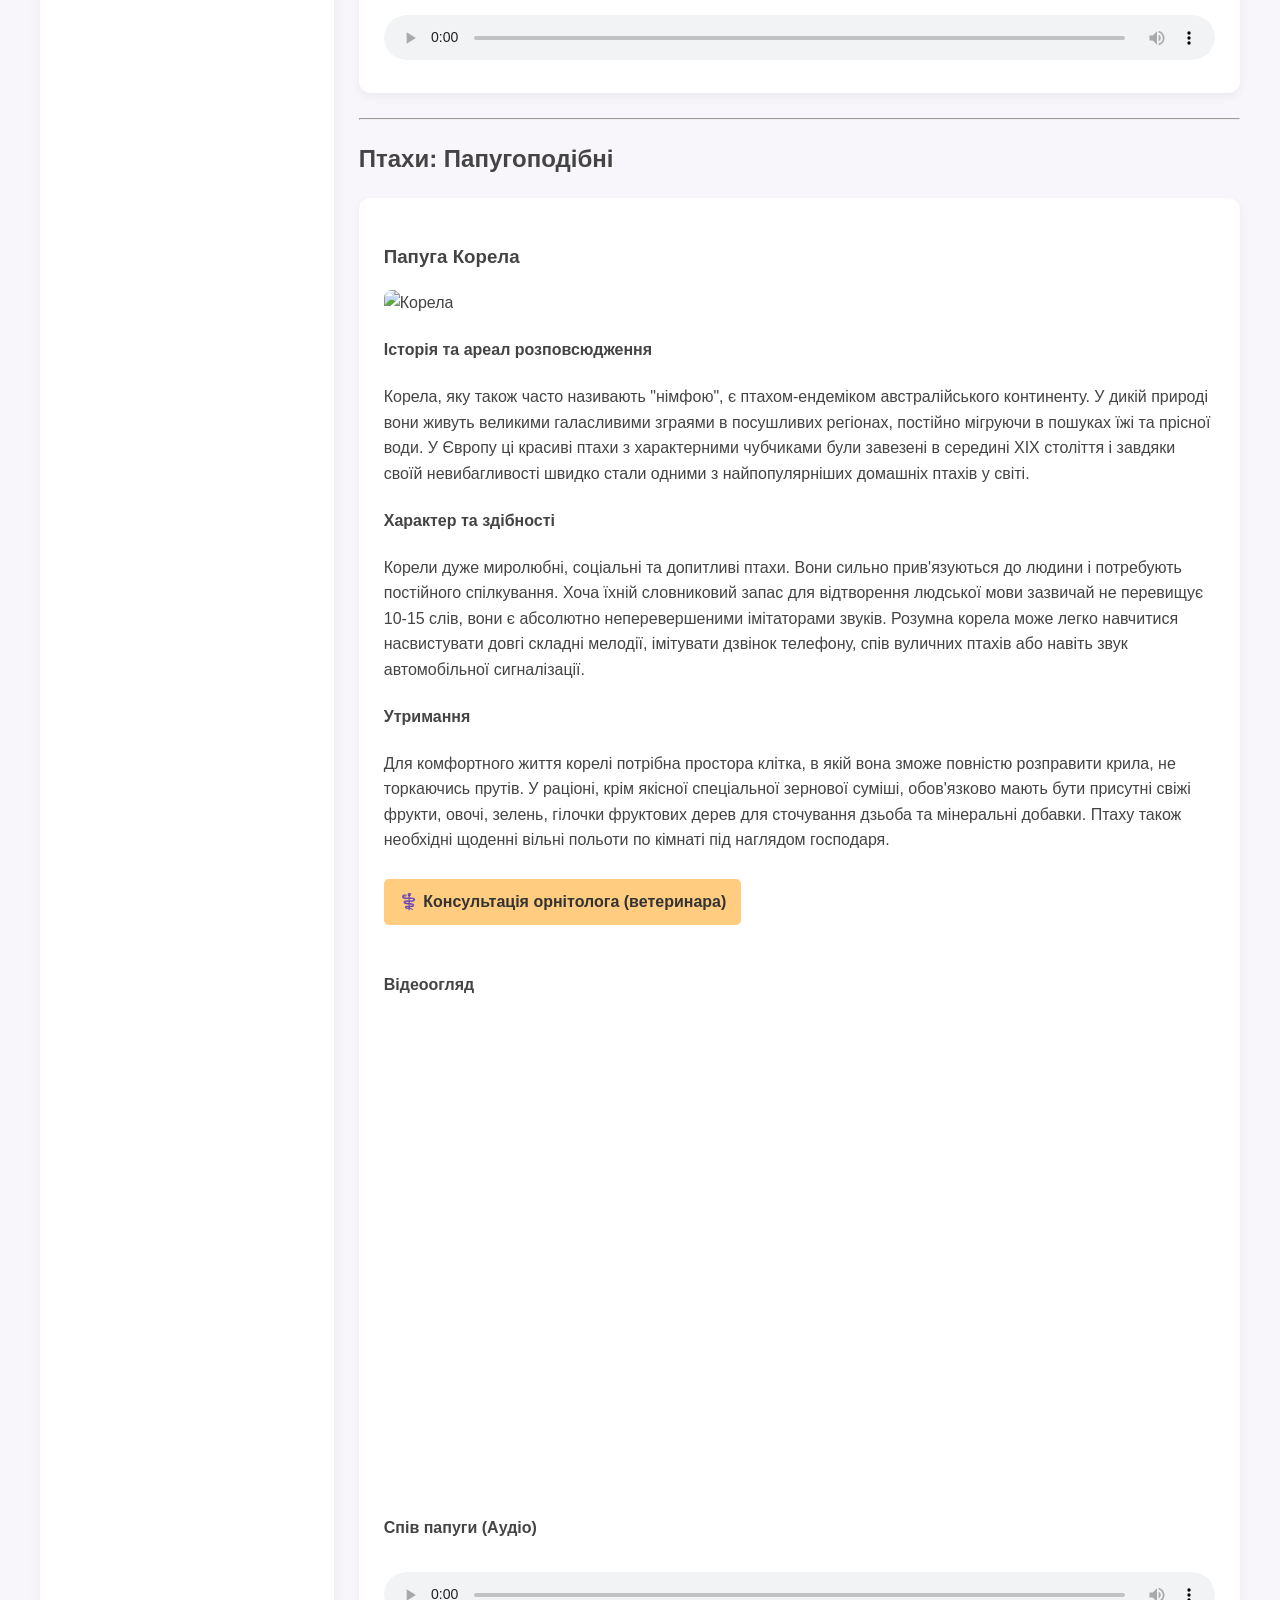
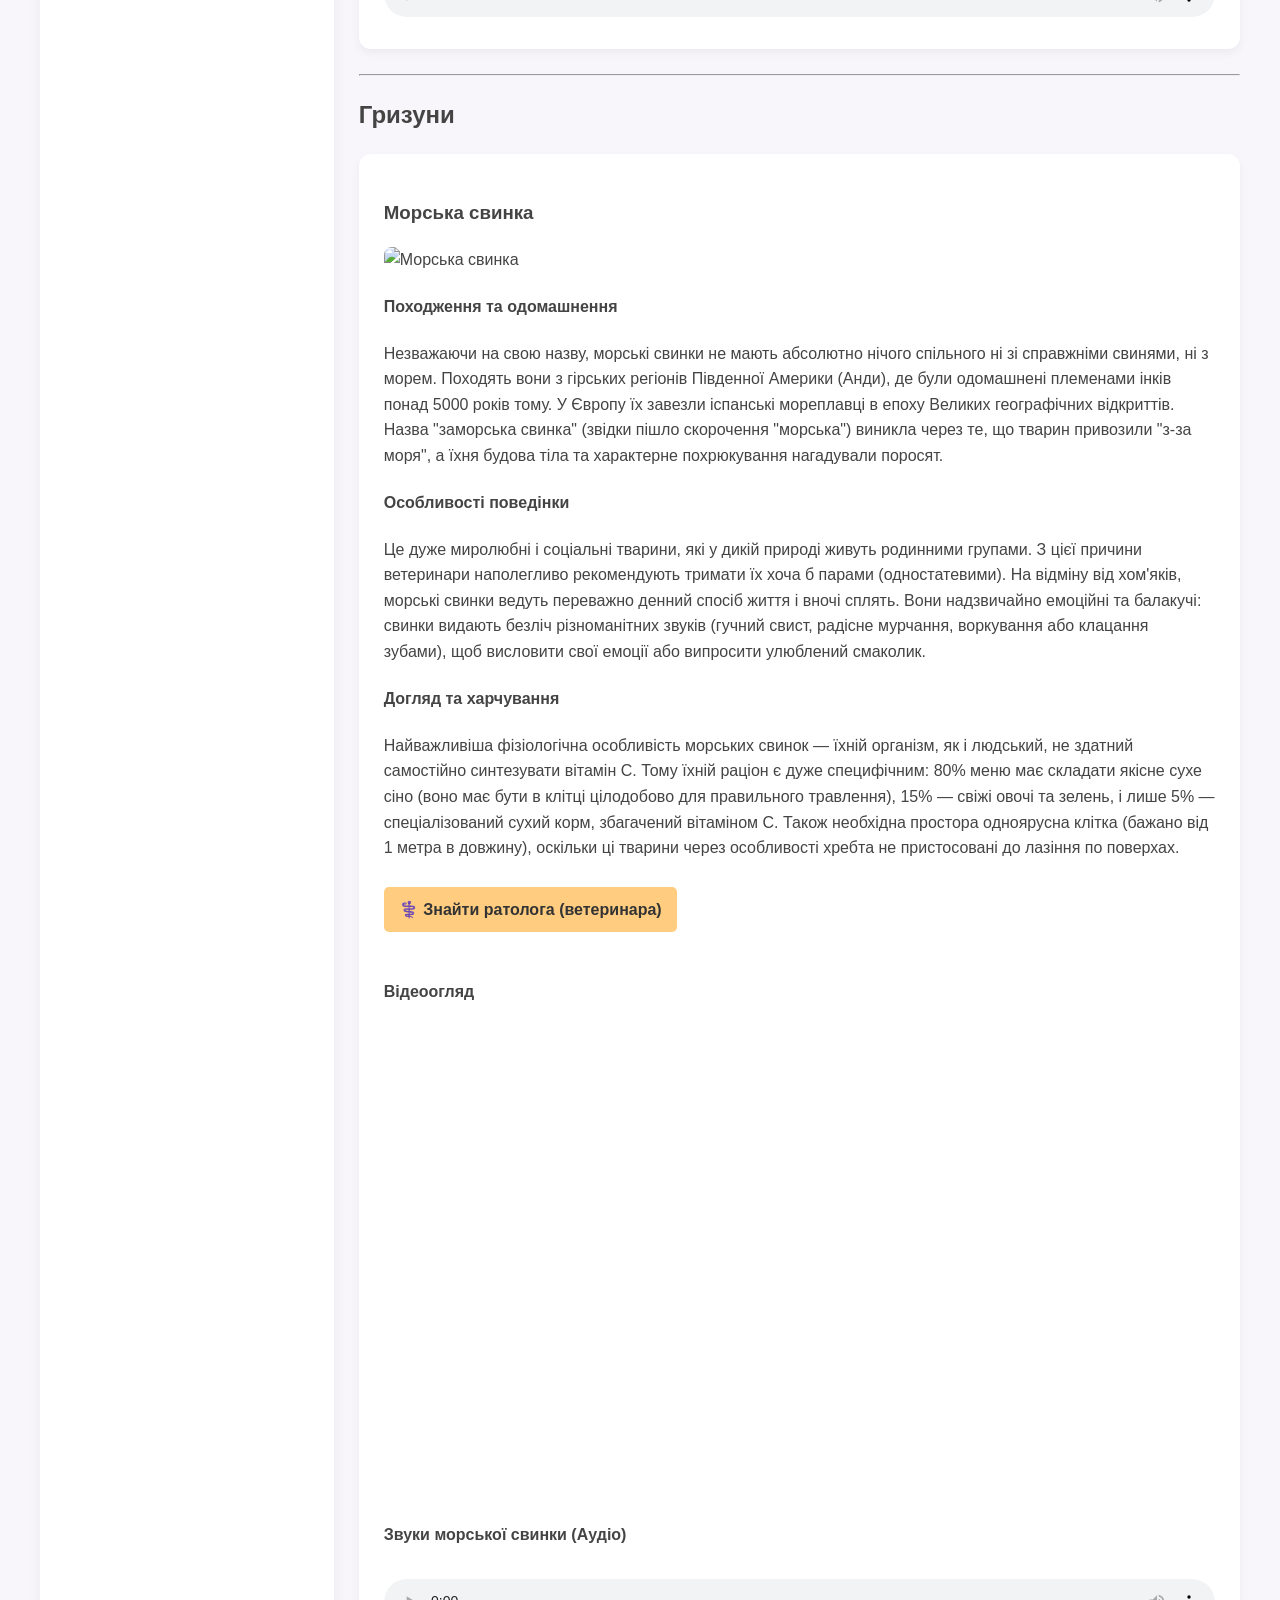
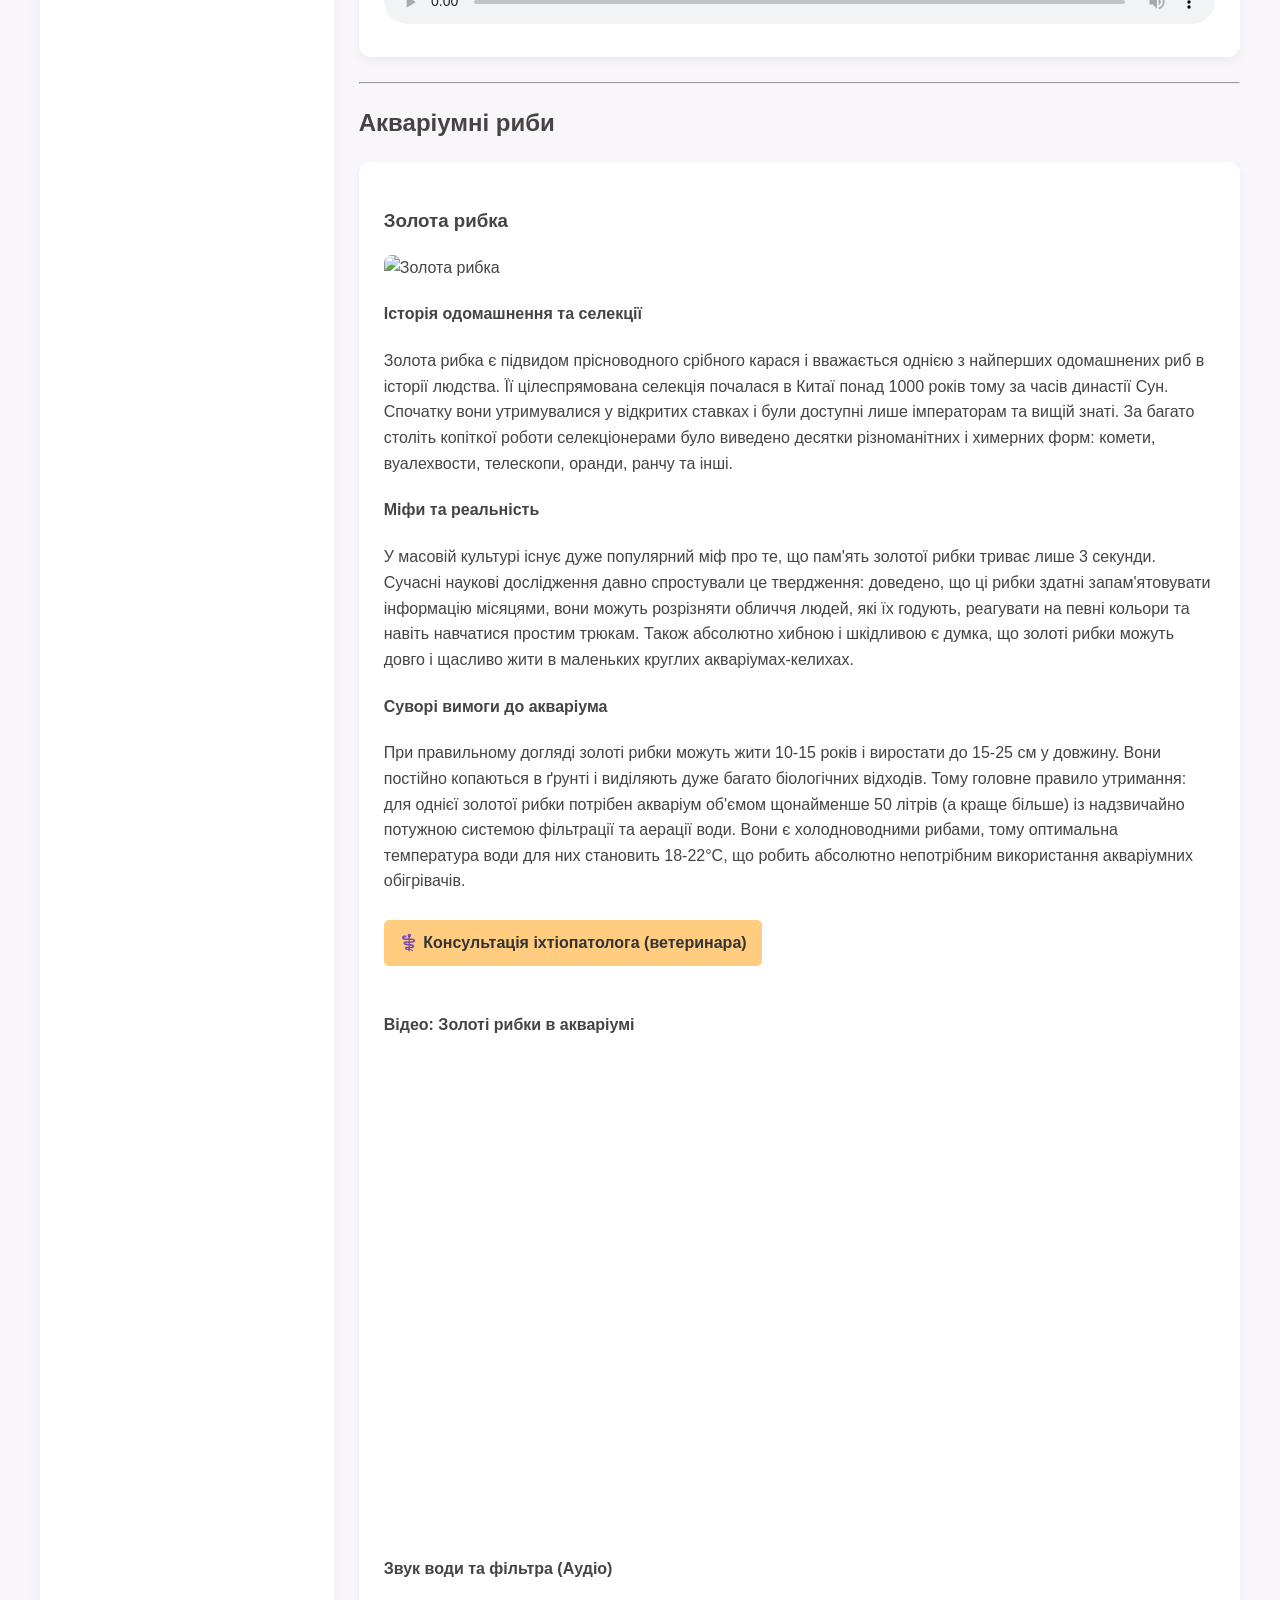
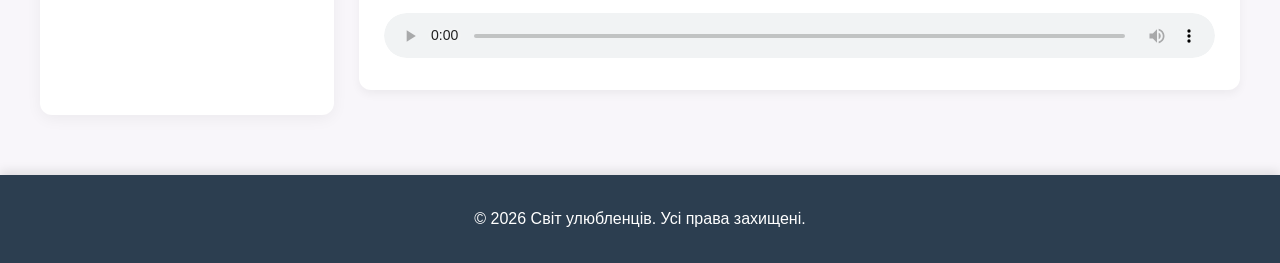
==== commit 50bc48c8: "lb 4" ====
--- a/encyclopedia.html
+++ b/encyclopedia.html
@@ -4,7 +4,6 @@
     <meta charset="utf-8">
     <meta name="description" content="Велика енциклопедія порід домашніх тварин: собаки, коти, птахи, гризуни та рибки">
     <meta name="author" content="Самбуріна Єва">
-    <!-- Саме цей рядок дозволяє медіа-запитам працювати на смартфонах -->
     <meta name="viewport" content="width=device-width, initial-scale=1.0">
     <title>Енциклопедія порід - Світ улюбленців</title>
     <link rel="stylesheet" href="style.css">
@@ -26,6 +25,7 @@
             <li><a href="encyclopedia.html">Енциклопедія</a></li>
             <li><a href="services.html">Послуги фахівців</a></li>
             <li><a href="gallery.html">Фотогалерея</a></li>
+            <li><a href="specials.html">Спеціальні пропозиції</a></li>
         </ul>
     </nav>
 
@@ -59,7 +59,7 @@
 
                 <a href="services.html#kino" class="btn-action">🐕 Знайти кінолога для коргі</a><br><br>
 
-                <h4 class="card__subtitle">Відеоогляд width="100%" height="315" породи</h4>
+                <h4 class="card__subtitle">Відеоогляд  породи</h4>
                 <iframe src="https://www.youtube.com/embed/c4occJwwpKQ" frameborder="0" allowfullscreen></iframe>
 
 
--- a/style.css
+++ b/style.css
@@ -47,12 +47,9 @@
 .sub-menu {
     display: none;
     position: absolute;
-    top: 100%;
-    left: 0;
     background-color: #34495e;
     min-width: 180px;
     box-shadow: 0px 8px 16px rgba(0, 0, 0, 0.2);
-    z-index: 10;
     border-radius: 0 0 8px 8px;
     overflow: hidden;
 }
@@ -91,7 +88,7 @@
 
 .card:hover {
     transform: translateY(-7px); 
-    box-shadow: 0 12px 20px rgba(0, 0, 0, 0.15); 
+    box-shadow: 0 12px 20px rgba(0, 0, 0, 0.15);
 }
 
 .card__image {
@@ -110,7 +107,7 @@
     box-shadow: 0 -4px 10px rgba(0,0,0,0.1);
 }
 
-/* Деформація при наведенні) */
+
 .btn-up {
     position: fixed;
     bottom: 20px;
@@ -126,7 +123,7 @@
     text-decoration: none;
 }
 
-/* Анімація при наведенні ТІЛЬКИ для пристроїв з мишкою (ПК) */
+
 @media (hover: hover) {
     .btn-up:hover {
         transform: scale(1.2) rotate(-10deg);
@@ -134,7 +131,7 @@
     }
 }
 
-/* Анімація для телефонів спрацьовує ТІЛЬКИ в момент торкання пальцем */
+
 .btn-up:active {
         transform: scale(1.2) rotate(-10deg);
         background-color: #C2185B;
@@ -168,9 +165,7 @@
     cursor: crosshair;
 }
 
-/* 
-   Адаптивні медіа-елементи (відео та аудіо)
-   */
+
 
 object, iframe, video {
     width: 100%;  
@@ -193,9 +188,7 @@
 }
 
 
-/* 
-   Медіа-запити (Адаптивність для смартфонів)
-    */
+
 @media (max-width: 768px) {
     .main-content { grid-template-columns: 1fr; }
 }
@@ -227,7 +220,6 @@
     padding: 8px 12px;
     background-color: #B39DDB;
     color: white;
-    text-decoration: none;
     border-radius: 4px;
     margin-right: 5px;
 }
@@ -240,9 +232,70 @@
     padding: 10px 15px;
     background-color: #FFCC80;
     color: #333; 
-    text-decoration: none;
     border-radius: 5px;
     margin-top: 10px;
     font-weight: bold;
 }
 
+.header__title {
+    font-weight: bold;
+}
+
+
+
+
+
+
+
+.page-title {
+    text-align: center;
+    margin-bottom: 40px;
+    font-weight: bold;
+    color: #5B2C6F;
+}
+
+.row {
+    margin-bottom: 25px;
+}
+
+
+
+
+.promo-box {
+    display: flex;
+    flex-direction: column;
+    justify-content: center; 
+    height: 100%; 
+    min-height: 110px;
+    padding: 15px 10px;
+    border-radius: 12px;
+    text-align: center;
+    color: #ffffff;
+    box-shadow: 0 4px 15px rgba(0, 0, 0, 0.06);
+    word-wrap: break-word; 
+}
+
+.promo-box h5 {
+    font-size: 1rem;
+    font-weight: bold;
+    color: #ffffff;
+    margin-bottom: 6px;
+}
+
+.promo-box p {
+    font-size: 0.85rem;
+    color: #ffffff;
+    margin: 0;
+}
+
+
+.box-green { background-color: #2ECC71; border-color: #27AE60; }
+.box-orange { background-color: #E67E22; border-color: #D35400; }
+.box-blue { background-color: #3498DB; border-color: #2980B9; }
+
+
+@media (max-width: 575.98px) {
+    .promo-box { padding: 12px 5px; }
+    .promo-box h5 { font-size: 0.85rem; }
+    .promo-box p { font-size: 0.75rem; }
+}
